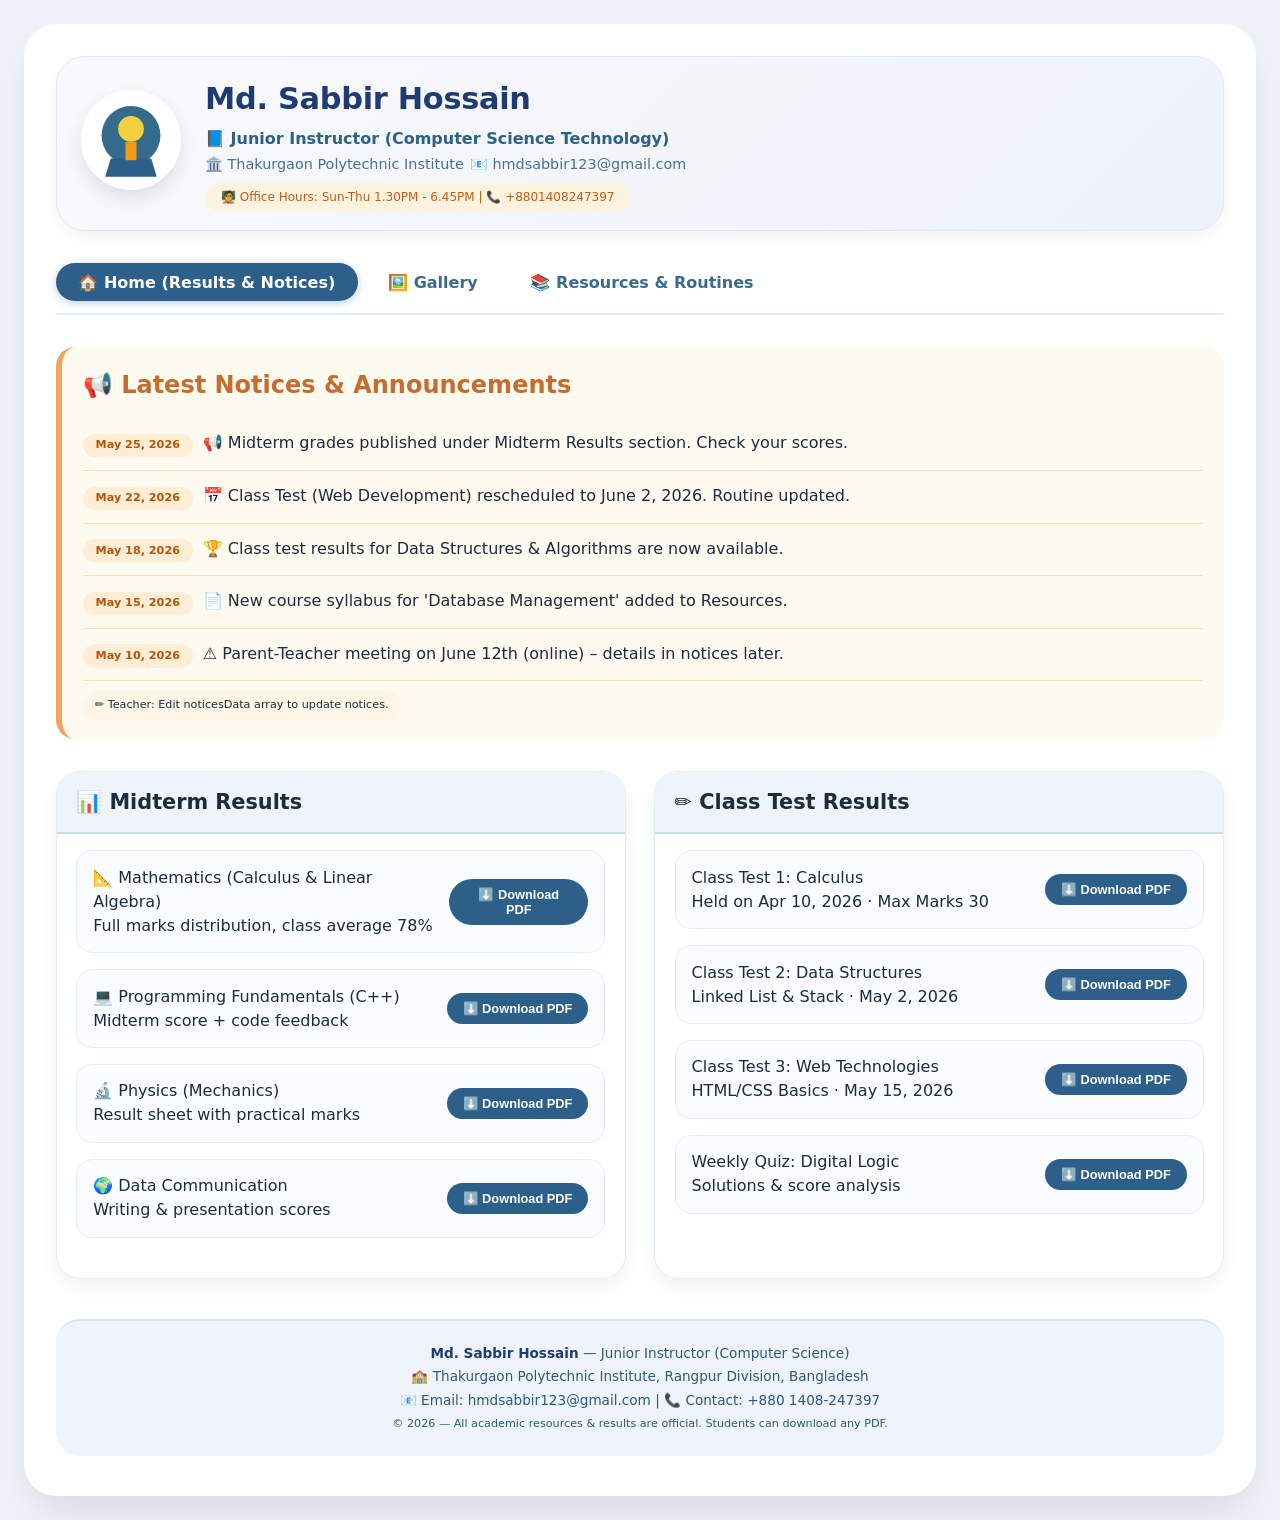
==== index.html @ 62031448 "Add files via upload" ====
<!DOCTYPE html>
<html lang="en">
<head>
  <link rel="stylesheet" href="style.css">
  <meta charset="UTF-8">
  <meta name="viewport" content="width=device-width, initial-scale=1.0, viewport-fit=cover">
  <title>Md. Sabbir Hossain | Teacher's Official Portal</title>

</head>
<body>

<div class="container">
  <!-- TEACHER PROFILE SECTION (Top) with image -->
  <div class="teacher-profile">
    <div class="teacher-avatar">
      <!-- Teacher picture: using a professional style placeholder but we embed a nice illustration avatar + teacher can replace later. 
           For demo we use a data:image SVG with teacher icon but also provide an actual nice placeholder. 
           You can replace src with real image path like "teacher.jpg" -->
      <img src="data:image/svg+xml,%3Csvg xmlns='http://www.w3.org/2000/svg' viewBox='0 0 100 100'%3E%3Ccircle cx='50' cy='45' r='32' fill='%23356b8a'/%3E%3Ccircle cx='50' cy='38' r='14' fill='%23f4d03f'/%3E%3Cpath d='M28 70 L72 70 L78 90 L22 90 Z' fill='%232c5f8a'/%3E%3Crect x='44' y='52' width='12' height='20' fill='%23f39c12'/%3E%3C/svg%3E"
           alt="Teacher Md. Sabbir Hossain">
    </div>
    <div class="teacher-details">
      <h2>Md. Sabbir Hossain</h2>
      <div class="teacher-title">📘 Junior Instructor (Computer Science Technology)</div>
      <div class="teacher-institute">
        <span>🏛️ Thakurgaon Polytechnic Institute</span> 
        <span>📧 hmdsabbir123@gmail.com</span>
      </div>
      <div class="badge-contact">
        🧑‍🏫 Office Hours: Sun-Thu 1.30PM - 6.45PM | 📞 +8801408247397
      </div>
    </div>
  </div>

  <!-- Navigation Tabs -->
  <div class="nav-menu">
    <button class="nav-btn active" data-section="home">🏠 Home (Results & Notices)</button>
    <button class="nav-btn" data-section="gallery">🖼️ Gallery</button>
    <button class="nav-btn" data-section="resources">📚 Resources & Routines</button>
  </div>

  <!-- ================= HOME SECTION ================= -->
  <div id="homeSection" class="section active-section">
    <!-- Notice Board -->
    <div class="notice-board">
      <h3>📢 Latest Notices & Announcements</h3>
      <ul id="noticeList"></ul>
      <div class="tip-message">✏️ Teacher: Edit noticesData array to update notices.</div>
    </div>

    <!-- Midterm + Class Test Grid -->
    <div class="results-grid">
      <div class="card">
        <div class="card-header">📊 Midterm Results</div>
        <div class="card-content" id="midtermContainer"></div>
      </div>
      <div class="card">
        <div class="card-header">✏️ Class Test Results</div>
        <div class="card-content" id="classTestContainer"></div>
      </div>
    </div>
  </div>

  <!-- ================= GALLERY SECTION ================= -->
  <div id="gallerySection" class="section">
    <h3 style="margin-bottom: 1rem; display: flex; gap: 8px;">📸 Campus & Classroom Moments</h3>
    <div class="gallery-grid" id="galleryGrid"></div>
    <div class="tip-message" style="margin-top: 1rem;">✨ Beautiful memories from Thakurgaon Polytechnic Institute — you can replace images with real URLs.</div>
  </div>

  <!-- ================= RESOURCES SECTION ================= -->
  <div id="resourcesSection" class="section">
    <div class="resources-section" style="background: #f5f9fe; border-radius: 1.5rem; padding: 1rem;">
      <h3 style="display: flex; align-items: center; gap: 10px;">📎 Courses, Routines & Study Materials (PDF)</h3>
      <div class="resources-flex" id="resourcesList"></div>
      <div class="tip-message" style="margin-top: 1rem;">📁 Replace dummy pdfFile paths with real files (e.g., "pdfs/routine.pdf").</div>
    </div>
  </div>

  <!-- FOOTER with teacher info again -->
  <div class="footer-info">
    <p><strong>Md. Sabbir Hossain</strong> — Junior Instructor (Computer Science)</p>
    <p>🏫 Thakurgaon Polytechnic Institute, Rangpur Division, Bangladesh</p>
    <p>📧 Email: hmdsabbir123@gmail.com | 📞 Contact: +880 1408-247397</p>
    <p style="font-size:0.7rem; margin-top: 6px;">© 2026 — All academic resources & results are official. Students can download any PDF.</p>
  </div>
</div>

<script>
  // ================================
  // TEACHER EDITABLE DATA SECTION
  // ================================
  // 1. NOTICES
  const noticesData = [
    { date: "May 25, 2026", text: "📢 Midterm grades published under Midterm Results section. Check your scores." },
    { date: "May 22, 2026", text: "📅 Class Test (Web Development) rescheduled to June 2, 2026. Routine updated." },
    { date: "May 18, 2026", text: "🏆 Class test results for Data Structures & Algorithms are now available." },
    { date: "May 15, 2026", text: "📄 New course syllabus for 'Database Management' added to Resources." },
    { date: "May 10, 2026", text: "⚠️ Parent-Teacher meeting on June 12th (online) – details in notices later." }
  ];

  // 2. MIDTERM RESULTS (PDFs)
  const midtermResults = [
    { title: "📐 Mathematics (Calculus & Linear Algebra)", details: "Full marks distribution, class average 78%", pdfFile: "data_communication.pdf" },
    { title: "💻 Programming Fundamentals (C++)", details: "Midterm score + code feedback", pdfFile: "sample_programming_midterm.pdf" },
    { title: "🔬 Physics (Mechanics)", details: "Result sheet with practical marks", pdfFile: "sample_physics_midterm.pdf" },
    { title: "🌍 Data Communication", details: "Writing & presentation scores", pdfFile: "pdfs/data_communication.pdf" }
  ];

  // 3. CLASS TEST RESULTS
  const classTestResults = [
    { title: "Class Test 1: Calculus", details: "Held on Apr 10, 2026 · Max Marks 30", pdfFile: "classtest_calculus.pdf" },
    { title: "Class Test 2: Data Structures", details: "Linked List & Stack · May 2, 2026", pdfFile: "classtest_ds.pdf" },
    { title: "Class Test 3: Web Technologies", details: "HTML/CSS Basics · May 15, 2026", pdfFile: "classtest_web.pdf" },
    { title: "Weekly Quiz: Digital Logic", details: "Solutions & score analysis", pdfFile: "classtest_digitallogic.pdf" }
  ];

  // 4. RESOURCES (routines, syllabus, etc)
  const resourcesData = [
    { title: "📅 Spring 2026 Class Routine", subtitle: "Weekly schedule (effective May 1)", pdfFile: "class_routine_spring2026.pdf" },
    { title: "📘 CS Syllabus (Full)", subtitle: "Computer Science curriculum & policies", pdfFile: "cs_syllabus.pdf" },
    { title: "📖 Mathematics Formula Sheet", subtitle: "Quick reference & problem set", pdfFile: "math_guide.pdf" },
    { title: "🗓️ Exam Schedule (Final)", subtitle: "Dates, rooms & guidelines", pdfFile: "exam_schedule.pdf" },
    { title: "💻 Programming Lab Manual", subtitle: "Exercises & project rubrics", pdfFile: "lab_manual.pdf" }
  ];

  // 5. GALLERY IMAGES (beautiful cards). For demo, we use high-quality placeholder images via unsplash or nice educational SVG?
  // Using free elegant educational / campus related images URLs that are reliable and beautiful (Embedded as SVG/data fallback + nice demo).
  // To be fully self-contained, I'll use data:image placeholders with attractive academic theme, plus teacher can replace with actual images.
  const galleryImages = [
    { src: "data:image/svg+xml,%3Csvg xmlns='http://www.w3.org/2000/svg' viewBox='0 0 400 220'%3E%3Crect width='400' height='220' fill='%23356b8a'/%3E%3Ctext x='30' y='120' fill='white' font-size='20' font-family='Arial'%3E🏫 Campus View%3C/text%3E%3C/svg%3E", caption: "Thakurgaon Polytechnic Main Building" },
    { src: "data:image/svg+xml,%3Csvg xmlns='http://www.w3.org/2000/svg' viewBox='0 0 400 220'%3E%3Crect width='400' height='220' fill='%232c5f8a'/%3E%3Ctext x='30' y='120' fill='white' font-size='20'%3E💻 Computer Lab Session%3C/text%3E%3C/svg%3E", caption: "Computer Science Lab — Practical Class" },
    { src: "data:image/svg+xml,%3Csvg xmlns='http://www.w3.org/2000/svg' viewBox='0 0 400 220'%3E%3Crect width='400' height='220' fill='%23e67e22'/%3E%3Ctext x='30' y='120' fill='white' font-size='20'%3E📖 Library & Study Zone%3C/text%3E%3C/svg%3E", caption: "Central Library, TPI" },
    { src: "data:image/svg+xml,%3Csvg xmlns='http://www.w3.org/2000/svg' viewBox='0 0 400 220'%3E%3Crect width='400' height='220' fill='%231e8440'/%3E%3Ctext x='30' y='120' fill='white' font-size='20'%3E🏆 Programming Contest 2025%3C/text%3E%3C/svg%3E", caption: "Annual Programming Contest" },
    { src: "data:image/svg+xml,%3Csvg xmlns='http://www.w3.org/2000/svg' viewBox='0 0 400 220'%3E%3Crect width='400' height='220' fill='%238e44ad'/%3E%3Ctext x='30' y='120' fill='white' font-size='20'%3E🧑‍🏫 Teacher's Seminar%3C/text%3E%3C/svg%3E", caption: "Staff Training & Workshop" },
    { src: "data:image/svg+xml,%3Csvg xmlns='http://www.w3.org/2000/svg' viewBox='0 0 400 220'%3E%3Crect width='400' height='220' fill='%23d35400'/%3E%3Ctext x='30' y='120' fill='white' font-size='20'%3E🤝 Freshers' Orientation%3C/text%3E%3C/svg%3E", caption: "New Students Induction 2026" }
  ];

  // Helper: download handler
  function attachDownload(button, filePath, itemName) {
    button.addEventListener('click', (e) => {
      e.preventDefault();
      if (!filePath || filePath === "#" || filePath === "") {
        alert(`📘 Demo: "${itemName}" PDF would be downloaded. Replace 'pdfFile' with actual path like "pdfs/${filePath}" to enable real download.`);
        return;
      }
      const link = document.createElement('a');
      link.href = filePath;
      link.download = filePath.split('/').pop();
      document.body.appendChild(link);
      link.click();
      document.body.removeChild(link);
    });
  }

  // Render notices
  function renderNotices() {
    const container = document.getElementById('noticeList');
    if (!container) return;
    container.innerHTML = '';
    noticesData.forEach(n => {
      const li = document.createElement('li');
      li.innerHTML = `<span class="notice-date">${n.date}</span><span class="notice-text">${n.text}</span>`;
      container.appendChild(li);
    });
  }

  function renderResultSection(containerId, items, type) {
    const container = document.getElementById(containerId);
    if (!container) return;
    container.innerHTML = '';
    items.forEach(item => {
      const div = document.createElement('div');
      div.className = 'result-item';
      const filePath = item.pdfFile && item.pdfFile !== "#" ? item.pdfFile : "#";
      div.innerHTML = `
        <div><div class="result-title">${item.title}</div><div class="result-meta">${item.details}</div></div>
        <button class="download-btn">⬇️ Download PDF</button>
      `;
      container.appendChild(div);
      const btn = div.querySelector('.download-btn');
      attachDownload(btn, filePath, item.title);
    });
  }

  function renderResources() {
    const container = document.getElementById('resourcesList');
    if (!container) return;
    container.innerHTML = '';
    resourcesData.forEach(res => {
      const card = document.createElement('div');
      card.className = 'resource-card';
      const filePath = res.pdfFile && res.pdfFile !== "#" ? res.pdfFile : "#";
      card.innerHTML = `
        <div class="resource-icon" style="font-size:1.8rem;">📄</div>
        <div class="resource-info"><p>${res.title}</p><small>${res.subtitle}</small></div>
        <button class="download-btn" style="background:#4a6f8a;">⬇️ PDF</button>
      `;
      container.appendChild(card);
      const btn = card.querySelector('.download-btn');
      attachDownload(btn, filePath, res.title);
    });
  }

  function renderGallery() {
    const galleryGrid = document.getElementById('galleryGrid');
    if (!galleryGrid) return;
    galleryGrid.innerHTML = '';
    galleryImages.forEach(img => {
      const card = document.createElement('div');
      card.className = 'gallery-card';
      card.innerHTML = `
        <img src="${img.src}" alt="${img.caption}" loading="lazy">
        <div class="gallery-caption">${img.caption}</div>
      `;
      galleryGrid.appendChild(card);
    });
  }

  // Navigation logic
  function setupNavigation() {
    const btns = document.querySelectorAll('.nav-btn');
    const sections = {
      home: document.getElementById('homeSection'),
      gallery: document.getElementById('gallerySection'),
      resources: document.getElementById('resourcesSection')
    };
    btns.forEach(btn => {
      btn.addEventListener('click', () => {
        const sectionId = btn.getAttribute('data-section');
        Object.keys(sections).forEach(sec => {
          sections[sec].classList.remove('active-section');
        });
        if (sectionId === 'home') sections.home.classList.add('active-section');
        if (sectionId === 'gallery') sections.gallery.classList.add('active-section');
        if (sectionId === 'resources') sections.resources.classList.add('active-section');
        btns.forEach(b => b.classList.remove('active'));
        btn.classList.add('active');
      });
    });
  }

  // initial render
  renderNotices();
  renderResultSection('midtermContainer', midtermResults, 'midterm');
  renderResultSection('classTestContainer', classTestResults, 'classtest');
  renderResources();
  renderGallery();
  setupNavigation();
</script>

</body>
</html>
---- style.css ----
* {
      margin: 0;
      padding: 0;
      box-sizing: border-box;
    }

    body {
      font-family: system-ui, 'Segoe UI', 'Roboto', 'Helvetica Neue', sans-serif;
      background: #eef2f8;
      color: #1a2c3e;
      line-height: 1.5;
      padding: 1rem;
    }

    .container {
      max-width: 1400px;
      margin: 0 auto;
      background: #ffffff;
      border-radius: 2rem;
      box-shadow: 0 20px 40px -12px rgba(0, 0, 0, 0.12);
      overflow: hidden;
      padding: 1.5rem;
      transition: all 0.2s ease;
    }

    @media (min-width: 768px) {
      body {
        padding: 1.5rem;
      }
      .container {
        padding: 2rem 2rem 2.5rem;
      }
    }

    @media (max-width: 480px) {
      .container {
        padding: 1rem;
        border-radius: 1.5rem;
      }
    }

    /* ========= TEACHER PROFILE CARD (TOP) ========= */
    .teacher-profile {
      background: linear-gradient(135deg, #f8f9fc 0%, #eef2fa 100%);
      border-radius: 1.8rem;
      padding: 1.2rem 1.5rem;
      margin-bottom: 2rem;
      display: flex;
      flex-wrap: wrap;
      align-items: center;
      gap: 1.5rem;
      box-shadow: 0 6px 14px rgba(0, 0, 0, 0.05);
      border: 1px solid #e0e9f2;
    }

    .teacher-avatar {
      flex-shrink: 0;
    }

    .teacher-avatar img {
      width: 100px;
      height: 100px;
      border-radius: 50%;
      object-fit: cover;
      border: 4px solid white;
      box-shadow: 0 8px 18px rgba(0, 0, 0, 0.1);
      background: #fff;
    }

    .teacher-details {
      flex: 1;
    }

    .teacher-details h2 {
      font-size: clamp(1.3rem, 5vw, 1.9rem);
      font-weight: 800;
      color: #1e3c72;
      letter-spacing: -0.3px;
    }

    .teacher-title {
      font-size: 1rem;
      font-weight: 600;
      color: #2c6285;
      margin: 0.3rem 0 0.2rem;
    }

    .teacher-institute {
      color: #4a6f8f;
      font-size: 0.9rem;
      display: flex;
      align-items: center;
      gap: 6px;
      flex-wrap: wrap;
    }

    .badge-contact {
      background: #fff3e0;
      padding: 0.3rem 1rem;
      border-radius: 60px;
      font-size: 0.75rem;
      font-weight: 500;
      color: #b95f1a;
      display: inline-flex;
      align-items: center;
      gap: 6px;
      margin-top: 8px;
    }

    /* navigation menu */
    .nav-menu {
      display: flex;
      flex-wrap: wrap;
      gap: 0.5rem;
      margin-bottom: 2rem;
      border-bottom: 2px solid #e2edf7;
      padding-bottom: 0.75rem;
    }

    .nav-btn {
      background: transparent;
      border: none;
      padding: 0.6rem 1.4rem;
      font-weight: 600;
      font-size: 1rem;
      border-radius: 40px;
      cursor: pointer;
      transition: 0.2s;
      color: #3a6b8f;
      font-family: inherit;
    }

    .nav-btn.active {
      background: #2c5f8a;
      color: white;
      box-shadow: 0 2px 8px rgba(44, 95, 138, 0.3);
    }

    .nav-btn:hover:not(.active) {
      background: #e9f0f5;
    }

    /* sections container */
    .section {
      display: none;
      animation: fade 0.25s ease;
    }

    .section.active-section {
      display: block;
    }

    @keyframes fade {
      from { opacity: 0; transform: translateY(5px);}
      to { opacity: 1; transform: translateY(0);}
    }

    /* notice board styling */
    .notice-board {
      background: #fffaf0;
      border-left: 6px solid #f4a261;
      border-radius: 1.2rem;
      padding: 1.2rem 1.3rem;
      margin-bottom: 2rem;
    }

    .notice-board h3 {
      display: flex;
      align-items: center;
      gap: 8px;
      font-size: clamp(1.2rem, 5vw, 1.5rem);
      color: #c46d2e;
      margin-bottom: 1rem;
    }

    .notice-board ul {
      list-style: none;
    }

    .notice-board li {
      padding: 0.8rem 0;
      border-bottom: 1px solid #ffe0b5;
      display: flex;
      flex-wrap: wrap;
      gap: 10px;
      align-items: baseline;
    }

    .notice-date {
      font-weight: 700;
      background: #ffedd5;
      padding: 0.2rem 0.8rem;
      border-radius: 40px;
      font-size: 0.7rem;
      color: #b45309;
      white-space: nowrap;
    }

    /* results grid */
    .results-grid {
      display: grid;
      grid-template-columns: 1fr;
      gap: 1.8rem;
      margin-bottom: 1.5rem;
    }

    @media (min-width: 780px) {
      .results-grid {
        grid-template-columns: 1fr 1fr;
      }
    }

    .card {
      background: #ffffff;
      border-radius: 1.5rem;
      box-shadow: 0 8px 20px rgba(0, 0, 0, 0.05);
      border: 1px solid #e2edf7;
      overflow: hidden;
    }

    .card-header {
      background: #eef3fc;
      padding: 0.9rem 1.2rem;
      font-weight: 700;
      font-size: clamp(1rem, 4vw, 1.3rem);
      display: flex;
      align-items: center;
      gap: 0.6rem;
      border-bottom: 2px solid #cbdde9;
    }

    .card-content {
      padding: 1rem 1.2rem 1.5rem;
    }

    .result-item {
      background: #fafcff;
      border-radius: 1rem;
      padding: 0.9rem 1rem;
      margin-bottom: 1rem;
      display: flex;
      flex-direction: column;
      gap: 12px;
      border: 1px solid #e2edf7;
    }

    @media (min-width: 540px) {
      .result-item {
        flex-direction: row;
        justify-content: space-between;
        align-items: center;
      }
    }

    .download-btn {
      background: #2c5f8a;
      border: none;
      padding: 0.5rem 1rem;
      border-radius: 50px;
      color: white;
      font-weight: 600;
      font-size: 0.8rem;
      cursor: pointer;
      transition: 0.2s;
      width: fit-content;
      min-width: 130px;
      text-align: center;
    }

    .download-btn:hover {
      background: #1d4768;
      transform: scale(0.97);
    }

    /* gallery grid (cards) */
    .gallery-grid {
      display: grid;
      grid-template-columns: repeat(auto-fill, minmax(260px, 1fr));
      gap: 1.5rem;
      margin-top: 1rem;
    }

    .gallery-card {
      background: white;
      border-radius: 1.2rem;
      overflow: hidden;
      box-shadow: 0 6px 14px rgba(0, 0, 0, 0.08);
      transition: 0.2s;
      border: 1px solid #e9f0f5;
    }

    .gallery-card:hover {
      transform: translateY(-5px);
      box-shadow: 0 16px 28px rgba(0, 0, 0, 0.12);
    }

    .gallery-card img {
      width: 100%;
      height: 180px;
      object-fit: cover;
      display: block;
      background: #d9e3ec;
    }

    .gallery-caption {
      padding: 0.8rem 1rem;
      font-weight: 600;
      color: #2c5f7a;
      text-align: center;
      background: #fefefe;
    }

    /* resources section */
    .resources-flex {
      display: grid;
      grid-template-columns: repeat(auto-fill, minmax(250px, 1fr));
      gap: 1rem;
      margin-top: 0.6rem;
    }

    .resource-card {
      background: #f9fdfe;
      border-radius: 1.2rem;
      padding: 0.8rem 1rem;
      display: flex;
      align-items: center;
      gap: 14px;
      flex-wrap: wrap;
      border: 1px solid #dce6f0;
    }

    .resource-info {
      flex: 2;
    }

    /* footer */
    .footer-info {
      margin-top: 2.5rem;
      background: #eef3fc;
      border-radius: 1.5rem;
      padding: 1.2rem 1.5rem;
      text-align: center;
      border-top: 2px solid #d6e3f0;
    }

    .footer-info p {
      margin: 0.2rem 0;
      font-size: 0.85rem;
      color: #2c5a7a;
    }

    .footer-info strong {
      color: #1e3c72;
    }

    .tip-message {
      background: #fef5e7;
      padding: 6px 12px;
      border-radius: 40px;
      font-size: 0.7rem;
      display: inline-block;
      margin-top: 10px;
    }

    @media (max-width: 480px) {
      .download-btn {
        width: 100%;
        justify-content: center;
      }
      .teacher-avatar img {
        width: 75px;
        height: 75px;
      }
    }
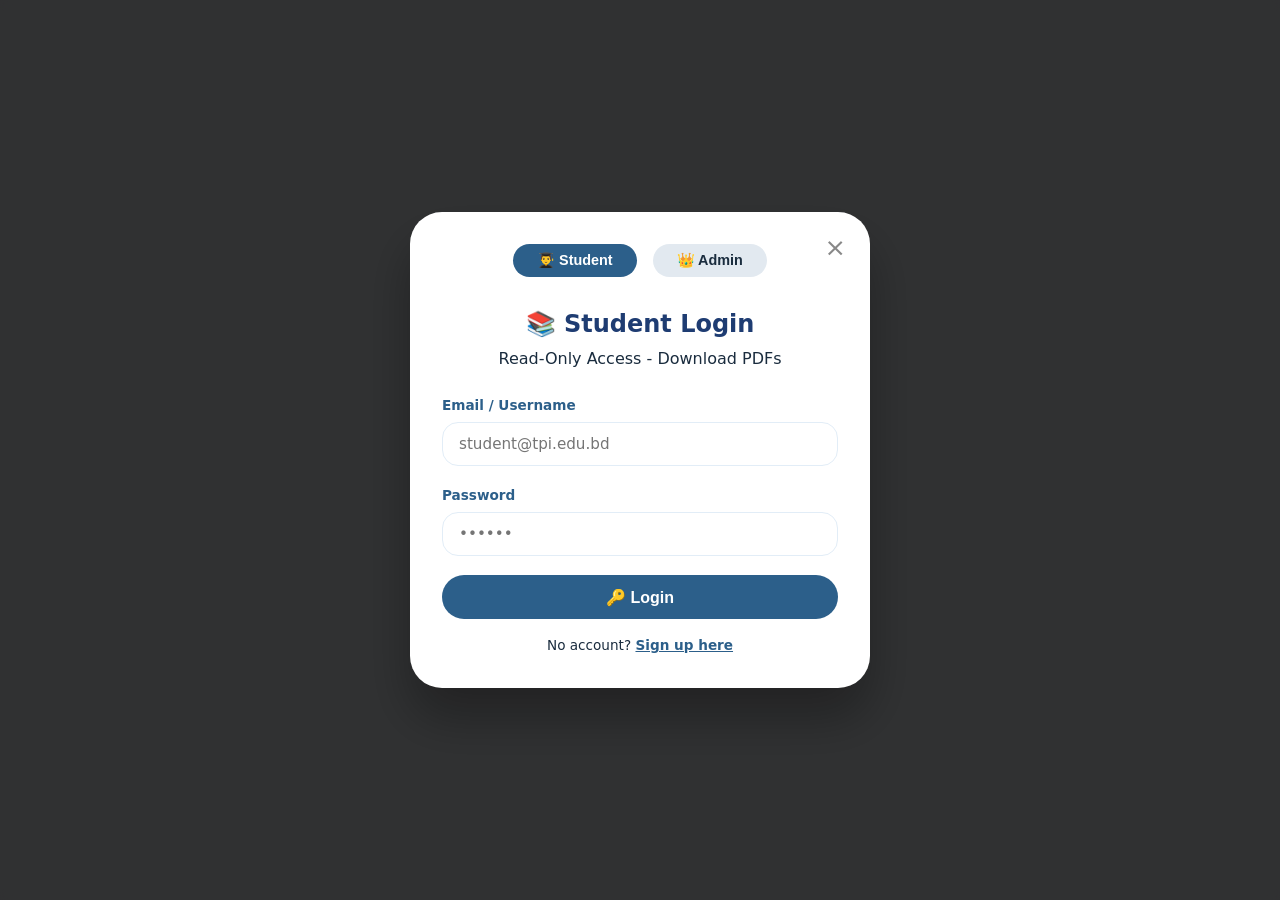
==== commit e2e3d25f: "Add files via upload" ====
--- a/index.html
+++ b/index.html
@@ -1,253 +1,1010 @@
 <!DOCTYPE html>
 <html lang="en">
 <head>
-  <link rel="stylesheet" href="style.css">
   <meta charset="UTF-8">
   <meta name="viewport" content="width=device-width, initial-scale=1.0, viewport-fit=cover">
-  <title>Md. Sabbir Hossain | Teacher's Official Portal</title>
-
+  <title>Teacher Portal | Admin Upload PDF - Student Download</title>
+  <style>
+    * {
+      margin: 0;
+      padding: 0;
+      box-sizing: border-box;
+    }
+
+    body {
+      font-family: system-ui, 'Segoe UI', 'Roboto', 'Helvetica Neue', sans-serif;
+      background: #eef2f8;
+      color: #1a2c3e;
+      line-height: 1.5;
+      padding: 1rem;
+      min-height: 100vh;
+    }
+
+    /* Modal / Overlay Styles */
+    .auth-overlay {
+      position: fixed;
+      top: 0;
+      left: 0;
+      width: 100%;
+      height: 100%;
+      background: rgba(0, 0, 0, 0.8);
+      backdrop-filter: blur(6px);
+      display: flex;
+      align-items: center;
+      justify-content: center;
+      z-index: 1000;
+    }
+
+    .auth-modal {
+      background: white;
+      border-radius: 2rem;
+      max-width: 460px;
+      width: 90%;
+      padding: 2rem;
+      box-shadow: 0 30px 50px rgba(0, 0, 0, 0.3);
+      animation: modalSlide 0.3s ease;
+      position: relative;
+    }
+
+    @keyframes modalSlide {
+      from { opacity: 0; transform: translateY(-30px);}
+      to { opacity: 1; transform: translateY(0);}
+    }
+
+    .auth-header { text-align: center; margin-bottom: 1.5rem; }
+    .auth-header h2 { color: #1e3c72; margin-bottom: 0.3rem; }
+    .input-group { margin-bottom: 1.2rem; }
+    .input-group label { font-weight: 600; font-size: 0.85rem; color: #2c5f8a; display: block; margin-bottom: 0.4rem; }
+    .input-group input, .input-group textarea, .input-group select {
+      width: 100%;
+      padding: 0.75rem 1rem;
+      border: 1.5px solid #e2edf7;
+      border-radius: 1rem;
+      font-family: inherit;
+      font-size: 0.95rem;
+    }
+    .input-group input:focus {
+      outline: none;
+      border-color: #2c5f8a;
+      box-shadow: 0 0 0 3px rgba(44, 95, 138, 0.1);
+    }
+    .auth-btn {
+      width: 100%;
+      background: #2c5f8a;
+      color: white;
+      border: none;
+      padding: 0.8rem;
+      border-radius: 2rem;
+      font-weight: 700;
+      cursor: pointer;
+      transition: 0.2s;
+      font-size: 1rem;
+    }
+    .auth-btn:hover { background: #1d4768; transform: scale(0.98); }
+    .switch-auth { text-align: center; margin-top: 1rem; font-size: 0.85rem; }
+    .switch-auth span { color: #2c5f8a; font-weight: 600; cursor: pointer; text-decoration: underline; }
+    .error-msg { background: #ffe6e5; color: #c0392b; padding: 0.5rem; border-radius: 1rem; font-size: 0.75rem; margin-top: 0.8rem; text-align: center; }
+    .success-msg { background: #e0f2e9; color: #1e6f3f; padding: 0.5rem; border-radius: 1rem; font-size: 0.75rem; margin-top: 0.8rem; text-align: center; }
+    .mask-message {
+      background: #f0f0f0;
+      color: #555;
+      padding: 0.5rem;
+      border-radius: 1rem;
+      font-size: 0.8rem;
+      margin-top: 0.8rem;
+      text-align: center;
+      font-family: monospace;
+      letter-spacing: 2px;
+    }
+    .close-modal { position: absolute; top: 1rem; right: 1.5rem; font-size: 1.6rem; cursor: pointer; color: #888; transition: 0.2s; }
+    .close-modal:hover { color: #c0392b; }
+
+    /* Auth Tabs */
+    .auth-tabs {
+      display: flex;
+      gap: 1rem;
+      justify-content: center;
+      margin-bottom: 1.8rem;
+    }
+    .auth-tab {
+      padding: 0.5rem 1.5rem;
+      border-radius: 40px;
+      border: none;
+      font-weight: 600;
+      cursor: pointer;
+      transition: 0.2s;
+      font-size: 0.9rem;
+    }
+    .auth-tab.student-active { background: #2c5f8a; color: white; }
+    .auth-tab.admin-active { background: #2c5f8a; color: white; }
+    .auth-tab.student-inactive { background: #e2e9f0; color: #1a2c3e; }
+    .auth-tab.admin-inactive { background: #e2e9f0; color: #1a2c3e; }
+
+    /* User bar */
+    .user-bar {
+      background: white;
+      border-radius: 60px;
+      padding: 0.5rem 1.2rem;
+      display: flex;
+      align-items: center;
+      justify-content: space-between;
+      flex-wrap: wrap;
+      gap: 1rem;
+      margin-bottom: 1rem;
+      box-shadow: 0 2px 10px rgba(0,0,0,0.05);
+      max-width: 1400px;
+      margin-left: auto;
+      margin-right: auto;
+    }
+    .user-greeting { font-weight: 600; color: #1e3c72; background: #eef3fc; padding: 0.3rem 1rem; border-radius: 40px; font-size: 0.9rem; }
+    .logout-btn { background: #f0e2ce; border: none; padding: 0.4rem 1rem; border-radius: 40px; cursor: pointer; font-weight: 600; color: #b95f1a; transition: 0.2s; }
+    .logout-btn:hover { background: #e2cfb3; }
+
+    /* Main Content */
+    .main-content { display: none; }
+    .main-content.active-content { display: block; }
+    .container {
+      max-width: 1400px;
+      margin: 0 auto;
+      background: white;
+      border-radius: 2rem;
+      padding: 1.5rem;
+      box-shadow: 0 20px 40px -12px rgba(0,0,0,0.12);
+    }
+    @media (min-width: 768px) { .container { padding: 2rem; } }
+
+    /* Slider */
+    .slider-hero { border-radius: 1.8rem; overflow: hidden; margin-bottom: 1.8rem; box-shadow: 0 12px 24px rgba(0,0,0,0.1); }
+    .slides-container { position: relative; width: 100%; height: 260px; overflow: hidden; background: #2c5f8a; }
+    @media (min-width: 768px) { .slides-container { height: 360px; } }
+    @media (max-width: 540px) { .slides-container { height: 200px; } }
+    .slide { position: absolute; width: 100%; height: 100%; opacity: 0; transition: opacity 0.9s ease; }
+    .slide.active-slide { opacity: 1; z-index: 1; }
+    .slide img { width: 100%; height: 100%; object-fit: cover; }
+    .slider-caption { position: absolute; bottom: 20px; left: 20px; background: rgba(0,0,0,0.55); backdrop-filter: blur(4px); color: white; padding: 0.3rem 1rem; border-radius: 40px; font-size: 0.8rem; z-index: 10; }
+    .slider-dots { position: absolute; bottom: 15px; right: 20px; display: flex; gap: 8px; z-index: 15; }
+    .dot { width: 10px; height: 10px; background: rgba(255,255,255,0.6); border-radius: 50%; cursor: pointer; transition: 0.2s; }
+    .dot.active-dot { background: #f4a261; transform: scale(1.2); }
+
+    /* Profile */
+    .teacher-profile { background: linear-gradient(135deg, #ffffff, #fef9f0); border-radius: 2rem; padding: 1.5rem; margin-bottom: 2rem; display: flex; flex-direction: column; align-items: center; text-align: center; border: 1px solid #ffe1b9; gap: 1rem; }
+    .teacher-avatar img { width: 100px; height: 100px; border-radius: 50%; object-fit: cover; border: 4px solid white; box-shadow: 0 8px 18px rgba(0,0,0,0.1); }
+    .teacher-details h2 { font-size: clamp(1.3rem, 5vw, 1.9rem); color: #1e3c72; }
+    .teacher-title { font-size: 1rem; font-weight: 600; color: #c46d2e; margin: 0.3rem 0; }
+    .teacher-institute { color: #4a6f8f; font-size: 0.9rem; display: flex; align-items: center; justify-content: center; gap: 12px; flex-wrap: wrap; }
+    .badge-contact { background: #fff3e0; padding: 0.3rem 1rem; border-radius: 60px; font-size: 0.75rem; display: inline-flex; align-items: center; gap: 6px; margin-top: 8px; }
+
+    .nav-menu {
+      display: flex;
+      flex-wrap: wrap;
+      gap: 0.6rem;
+      margin-bottom: 2rem;
+      justify-content: center;
+      border-bottom: 2px solid #f0e2ce;
+      padding-bottom: 0.75rem;
+    }
+    .nav-btn {
+      background: transparent;
+      border: none;
+      padding: 0.5rem 1.2rem;
+      font-weight: 600;
+      border-radius: 40px;
+      cursor: pointer;
+      color: #3a6b8f;
+      transition: 0.2s;
+    }
+    .nav-btn.active { background: #2c5f8a; color: white; }
+    .nav-btn:hover:not(.active) { background: #f0e5d8; }
+    .section { display: none; animation: fade 0.25s ease; }
+    .section.active-section { display: block; }
+    @keyframes fade { from { opacity: 0; transform: translateY(5px);} to { opacity: 1; transform: translateY(0);} }
+    .home-tempered { background: #fef7e8; border-radius: 1.8rem; padding: 1.2rem; }
+    .notice-board { background: #fffaf0; border-left: 6px solid #f4a261; border-radius: 1.2rem; padding: 1rem; margin-bottom: 2rem; }
+    .notice-board h3 { display: flex; align-items: center; gap: 8px; flex-wrap: wrap; margin-bottom: 1rem; color: #c46d2e; }
+    .notice-board ul { list-style: none; }
+    .notice-board li { padding: 0.7rem 0; border-bottom: 1px solid #ffe0b5; display: flex; flex-wrap: wrap; gap: 10px; align-items: baseline; }
+    .notice-date { font-weight: 700; background: #ffedd5; padding: 0.2rem 0.8rem; border-radius: 40px; font-size: 0.7rem; color: #b45309; white-space: nowrap; }
+    .results-grid { display: grid; gap: 1.5rem; }
+    @media (min-width: 780px) { .results-grid { grid-template-columns: 1fr 1fr; } }
+    .card { background: white; border-radius: 1.5rem; border: 1px solid #f0e2ce; overflow: hidden; }
+    .card-header { background: #fef3e4; padding: 0.8rem 1rem; font-weight: 700; display: flex; justify-content: space-between; align-items: center; flex-wrap: wrap; }
+    .edit-icon { cursor: pointer; background: #2c5f8a20; padding: 0.2rem 0.7rem; border-radius: 30px; font-size: 0.7rem; color: #2c5f8a; transition: 0.2s; display: inline-block; margin-left: 8px; }
+    .edit-icon:hover { background: #2c5f8a; color: white; }
+    .file-upload-btn { background: #f4a261; color: white; border: none; padding: 0.3rem 0.8rem; border-radius: 30px; font-size: 0.7rem; cursor: pointer; margin-left: 8px; }
+    .file-upload-btn:hover { background: #e76f1a; }
+    .result-item { background: #fefcf8; border-radius: 1rem; padding: 0.8rem; margin-bottom: 0.8rem; display: flex; flex-wrap: wrap; justify-content: space-between; align-items: center; gap: 10px; border: 1px solid #f5e5cf; }
+    .download-btn { background: #2c5f8a; border: none; padding: 0.5rem 1.2rem; border-radius: 50px; color: white; font-weight: 600; cursor: pointer; transition: 0.2s; font-size: 0.85rem; text-decoration: none; display: inline-block; }
+    .download-btn:hover { background: #1d4768; transform: scale(0.97); }
+    .gallery-grid { display: grid; grid-template-columns: repeat(auto-fill, minmax(250px, 1fr)); gap: 1.2rem; margin-top: 1rem; }
+    .gallery-card { background: white; border-radius: 1.2rem; overflow: hidden; border: 1px solid #f1e2cf; transition: 0.2s; position: relative; }
+    .gallery-card:hover { transform: translateY(-5px); box-shadow: 0 12px 20px rgba(0,0,0,0.1); }
+    .gallery-card img { width: 100%; height: 170px; object-fit: cover; }
+    .gallery-caption { padding: 0.6rem; text-align: center; font-weight: 600; display: flex; justify-content: center; align-items: center; gap: 8px; flex-wrap: wrap; }
+    .resources-flex { display: grid; grid-template-columns: repeat(auto-fill, minmax(300px, 1fr)); gap: 1rem; margin-top: 0.8rem; }
+    .resource-card { background: #fefaf5; border-radius: 1.2rem; padding: 0.8rem; display: flex; align-items: center; gap: 12px; flex-wrap: wrap; justify-content: space-between; border: 1px solid #f0dfcb; }
+    .resource-info { flex: 1; }
+    .footer-info { margin-top: 2rem; background: #f6efe4; border-radius: 1.5rem; padding: 1rem; text-align: center; font-size: 0.8rem; }
+    
+    /* Student Management Table (Admin Only) */
+    .student-management {
+      background: #fef7ef;
+      border-radius: 1.5rem;
+      padding: 1.2rem;
+    }
+    .student-table {
+      width: 100%;
+      border-collapse: collapse;
+      margin-top: 1rem;
+      background: white;
+      border-radius: 1rem;
+      overflow: hidden;
+    }
+    .student-table th, .student-table td {
+      padding: 0.8rem;
+      text-align: left;
+      border-bottom: 1px solid #f0e2ce;
+    }
+    .student-table th {
+      background: #fef3e4;
+      color: #1e3c72;
+      font-weight: 700;
+    }
+    .student-table tr:hover {
+      background: #fef7e8;
+    }
+    .action-buttons {
+      display: flex;
+      gap: 0.5rem;
+      flex-wrap: wrap;
+    }
+    .edit-student-btn, .delete-student-btn {
+      border: none;
+      padding: 0.3rem 0.8rem;
+      border-radius: 30px;
+      cursor: pointer;
+      font-size: 0.7rem;
+      font-weight: 600;
+      transition: 0.2s;
+    }
+    .edit-student-btn { background: #2c5f8a; color: white; }
+    .edit-student-btn:hover { background: #1d4768; }
+    .delete-student-btn { background: #e74c3c; color: white; }
+    .delete-student-btn:hover { background: #c0392b; }
+    
+    .add-student-form {
+      background: white;
+      padding: 1rem;
+      border-radius: 1rem;
+      margin-bottom: 1.5rem;
+      display: flex;
+      flex-wrap: wrap;
+      gap: 0.8rem;
+      align-items: flex-end;
+      border: 1px solid #f0e2ce;
+    }
+    .add-student-form .input-group {
+      margin-bottom: 0;
+      flex: 1;
+      min-width: 160px;
+    }
+    .small-btn {
+      background: #2c5f8a;
+      color: white;
+      border: none;
+      padding: 0.6rem 1.2rem;
+      border-radius: 2rem;
+      cursor: pointer;
+      font-weight: 600;
+      transition: 0.2s;
+    }
+    .small-btn:hover { background: #1d4768; transform: scale(0.98); }
+    
+    .admin-only { display: none; }
+    body.admin-mode .admin-only { display: inline-block; }
+    
+    .toast-msg {
+      position: fixed;
+      bottom: 20px;
+      right: 20px;
+      background: #1e3c72;
+      color: white;
+      padding: 12px 20px;
+      border-radius: 40px;
+      font-size: 0.9rem;
+      z-index: 1100;
+      animation: slideIn 0.3s ease;
+      box-shadow: 0 4px 15px rgba(0,0,0,0.2);
+    }
+    @keyframes slideIn {
+      from { transform: translateX(100%); opacity: 0; }
+      to { transform: translateX(0); opacity: 1; }
+    }
+    
+    .pdf-filename {
+      font-size: 0.7rem;
+      color: #6c757d;
+      margin-top: 4px;
+    }
+    
+    /* History Navigation Buttons */
+    .nav-history {
+      display: flex;
+      gap: 10px;
+      margin-bottom: 15px;
+      justify-content: flex-end;
+    }
+    .history-btn {
+      background: #e2e9f0;
+      border: none;
+      padding: 6px 12px;
+      border-radius: 30px;
+      cursor: pointer;
+      font-size: 0.8rem;
+      font-weight: 600;
+      color: #2c5f8a;
+      transition: 0.2s;
+    }
+    .history-btn:hover {
+      background: #2c5f8a;
+      color: white;
+    }
+  </style>
 </head>
 <body>
 
-<div class="container">
-  <!-- TEACHER PROFILE SECTION (Top) with image -->
-  <div class="teacher-profile">
-    <div class="teacher-avatar">
-      <!-- Teacher picture: using a professional style placeholder but we embed a nice illustration avatar + teacher can replace later. 
-           For demo we use a data:image SVG with teacher icon but also provide an actual nice placeholder. 
-           You can replace src with real image path like "teacher.jpg" -->
-      <img src="data:image/svg+xml,%3Csvg xmlns='http://www.w3.org/2000/svg' viewBox='0 0 100 100'%3E%3Ccircle cx='50' cy='45' r='32' fill='%23356b8a'/%3E%3Ccircle cx='50' cy='38' r='14' fill='%23f4d03f'/%3E%3Cpath d='M28 70 L72 70 L78 90 L22 90 Z' fill='%232c5f8a'/%3E%3Crect x='44' y='52' width='12' height='20' fill='%23f39c12'/%3E%3C/svg%3E"
-           alt="Teacher Md. Sabbir Hossain">
-    </div>
-    <div class="teacher-details">
-      <h2>Md. Sabbir Hossain</h2>
-      <div class="teacher-title">📘 Junior Instructor (Computer Science Technology)</div>
-      <div class="teacher-institute">
-        <span>🏛️ Thakurgaon Polytechnic Institute</span> 
-        <span>📧 hmdsabbir123@gmail.com</span>
-      </div>
-      <div class="badge-contact">
-        🧑‍🏫 Office Hours: Sun-Thu 1.30PM - 6.45PM | 📞 +8801408247397
+<div class="portal-wrapper">
+  <!-- AUTH MODAL -->
+  <div id="authModal" class="auth-overlay">
+    <div class="auth-modal">
+      <div class="close-modal" id="closeModalBtn">&times;</div>
+      <div class="auth-tabs">
+        <button id="studentTabBtn" class="auth-tab student-active">👨‍🎓 Student</button>
+        <button id="adminTabBtn" class="auth-tab admin-inactive">👑 Admin</button>
+      </div>
+      <!-- Student Auth -->
+      <div id="studentAuth">
+        <div id="studentLoginForm">
+          <div class="auth-header"><h2>📚 Student Login</h2><p>Read-Only Access - Download PDFs</p></div>
+          <div class="input-group"><label>Email / Username</label><input type="text" id="studentLoginId" placeholder="student@tpi.edu.bd"></div>
+          <div class="input-group"><label>Password</label><input type="password" id="studentLoginPass" placeholder="••••••"></div>
+          <button class="auth-btn" id="studentLoginBtn">🔑 Login</button>
+          <div class="switch-auth">No account? <span id="showStudentSignup">Sign up here</span></div>
+          <div id="studentLoginMsg"></div>
+        </div>
+        <div id="studentSignupForm" style="display:none;">
+          <div class="auth-header"><h2>📝 Student Signup</h2></div>
+          <div class="input-group"><label>Full Name</label><input type="text" id="studentSignupName" placeholder="e.g., Rahim Uddin"></div>
+          <div class="input-group"><label>Email</label><input type="email" id="studentSignupEmail" placeholder="student@tpi.edu.bd"></div>
+          <div class="input-group"><label>Password</label><input type="password" id="studentSignupPass" placeholder="Min 6 characters"></div>
+          <div class="input-group"><label>Confirm Password</label><input type="password" id="studentSignupConfirm" placeholder="Confirm"></div>
+          <button class="auth-btn" id="studentSignupBtn">✅ Register</button>
+          <div class="switch-auth">Already have account? <span id="showStudentLogin">Login here</span></div>
+          <div id="studentSignupMsg"></div>
+        </div>
+      </div>
+      <!-- Admin Login -->
+      <div id="adminAuth" style="display: none;">
+        <div class="auth-header"><h2>🔐 Admin Login</h2><p>Upload & Manage PDF Files</p></div>
+        <div class="input-group"><label>Admin ID</label><input type="text" id="adminUsername" placeholder="Enter Admin ID"></div>
+        <div class="input-group"><label>Password</label><input type="password" id="adminPassword" placeholder="Enter Password"></div>
+        <button class="auth-btn" id="adminLoginBtn">👑 Admin Login</button>
+        <div id="adminLoginMsg"></div>
       </div>
     </div>
   </div>
 
-  <!-- Navigation Tabs -->
-  <div class="nav-menu">
-    <button class="nav-btn active" data-section="home">🏠 Home (Results & Notices)</button>
-    <button class="nav-btn" data-section="gallery">🖼️ Gallery</button>
-    <button class="nav-btn" data-section="resources">📚 Resources & Routines</button>
+  <!-- User Bar -->
+  <div id="userBar" class="user-bar" style="display: none;">
+    <div class="user-greeting" id="greetingText">Welcome</div>
+    <div class="nav-history">
+      <button class="history-btn" id="backBtn" onclick="window.history.back()">◀ Back</button>
+      <button class="history-btn" id="forwardBtn" onclick="window.history.forward()">Forward ▶</button>
+    </div>
+    <button class="logout-btn" id="logoutBtn">🚪 Logout</button>
   </div>
 
-  <!-- ================= HOME SECTION ================= -->
-  <div id="homeSection" class="section active-section">
-    <!-- Notice Board -->
-    <div class="notice-board">
-      <h3>📢 Latest Notices & Announcements</h3>
-      <ul id="noticeList"></ul>
-      <div class="tip-message">✏️ Teacher: Edit noticesData array to update notices.</div>
-    </div>
-
-    <!-- Midterm + Class Test Grid -->
-    <div class="results-grid">
-      <div class="card">
-        <div class="card-header">📊 Midterm Results</div>
-        <div class="card-content" id="midtermContainer"></div>
-      </div>
-      <div class="card">
-        <div class="card-header">✏️ Class Test Results</div>
-        <div class="card-content" id="classTestContainer"></div>
-      </div>
+  <!-- MAIN APP CONTENT -->
+  <div id="mainAppContent" class="main-content">
+    <div class="container">
+      <div class="slider-hero"><div class="slides-container" id="heroSlider"></div></div>
+      <div class="teacher-profile">
+        <div class="teacher-avatar"><img src="data:image/svg+xml,%3Csvg xmlns='http://www.w3.org/2000/svg' viewBox='0 0 100 100'%3E%3Ccircle cx='50' cy='50' r='48' fill='%232c5f8a'/%3E%3Ctext x='50' y='67' text-anchor='middle' fill='white' font-size='32' font-weight='bold'%3ESH%3C/text%3E%3C/svg%3E" alt="Teacher"></div>
+        <div class="teacher-details">
+          <h2>Md. Sabbir Hossain</h2>
+          <div class="teacher-title">📘 Junior Instructor (Computer Science Technology)</div>
+          <div class="teacher-institute">🏛️ Thakurgaon Polytechnic Institute | 📧 hmdsabbir123@gmail.com</div>
+          <div class="badge-contact">🧑‍🏫 Office Hours: Sun-Thu 1.30PM - 6.45PM | 📞 +8801408247397</div>
+        </div>
+      </div>
+      <div class="nav-menu">
+        <button class="nav-btn active" data-section="home">🏠 Home</button>
+        <button class="nav-btn" data-section="gallery">🖼️ Gallery</button>
+        <button class="nav-btn" data-section="resources">📚 Resources</button>
+        <button class="nav-btn admin-only" data-section="students" id="studentInfoNav">👥 Student Info</button>
+      </div>
+      
+      <!-- HOME SECTION -->
+      <div id="homeSection" class="section active-section">
+        <div class="home-tempered">
+          <div class="notice-board">
+            <h3>📢 Latest Notices <span id="editNoticesBtn" class="edit-icon admin-only">✏️ Edit Notices</span></h3>
+            <ul id="noticeList"></ul>
+          </div>
+          <div class="results-grid">
+            <div class="card">
+              <div class="card-header">📊 Midterm Results <span id="editMidtermBtn" class="edit-icon admin-only">✏️ Edit</span><span id="uploadMidtermBtn" class="file-upload-btn admin-only">📁 Upload PDF</span></div>
+              <div class="card-content" id="midtermContainer"></div>
+            </div>
+            <div class="card">
+              <div class="card-header">✏️ Class Test Results <span id="editClassTestBtn" class="edit-icon admin-only">✏️ Edit</span><span id="uploadClassTestBtn" class="file-upload-btn admin-only">📁 Upload PDF</span></div>
+              <div class="card-content" id="classTestContainer"></div>
+            </div>
+          </div>
+        </div>
+      </div>
+      
+      <!-- GALLERY SECTION -->
+      <div id="gallerySection" class="section">
+        <h3>📸 Campus Moments <span id="editGalleryBtn" class="edit-icon admin-only">✏️ Edit Gallery</span></h3>
+        <div class="gallery-grid" id="galleryGrid"></div>
+      </div>
+      
+      <!-- RESOURCES SECTION -->
+      <div id="resourcesSection" class="section">
+        <div style="background:#fef7ef; border-radius:1.5rem; padding:1rem;">
+          <h3>📎 Study Materials <span id="editResourcesBtn" class="edit-icon admin-only">✏️ Edit</span><span id="uploadResourceBtn" class="file-upload-btn admin-only">📁 Upload PDF</span></h3>
+          <div class="resources-flex" id="resourcesList"></div>
+        </div>
+      </div>
+      
+      <!-- STUDENT INFO SECTION -->
+      <div id="studentsSection" class="section">
+        <div class="student-management">
+          <h3>👥 Student Account Management</h3>
+          <div class="add-student-form">
+            <div class="input-group"><label>Full Name</label><input type="text" id="newStudentName" placeholder="Student Name"></div>
+            <div class="input-group"><label>Email</label><input type="email" id="newStudentEmail" placeholder="student@example.com"></div>
+            <div class="input-group"><label>Password</label><input type="text" id="newStudentPassword" placeholder="Password (min 6 chars)"></div>
+            <button class="small-btn" id="addStudentBtn">➕ Add Student</button>
+          </div>
+          <div style="overflow-x: auto;">
+            <table class="student-table" id="studentTable">
+              <thead><tr><th>Name</th><th>Email</th><th>Password</th><th>Actions</th></tr></thead>
+              <tbody id="studentTableBody"></tbody>
+            </table>
+          </div>
+        </div>
+      </div>
+      
+      <div class="footer-info"><p><strong>Md. Sabbir Hossain</strong> — Junior Instructor, Thakurgaon Polytechnic Institute</p><p>© 2026 — All academic resources for students</p></div>
     </div>
   </div>
-
-  <!-- ================= GALLERY SECTION ================= -->
-  <div id="gallerySection" class="section">
-    <h3 style="margin-bottom: 1rem; display: flex; gap: 8px;">📸 Campus & Classroom Moments</h3>
-    <div class="gallery-grid" id="galleryGrid"></div>
-    <div class="tip-message" style="margin-top: 1rem;">✨ Beautiful memories from Thakurgaon Polytechnic Institute — you can replace images with real URLs.</div>
-  </div>
-
-  <!-- ================= RESOURCES SECTION ================= -->
-  <div id="resourcesSection" class="section">
-    <div class="resources-section" style="background: #f5f9fe; border-radius: 1.5rem; padding: 1rem;">
-      <h3 style="display: flex; align-items: center; gap: 10px;">📎 Courses, Routines & Study Materials (PDF)</h3>
-      <div class="resources-flex" id="resourcesList"></div>
-      <div class="tip-message" style="margin-top: 1rem;">📁 Replace dummy pdfFile paths with real files (e.g., "pdfs/routine.pdf").</div>
-    </div>
-  </div>
-
-  <!-- FOOTER with teacher info again -->
-  <div class="footer-info">
-    <p><strong>Md. Sabbir Hossain</strong> — Junior Instructor (Computer Science)</p>
-    <p>🏫 Thakurgaon Polytechnic Institute, Rangpur Division, Bangladesh</p>
-    <p>📧 Email: hmdsabbir123@gmail.com | 📞 Contact: +880 1408-247397</p>
-    <p style="font-size:0.7rem; margin-top: 6px;">© 2026 — All academic resources & results are official. Students can download any PDF.</p>
-  </div>
 </div>
 
 <script>
-  // ================================
-  // TEACHER EDITABLE DATA SECTION
-  // ================================
-  // 1. NOTICES
-  const noticesData = [
-    { date: "May 25, 2026", text: "📢 Midterm grades published under Midterm Results section. Check your scores." },
-    { date: "May 22, 2026", text: "📅 Class Test (Web Development) rescheduled to June 2, 2026. Routine updated." },
-    { date: "May 18, 2026", text: "🏆 Class test results for Data Structures & Algorithms are now available." },
-    { date: "May 15, 2026", text: "📄 New course syllabus for 'Database Management' added to Resources." },
-    { date: "May 10, 2026", text: "⚠️ Parent-Teacher meeting on June 12th (online) – details in notices later." }
-  ];
-
-  // 2. MIDTERM RESULTS (PDFs)
-  const midtermResults = [
-    { title: "📐 Mathematics (Calculus & Linear Algebra)", details: "Full marks distribution, class average 78%", pdfFile: "data_communication.pdf" },
-    { title: "💻 Programming Fundamentals (C++)", details: "Midterm score + code feedback", pdfFile: "sample_programming_midterm.pdf" },
-    { title: "🔬 Physics (Mechanics)", details: "Result sheet with practical marks", pdfFile: "sample_physics_midterm.pdf" },
-    { title: "🌍 Data Communication", details: "Writing & presentation scores", pdfFile: "pdfs/data_communication.pdf" }
-  ];
-
-  // 3. CLASS TEST RESULTS
-  const classTestResults = [
-    { title: "Class Test 1: Calculus", details: "Held on Apr 10, 2026 · Max Marks 30", pdfFile: "classtest_calculus.pdf" },
-    { title: "Class Test 2: Data Structures", details: "Linked List & Stack · May 2, 2026", pdfFile: "classtest_ds.pdf" },
-    { title: "Class Test 3: Web Technologies", details: "HTML/CSS Basics · May 15, 2026", pdfFile: "classtest_web.pdf" },
-    { title: "Weekly Quiz: Digital Logic", details: "Solutions & score analysis", pdfFile: "classtest_digitallogic.pdf" }
-  ];
-
-  // 4. RESOURCES (routines, syllabus, etc)
-  const resourcesData = [
-    { title: "📅 Spring 2026 Class Routine", subtitle: "Weekly schedule (effective May 1)", pdfFile: "class_routine_spring2026.pdf" },
-    { title: "📘 CS Syllabus (Full)", subtitle: "Computer Science curriculum & policies", pdfFile: "cs_syllabus.pdf" },
-    { title: "📖 Mathematics Formula Sheet", subtitle: "Quick reference & problem set", pdfFile: "math_guide.pdf" },
-    { title: "🗓️ Exam Schedule (Final)", subtitle: "Dates, rooms & guidelines", pdfFile: "exam_schedule.pdf" },
-    { title: "💻 Programming Lab Manual", subtitle: "Exercises & project rubrics", pdfFile: "lab_manual.pdf" }
-  ];
-
-  // 5. GALLERY IMAGES (beautiful cards). For demo, we use high-quality placeholder images via unsplash or nice educational SVG?
-  // Using free elegant educational / campus related images URLs that are reliable and beautiful (Embedded as SVG/data fallback + nice demo).
-  // To be fully self-contained, I'll use data:image placeholders with attractive academic theme, plus teacher can replace with actual images.
-  const galleryImages = [
-    { src: "data:image/svg+xml,%3Csvg xmlns='http://www.w3.org/2000/svg' viewBox='0 0 400 220'%3E%3Crect width='400' height='220' fill='%23356b8a'/%3E%3Ctext x='30' y='120' fill='white' font-size='20' font-family='Arial'%3E🏫 Campus View%3C/text%3E%3C/svg%3E", caption: "Thakurgaon Polytechnic Main Building" },
-    { src: "data:image/svg+xml,%3Csvg xmlns='http://www.w3.org/2000/svg' viewBox='0 0 400 220'%3E%3Crect width='400' height='220' fill='%232c5f8a'/%3E%3Ctext x='30' y='120' fill='white' font-size='20'%3E💻 Computer Lab Session%3C/text%3E%3C/svg%3E", caption: "Computer Science Lab — Practical Class" },
-    { src: "data:image/svg+xml,%3Csvg xmlns='http://www.w3.org/2000/svg' viewBox='0 0 400 220'%3E%3Crect width='400' height='220' fill='%23e67e22'/%3E%3Ctext x='30' y='120' fill='white' font-size='20'%3E📖 Library & Study Zone%3C/text%3E%3C/svg%3E", caption: "Central Library, TPI" },
-    { src: "data:image/svg+xml,%3Csvg xmlns='http://www.w3.org/2000/svg' viewBox='0 0 400 220'%3E%3Crect width='400' height='220' fill='%231e8440'/%3E%3Ctext x='30' y='120' fill='white' font-size='20'%3E🏆 Programming Contest 2025%3C/text%3E%3C/svg%3E", caption: "Annual Programming Contest" },
-    { src: "data:image/svg+xml,%3Csvg xmlns='http://www.w3.org/2000/svg' viewBox='0 0 400 220'%3E%3Crect width='400' height='220' fill='%238e44ad'/%3E%3Ctext x='30' y='120' fill='white' font-size='20'%3E🧑‍🏫 Teacher's Seminar%3C/text%3E%3C/svg%3E", caption: "Staff Training & Workshop" },
-    { src: "data:image/svg+xml,%3Csvg xmlns='http://www.w3.org/2000/svg' viewBox='0 0 400 220'%3E%3Crect width='400' height='220' fill='%23d35400'/%3E%3Ctext x='30' y='120' fill='white' font-size='20'%3E🤝 Freshers' Orientation%3C/text%3E%3C/svg%3E", caption: "New Students Induction 2026" }
-  ];
-
-  // Helper: download handler
-  function attachDownload(button, filePath, itemName) {
-    button.addEventListener('click', (e) => {
-      e.preventDefault();
-      if (!filePath || filePath === "#" || filePath === "") {
-        alert(`📘 Demo: "${itemName}" PDF would be downloaded. Replace 'pdfFile' with actual path like "pdfs/${filePath}" to enable real download.`);
-        return;
-      }
+  // ========== PERSISTENT SESSION MANAGEMENT ==========
+  let currentUser = null;
+  let isAdmin = false;
+  let currentSection = 'home';
+  
+  function saveSession() {
+    if (currentUser) {
+      const sessionData = {
+        user: currentUser,
+        isAdmin: isAdmin,
+        section: currentSection,
+        timestamp: Date.now()
+      };
+      localStorage.setItem('portalSession', JSON.stringify(sessionData));
+    } else {
+      localStorage.removeItem('portalSession');
+    }
+  }
+  
+  function loadSession() {
+    const saved = localStorage.getItem('portalSession');
+    if (saved) {
+      try {
+        const session = JSON.parse(saved);
+        if (Date.now() - session.timestamp < 24 * 60 * 60 * 1000) {
+          currentUser = session.user;
+          isAdmin = session.isAdmin;
+          currentSection = session.section || 'home';
+          return true;
+        } else {
+          localStorage.removeItem('portalSession');
+        }
+      } catch(e) {}
+    }
+    return false;
+  }
+  
+  // ========== DATA STORAGE ==========
+  let appData = {
+    notices: [
+      { date: "May 25, 2026", text: "📢 Midterm grades published. Download PDFs from results section." },
+      { date: "May 22, 2026", text: "📅 Class Test (Web Development) rescheduled to June 2, 2026." },
+      { date: "May 18, 2026", text: "🏆 New study materials uploaded in Resources section." }
+    ],
+    midterm: [],
+    classTests: [],
+    resources: [],
+    gallery: [
+      { src: "data:image/svg+xml,%3Csvg xmlns='http://www.w3.org/2000/svg' viewBox='0 0 400 220'%3E%3Crect width='400' height='220' fill='%23356b8a'/%3E%3Ctext x='30' y='120' fill='white' font-size='20'%3E🏫 Campus View%3C/text%3E%3C/svg%3E", caption: "Thakurgaon Polytechnic Main Building" },
+      { src: "data:image/svg+xml,%3Csvg xmlns='http://www.w3.org/2000/svg' viewBox='0 0 400 220'%3E%3Crect width='400' height='220' fill='%232c5f8a'/%3E%3Ctext x='30' y='120' fill='white' font-size='20'%3E💻 Computer Lab Session%3C/text%3E%3C/svg%3E", caption: "Computer Science Lab" }
+    ]
+  };
+
+  function loadData() {
+    const saved = localStorage.getItem("teacherPortalData");
+    if(saved) {
+      appData = JSON.parse(saved);
+    } else {
+      addSampleItem('midterm', 'Mathematics Midterm Results', 'Complete mathematics midterm examination results');
+      addSampleItem('midterm', 'Programming Fundamentals Midterm', 'C++ programming midterm scores');
+      addSampleItem('classTests', 'Calculus Class Test', 'Class test on limits and derivatives');
+      addSampleItem('classTests', 'Data Structures Quiz', 'Linked lists and stacks quiz');
+      addSampleItem('resources', 'Spring 2026 Class Routine', 'Weekly class schedule');
+      addSampleItem('resources', 'CS Syllabus', 'Complete computer science syllabus');
+      saveData();
+    }
+  }
+  
+  function addSampleItem(category, title, description) {
+    const sampleContent = `Sample PDF: ${title}\n\n${description}\n\nThakurgaon Polytechnic Institute`;
+    const blob = new Blob([sampleContent], { type: 'application/pdf' });
+    const reader = new FileReader();
+    reader.onloadend = () => {
+      const item = { id: Date.now() + Math.random(), title: title, description: description, pdfData: reader.result, fileName: `${title.replace(/[^a-z0-9]/gi, '_')}.pdf` };
+      appData[category].push(item);
+      saveData();
+    };
+    reader.readAsDataURL(blob);
+  }
+  
+  function saveData() { localStorage.setItem("teacherPortalData", JSON.stringify(appData)); }
+  
+  let students = JSON.parse(localStorage.getItem("studentsDB")) || [];
+  function saveStudents() { localStorage.setItem("studentsDB", JSON.stringify(students)); }
+  if(students.length === 0){
+    students.push({ id: Date.now(), name: "Rahim Uddin", email: "rahim@tpi.edu.bd", password: "123456" });
+    students.push({ id: Date.now()+1, name: "Sultana Akter", email: "sultana@tpi.edu.bd", password: "123456" });
+    saveStudents();
+  }
+
+  // DOM Elements
+  const authModal = document.getElementById('authModal');
+  const mainContent = document.getElementById('mainAppContent');
+  const userBar = document.getElementById('userBar');
+  const studentTab = document.getElementById('studentTabBtn');
+  const adminTab = document.getElementById('adminTabBtn');
+  const logoutBtn = document.getElementById('logoutBtn');
+  const greetingSpan = document.getElementById('greetingText');
+
+  function setActiveTab(role) {
+    if(role === 'student') {
+      studentTab.classList.add('student-active'); studentTab.classList.remove('admin-inactive');
+      adminTab.classList.add('admin-inactive'); adminTab.classList.remove('admin-active');
+      document.getElementById('studentAuth').style.display = 'block';
+      document.getElementById('adminAuth').style.display = 'none';
+    } else {
+      adminTab.classList.add('admin-active'); adminTab.classList.remove('admin-inactive');
+      studentTab.classList.add('admin-inactive'); studentTab.classList.remove('student-active');
+      document.getElementById('studentAuth').style.display = 'none';
+      document.getElementById('adminAuth').style.display = 'block';
+    }
+  }
+  studentTab.addEventListener('click', () => setActiveTab('student'));
+  adminTab.addEventListener('click', () => setActiveTab('admin'));
+
+  // Student Signup
+  document.getElementById('studentSignupBtn').addEventListener('click', () => {
+    let name = document.getElementById('studentSignupName').value.trim();
+    let email = document.getElementById('studentSignupEmail').value.trim();
+    let pwd = document.getElementById('studentSignupPass').value.trim();
+    let confirm = document.getElementById('studentSignupConfirm').value.trim();
+    let msgDiv = document.getElementById('studentSignupMsg');
+    if(!name || !email || !pwd) { msgDiv.innerHTML = '<div class="error-msg">All fields required</div>'; return; }
+    if(pwd.length < 6) { msgDiv.innerHTML = '<div class="error-msg">Password must be at least 6 characters</div>'; return; }
+    if(pwd !== confirm) { msgDiv.innerHTML = '<div class="error-msg">Passwords do not match</div>'; return; }
+    if(students.find(s => s.email === email)) { msgDiv.innerHTML = '<div class="error-msg">Email already registered</div>'; return; }
+    students.push({ id: Date.now(), name, email, password: pwd });
+    saveStudents();
+    msgDiv.innerHTML = '<div class="success-msg">🎉 Signup successful! Please login.</div>';
+    setTimeout(() => { 
+      document.getElementById('studentLoginForm').style.display = 'block';
+      document.getElementById('studentSignupForm').style.display = 'none';
+    }, 1200);
+  });
+
+  document.getElementById('showStudentSignup').addEventListener('click', () => { 
+    document.getElementById('studentLoginForm').style.display = 'none';
+    document.getElementById('studentSignupForm').style.display = 'block';
+  });
+  document.getElementById('showStudentLogin').addEventListener('click', () => {
+    document.getElementById('studentLoginForm').style.display = 'block';
+    document.getElementById('studentSignupForm').style.display = 'none';
+  });
+
+  // Student Login
+  document.getElementById('studentLoginBtn').addEventListener('click', () => {
+    const id = document.getElementById('studentLoginId').value.trim();
+    const pwd = document.getElementById('studentLoginPass').value.trim();
+    const found = students.find(s => (s.email === id || s.name === id) && s.password === pwd);
+    const msgDiv = document.getElementById('studentLoginMsg');
+    if(found) {
+      currentUser = { type: 'student', name: found.name };
+      isAdmin = false;
+      saveSession();
+      afterLoginSuccess();
+      msgDiv.innerHTML = '<div class="success-msg">✅ Login successful!</div>';
+    } else {
+      msgDiv.innerHTML = '<div class="error-msg">❌ Invalid credentials.</div>';
+    }
+  });
+
+  // Admin Login
+  document.getElementById('adminLoginBtn').addEventListener('click', () => {
+    const adminId = document.getElementById('adminUsername').value.trim();
+    const adminPass = document.getElementById('adminPassword').value.trim();
+    const msgDiv = document.getElementById('adminLoginMsg');
+    if(adminId === '235500' && adminPass === '235500') {
+      currentUser = { type: 'admin', name: 'Administrator' };
+      isAdmin = true;
+      saveSession();
+      afterLoginSuccess();
+      msgDiv.innerHTML = '<div class="success-msg">👑 Admin access granted!</div>';
+    } else {
+      msgDiv.innerHTML = '<div class="mask-message">Invalid credentials</div>';
+      setTimeout(() => msgDiv.innerHTML = '', 2000);
+    }
+  });
+
+  function downloadPDF(item) {
+    if(item.pdfData) {
       const link = document.createElement('a');
-      link.href = filePath;
-      link.download = filePath.split('/').pop();
+      link.href = item.pdfData;
+      link.download = item.fileName || `${item.title.replace(/[^a-z0-9]/gi, '_')}.pdf`;
       document.body.appendChild(link);
       link.click();
       document.body.removeChild(link);
+      showToast(`✅ Downloaded: ${item.title}`);
+    } else {
+      showToast(`⚠️ No PDF file for: ${item.title}`);
+    }
+  }
+  
+  function uploadPDF(category, itemId) {
+    const input = document.createElement('input');
+    input.type = 'file';
+    input.accept = 'application/pdf';
+    input.onchange = (e) => {
+      const file = e.target.files[0];
+      if(file && file.type === 'application/pdf') {
+        const reader = new FileReader();
+        reader.onload = (ev) => {
+          const item = appData[category].find(i => i.id === itemId);
+          if(item) {
+            item.pdfData = ev.target.result;
+            item.fileName = file.name;
+            saveData();
+            showToast(`✅ PDF uploaded: ${item.title}`);
+            renderAllFrontend();
+          }
+        };
+        reader.readAsDataURL(file);
+      } else {
+        alert('Please select a valid PDF file');
+      }
+    };
+    input.click();
+  }
+  
+  function addNewItem(category, title, description) {
+    const newId = Date.now();
+    const newItem = { id: newId, title: title, description: description, pdfData: null, fileName: `${title.replace(/[^a-z0-9]/gi, '_')}.pdf` };
+    appData[category].push(newItem);
+    saveData();
+    renderAllFrontend();
+    setTimeout(() => uploadPDF(category, newId), 100);
+  }
+  
+  function editItem(category, itemId) {
+    const item = appData[category].find(i => i.id === itemId);
+    if(item) {
+      const newTitle = prompt('Edit Title:', item.title);
+      if(newTitle && newTitle.trim()) item.title = newTitle.trim();
+      const newDesc = prompt('Edit Description:', item.description);
+      if(newDesc !== null) item.description = newDesc;
+      saveData();
+      renderAllFrontend();
+    }
+  }
+  
+  function deleteItem(category, itemId) {
+    if(confirm('Delete this item?')) {
+      appData[category] = appData[category].filter(i => i.id !== itemId);
+      saveData();
+      renderAllFrontend();
+      showToast('Item deleted');
+    }
+  }
+
+  function showToast(message) {
+    const toast = document.createElement('div');
+    toast.className = 'toast-msg';
+    toast.textContent = message;
+    document.body.appendChild(toast);
+    setTimeout(() => toast.remove(), 3000);
+  }
+
+  // Navigation with persistence
+  function navigateToSection(sectionId) {
+    if (sectionId === 'students' && !isAdmin) return;
+    
+    const sections = ['home', 'gallery', 'resources', 'students'];
+    sections.forEach(s => {
+      const el = document.getElementById(`${s}Section`);
+      if(el) el.classList.remove('active-section');
     });
-  }
-
-  // Render notices
-  function renderNotices() {
-    const container = document.getElementById('noticeList');
-    if (!container) return;
-    container.innerHTML = '';
-    noticesData.forEach(n => {
-      const li = document.createElement('li');
-      li.innerHTML = `<span class="notice-date">${n.date}</span><span class="notice-text">${n.text}</span>`;
-      container.appendChild(li);
+    const target = document.getElementById(`${sectionId}Section`);
+    if(target) target.classList.add('active-section');
+    
+    document.querySelectorAll('.nav-btn').forEach(btn => {
+      btn.classList.remove('active');
+      if(btn.dataset.section === sectionId) btn.classList.add('active');
     });
-  }
-
-  function renderResultSection(containerId, items, type) {
-    const container = document.getElementById(containerId);
-    if (!container) return;
-    container.innerHTML = '';
-    items.forEach(item => {
-      const div = document.createElement('div');
-      div.className = 'result-item';
-      const filePath = item.pdfFile && item.pdfFile !== "#" ? item.pdfFile : "#";
-      div.innerHTML = `
-        <div><div class="result-title">${item.title}</div><div class="result-meta">${item.details}</div></div>
-        <button class="download-btn">⬇️ Download PDF</button>
-      `;
-      container.appendChild(div);
-      const btn = div.querySelector('.download-btn');
-      attachDownload(btn, filePath, item.title);
+    
+    currentSection = sectionId;
+    saveSession();
+    window.location.hash = sectionId;
+  }
+  
+  // Handle hash change (browser back/forward)
+  window.addEventListener('hashchange', () => {
+    const hash = window.location.hash.slice(1);
+    if (hash && ['home', 'gallery', 'resources', 'students'].includes(hash)) {
+      if (hash === 'students' && !isAdmin) {
+        navigateToSection('home');
+      } else {
+        currentSection = hash;
+        const sections = ['home', 'gallery', 'resources', 'students'];
+        sections.forEach(s => {
+          const el = document.getElementById(`${s}Section`);
+          if(el) el.classList.remove('active-section');
+        });
+        const target = document.getElementById(`${hash}Section`);
+        if(target) target.classList.add('active-section');
+        document.querySelectorAll('.nav-btn').forEach(btn => {
+          btn.classList.remove('active');
+          if(btn.dataset.section === hash) btn.classList.add('active');
+        });
+      }
+    }
+  });
+
+  function setupNav() { 
+    const btns = document.querySelectorAll('.nav-btn'); 
+    btns.forEach(btn => { 
+      btn.addEventListener('click', () => { 
+        const id = btn.dataset.section; 
+        navigateToSection(id);
+      }); 
+    }); 
+  }
+  
+  function renderNotices() { 
+    const ul = document.getElementById('noticeList'); 
+    if(ul) ul.innerHTML = appData.notices.map(n => `<li><span class="notice-date">${n.date}</span> <span>${n.text}</span></li>`).join(''); 
+  }
+  
+  function renderMidterm() { 
+    const cont = document.getElementById('midtermContainer'); 
+    if(cont) cont.innerHTML = appData.midterm.map(item => `
+      <div class="result-item">
+        <div><strong>${escapeHtml(item.title)}</strong><br><small>${escapeHtml(item.description)}</small><br><span class="pdf-filename">📄 ${item.fileName || 'No PDF'}</span></div>
+        <div style="display: flex; gap: 8px;">
+          <button class="download-btn" onclick="window.downloadPDFById('midterm', ${item.id})">📥 Download PDF</button>
+          ${isAdmin ? `<button class="edit-icon" onclick="window.editItemById('midterm', ${item.id})">✏️</button>
+          <button class="edit-icon" style="background:#e74c3c;color:white;" onclick="window.deleteItemById('midterm', ${item.id})">🗑️</button>
+          <button class="file-upload-btn" onclick="window.uploadPDFById('midterm', ${item.id})">📁 Upload</button>` : ''}
+        </div>
+      </div>
+    `).join(''); 
+  }
+  
+  function renderClassTest() { 
+    const cont = document.getElementById('classTestContainer'); 
+    if(cont) cont.innerHTML = appData.classTests.map(item => `
+      <div class="result-item">
+        <div><strong>${escapeHtml(item.title)}</strong><br><small>${escapeHtml(item.description)}</small><br><span class="pdf-filename">📄 ${item.fileName || 'No PDF'}</span></div>
+        <div style="display: flex; gap: 8px;">
+          <button class="download-btn" onclick="window.downloadPDFById('classTests', ${item.id})">📥 Download PDF</button>
+          ${isAdmin ? `<button class="edit-icon" onclick="window.editItemById('classTests', ${item.id})">✏️</button>
+          <button class="edit-icon" style="background:#e74c3c;color:white;" onclick="window.deleteItemById('classTests', ${item.id})">🗑️</button>
+          <button class="file-upload-btn" onclick="window.uploadPDFById('classTests', ${item.id})">📁 Upload</button>` : ''}
+        </div>
+      </div>
+    `).join(''); 
+  }
+  
+  function renderResources() { 
+    const cont = document.getElementById('resourcesList'); 
+    if(cont) cont.innerHTML = appData.resources.map(item => `
+      <div class="resource-card">
+        <div style="font-size:1.8rem;">📄</div>
+        <div class="resource-info">
+          <strong>${escapeHtml(item.title)}</strong><br><small>${escapeHtml(item.description)}</small><br><span class="pdf-filename">📄 ${item.fileName || 'No PDF'}</span>
+        </div>
+        <div style="display: flex; gap: 8px;">
+          <button class="download-btn" onclick="window.downloadPDFById('resources', ${item.id})">📥 PDF</button>
+          ${isAdmin ? `<button class="edit-icon" onclick="window.editItemById('resources', ${item.id})">✏️</button>
+          <button class="edit-icon" style="background:#e74c3c;color:white;" onclick="window.deleteItemById('resources', ${item.id})">🗑️</button>
+          <button class="file-upload-btn" onclick="window.uploadPDFById('resources', ${item.id})">📁 Upload</button>` : ''}
+        </div>
+      </div>
+    `).join(''); 
+  }
+  
+  function renderGallery() { 
+    const grid = document.getElementById('galleryGrid'); 
+    if(grid) grid.innerHTML = appData.gallery.map((g) => `<div class="gallery-card"><img src="${g.src}" alt="${g.caption}"><div class="gallery-caption">${g.caption}</div></div>`).join(''); 
+  }
+  
+  function renderSlider() { 
+    const container = document.getElementById('heroSlider'); 
+    if(!container) return; 
+    const sliderImages = [
+      {url:"data:image/svg+xml,%3Csvg xmlns='http://www.w3.org/2000/svg' viewBox='0 0 1200 400'%3E%3Crect width='1200' height='400' fill='%23315f82'/%3E%3Ctext x='50' y='200' fill='white' font-size='32'%3E🏛️ Thakurgaon Polytechnic%3C/text%3E%3C/svg%3E", caption:"Campus"},
+      {url:"data:image/svg+xml,%3Csvg xmlns='http://www.w3.org/2000/svg' viewBox='0 0 1200 400'%3E%3Crect width='1200' height='400' fill='%234d774d'/%3E%3Ctext x='50' y='200' fill='white' font-size='32'%3E💻 Computer Science%3C/text%3E%3C/svg%3E", caption:"CS Department"}
+    ]; 
+    container.innerHTML = ''; let current = 0; 
+    const slidesDiv = document.createElement('div'); slidesDiv.style.position='relative'; slidesDiv.style.width='100%'; slidesDiv.style.height='100%'; 
+    sliderImages.forEach((img,i)=>{ const s=document.createElement('div'); s.className=`slide ${i===0?'active-slide':''}`; s.style.position='absolute'; s.innerHTML=`<img src="${img.url}" alt="${img.caption}">`; slidesDiv.appendChild(s); }); 
+    const dotsDiv=document.createElement('div'); dotsDiv.className='slider-dots'; 
+    sliderImages.forEach((_,i)=>{ const d=document.createElement('div'); d.classList.add('dot'); if(i===0)d.classList.add('active-dot'); d.addEventListener('click',()=>go(i)); dotsDiv.appendChild(d); }); 
+    const cap=document.createElement('div'); cap.className='slider-caption'; cap.innerText=sliderImages[0].caption; 
+    container.appendChild(slidesDiv); container.appendChild(dotsDiv); container.appendChild(cap); 
+    function go(idx){ document.querySelectorAll('#heroSlider .slide').forEach((slide,i)=>slide.classList.toggle('active-slide',i===idx)); document.querySelectorAll('#heroSlider .dot').forEach((dot,i)=>dot.classList.toggle('active-dot',i===idx)); cap.innerText=sliderImages[idx].caption; current=idx; } 
+    setInterval(()=>{ let nxt=(current+1)%sliderImages.length; go(nxt); },4500); 
+  }
+  
+  function renderStudentTable() {
+    const tbody = document.getElementById('studentTableBody');
+    if(!tbody) return;
+    tbody.innerHTML = '';
+    students.forEach((student, index) => {
+      const row = tbody.insertRow();
+      row.insertCell(0).innerHTML = student.name;
+      row.insertCell(1).innerHTML = student.email;
+      row.insertCell(2).innerHTML = '••••••';
+      const actionCell = row.insertCell(3);
+      const editBtn = document.createElement('button');
+      editBtn.textContent = '✏️ Edit';
+      editBtn.className = 'edit-student-btn';
+      editBtn.onclick = () => editStudent(index);
+      const deleteBtn = document.createElement('button');
+      deleteBtn.textContent = '🗑️ Delete';
+      deleteBtn.className = 'delete-student-btn';
+      deleteBtn.onclick = () => deleteStudent(index);
+      actionCell.appendChild(editBtn);
+      actionCell.appendChild(deleteBtn);
     });
   }
-
-  function renderResources() {
-    const container = document.getElementById('resourcesList');
-    if (!container) return;
-    container.innerHTML = '';
-    resourcesData.forEach(res => {
-      const card = document.createElement('div');
-      card.className = 'resource-card';
-      const filePath = res.pdfFile && res.pdfFile !== "#" ? res.pdfFile : "#";
-      card.innerHTML = `
-        <div class="resource-icon" style="font-size:1.8rem;">📄</div>
-        <div class="resource-info"><p>${res.title}</p><small>${res.subtitle}</small></div>
-        <button class="download-btn" style="background:#4a6f8a;">⬇️ PDF</button>
-      `;
-      container.appendChild(card);
-      const btn = card.querySelector('.download-btn');
-      attachDownload(btn, filePath, res.title);
+  
+  function editStudent(index) { if(!isAdmin) return;
+    const student = students[index];
+    const newName = prompt('Edit Name:', student.name);
+    if(newName && newName.trim()) student.name = newName.trim();
+    const newEmail = prompt('Edit Email:', student.email);
+    if(newEmail && newEmail.trim() && !students.some((s,i)=> i!==index && s.email===newEmail.trim())) student.email = newEmail.trim();
+    const newPass = prompt('New password (min 6 chars, blank to keep):', '');
+    if(newPass && newPass.length >= 6) student.password = newPass;
+    saveStudents(); renderStudentTable(); alert('Updated');
+  }
+  function deleteStudent(index) { if(isAdmin && confirm('Delete?')) { students.splice(index,1); saveStudents(); renderStudentTable(); } }
+  document.getElementById('addStudentBtn')?.addEventListener('click', () => { if(!isAdmin) return;
+    const name = document.getElementById('newStudentName').value.trim();
+    const email = document.getElementById('newStudentEmail').value.trim();
+    const pass = document.getElementById('newStudentPassword').value.trim();
+    if(!name || !email || !pass) return alert('Fill all fields');
+    if(pass.length<6) return alert('Password min 6 chars');
+    if(students.find(s=>s.email===email)) return alert('Email exists');
+    students.push({id:Date.now(),name,email,password:pass}); saveStudents(); renderStudentTable();
+    document.getElementById('newStudentName').value=''; document.getElementById('newStudentEmail').value=''; document.getElementById('newStudentPassword').value='';
+    alert('Student added');
+  });
+
+  function escapeHtml(str) { if(!str) return ''; return str.replace(/[&<>]/g, function(m) { if(m === '&') return '&amp;'; if(m === '<') return '&lt;'; if(m === '>') return '&gt;'; return m;}); }
+  
+  window.downloadPDFById = (category, id) => { const item = appData[category].find(i => i.id === id); if(item) downloadPDF(item); };
+  window.uploadPDFById = (category, id) => uploadPDF(category, id);
+  window.editItemById = (category, id) => editItem(category, id);
+  window.deleteItemById = (category, id) => deleteItem(category, id);
+  
+  function setupAdminAddButtons() {
+    if(!isAdmin) return;
+    const addMidterm = () => { const title = prompt('Enter result title:'); if(title) addNewItem('midterm', title, 'New midterm result'); };
+    const addClassTest = () => { const title = prompt('Enter test title:'); if(title) addNewItem('classTests', title, 'New class test'); };
+    const addResource = () => { const title = prompt('Enter resource title:'); if(title) addNewItem('resources', title, 'New study material'); };
+    
+    document.getElementById('editNoticesBtn')?.addEventListener('click', () => { 
+      let newData = prompt("Edit Notices", JSON.stringify(appData.notices, null, 2)); 
+      if(newData) try{ appData.notices = JSON.parse(newData); saveData(); renderNotices(); }catch(e){ alert("Invalid JSON"); } 
     });
-  }
-
-  function renderGallery() {
-    const galleryGrid = document.getElementById('galleryGrid');
-    if (!galleryGrid) return;
-    galleryGrid.innerHTML = '';
-    galleryImages.forEach(img => {
-      const card = document.createElement('div');
-      card.className = 'gallery-card';
-      card.innerHTML = `
-        <img src="${img.src}" alt="${img.caption}" loading="lazy">
-        <div class="gallery-caption">${img.caption}</div>
-      `;
-      galleryGrid.appendChild(card);
+    document.getElementById('editMidtermBtn')?.addEventListener('click', () => { 
+      let newData = prompt("Edit Midterm", JSON.stringify(appData.midterm.map(({title,description}) => ({title,description})), null, 2)); 
+      if(newData) try{ const parsed = JSON.parse(newData); appData.midterm.forEach((item,i)=>{ if(parsed[i]){ item.title=parsed[i].title; item.description=parsed[i].description; } }); saveData(); renderMidterm(); }catch(e){ alert("Invalid JSON"); } 
     });
-  }
-
-  // Navigation logic
-  function setupNavigation() {
-    const btns = document.querySelectorAll('.nav-btn');
-    const sections = {
-      home: document.getElementById('homeSection'),
-      gallery: document.getElementById('gallerySection'),
-      resources: document.getElementById('resourcesSection')
-    };
-    btns.forEach(btn => {
-      btn.addEventListener('click', () => {
-        const sectionId = btn.getAttribute('data-section');
-        Object.keys(sections).forEach(sec => {
-          sections[sec].classList.remove('active-section');
-        });
-        if (sectionId === 'home') sections.home.classList.add('active-section');
-        if (sectionId === 'gallery') sections.gallery.classList.add('active-section');
-        if (sectionId === 'resources') sections.resources.classList.add('active-section');
-        btns.forEach(b => b.classList.remove('active'));
-        btn.classList.add('active');
-      });
+    document.getElementById('editClassTestBtn')?.addEventListener('click', () => { 
+      let newData = prompt("Edit Class Tests", JSON.stringify(appData.classTests.map(({title,description}) => ({title,description})), null, 2)); 
+      if(newData) try{ const parsed = JSON.parse(newData); appData.classTests.forEach((item,i)=>{ if(parsed[i]){ item.title=parsed[i].title; item.description=parsed[i].description; } }); saveData(); renderClassTest(); }catch(e){ alert("Invalid JSON"); } 
     });
-  }
-
-  // initial render
-  renderNotices();
-  renderResultSection('midtermContainer', midtermResults, 'midterm');
-  renderResultSection('classTestContainer', classTestResults, 'classtest');
-  renderResources();
-  renderGallery();
-  setupNavigation();
+    document.getElementById('editResourcesBtn')?.addEventListener('click', () => { 
+      let newData = prompt("Edit Resources", JSON.stringify(appData.resources.map(({title,description}) => ({title,description})), null, 2)); 
+      if(newData) try{ const parsed = JSON.parse(newData); appData.resources.forEach((item,i)=>{ if(parsed[i]){ item.title=parsed[i].title; item.description=parsed[i].description; } }); saveData(); renderResources(); }catch(e){ alert("Invalid JSON"); } 
+    });
+    document.getElementById('editGalleryBtn')?.addEventListener('click', () => { 
+      let newData = prompt("Edit Gallery", JSON.stringify(appData.gallery, null, 2)); 
+      if(newData) try{ appData.gallery = JSON.parse(newData); saveData(); renderGallery(); }catch(e){ alert("Invalid JSON"); } 
+    });
+    
+    const midHeader = document.querySelector('#midtermContainer')?.closest('.card')?.querySelector('.card-header');
+    const classHeader = document.querySelector('#classTestContainer')?.closest('.card')?.querySelector('.card-header');
+    const resHeader = document.querySelector('#resourcesList')?.closest('div')?.querySelector('h3');
+    if(midHeader && !midHeader.querySelector('.add-btn')) { const addBtn = document.createElement('span'); addBtn.className = 'file-upload-btn admin-only'; addBtn.textContent = '➕ Add'; addBtn.onclick = addMidterm; addBtn.style.marginLeft='5px'; midHeader.appendChild(addBtn); }
+    if(classHeader && !classHeader.querySelector('.add-btn')) { const addBtn = document.createElement('span'); addBtn.className = 'file-upload-btn admin-only'; addBtn.textContent = '➕ Add'; addBtn.onclick = addClassTest; addBtn.style.marginLeft='5px'; classHeader.appendChild(addBtn); }
+    if(resHeader && !resHeader.querySelector('.add-btn-res')) { const addBtn = document.createElement('span'); addBtn.className = 'file-upload-btn admin-only'; addBtn.textContent = '➕ Add Resource'; addBtn.onclick = addResource; addBtn.style.marginLeft='10px'; resHeader.appendChild(addBtn); }
+  }
+  
+  function afterLoginSuccess() {
+    authModal.style.display = 'none';
+    mainContent.classList.add('active-content');
+    userBar.style.display = 'flex';
+    greetingSpan.innerText = isAdmin ? `👑 Admin (${currentUser.name}) - Upload PDF Mode` : `👋 Student: ${currentUser.name} (Download PDFs)`;
+    if(isAdmin) { document.body.classList.add('admin-mode'); renderStudentTable(); } 
+    else { document.body.classList.remove('admin-mode'); }
+    renderAllFrontend();
+    // Restore the saved section after login
+    setTimeout(() => {
+      if (currentSection && currentSection !== 'home') {
+        navigateToSection(currentSection);
+      } else {
+        navigateToSection('home');
+      }
+    }, 50);
+  }
+  
+  function renderAllFrontend() { 
+    loadData(); 
+    renderNotices(); renderMidterm(); renderClassTest(); renderResources(); renderGallery(); renderSlider(); setupNav(); 
+    if(isAdmin) setupAdminAddButtons();
+  }
+  
+  function logout() { 
+    currentUser = null; isAdmin = false; currentSection = 'home';
+    localStorage.removeItem('portalSession');
+    mainContent.classList.remove('active-content'); 
+    userBar.style.display = 'none'; 
+    authModal.style.display = 'flex'; 
+    document.body.classList.remove('admin-mode'); 
+    setActiveTab('student');
+    window.location.hash = '';
+  }
+  
+  logoutBtn.addEventListener('click', logout);
+  document.getElementById('closeModalBtn').addEventListener('click', () => { if(!currentUser) authModal.style.display = 'none'; });
+  
+  loadData();
+  // Check for existing session on page load
+  window.addEventListener('load', () => {
+    if (loadSession() && currentUser) {
+      afterLoginSuccess();
+    } else {
+      authModal.style.display = 'flex';
+      setActiveTab('student');
+    }
+  });
 </script>
-
 </body>
 </html>
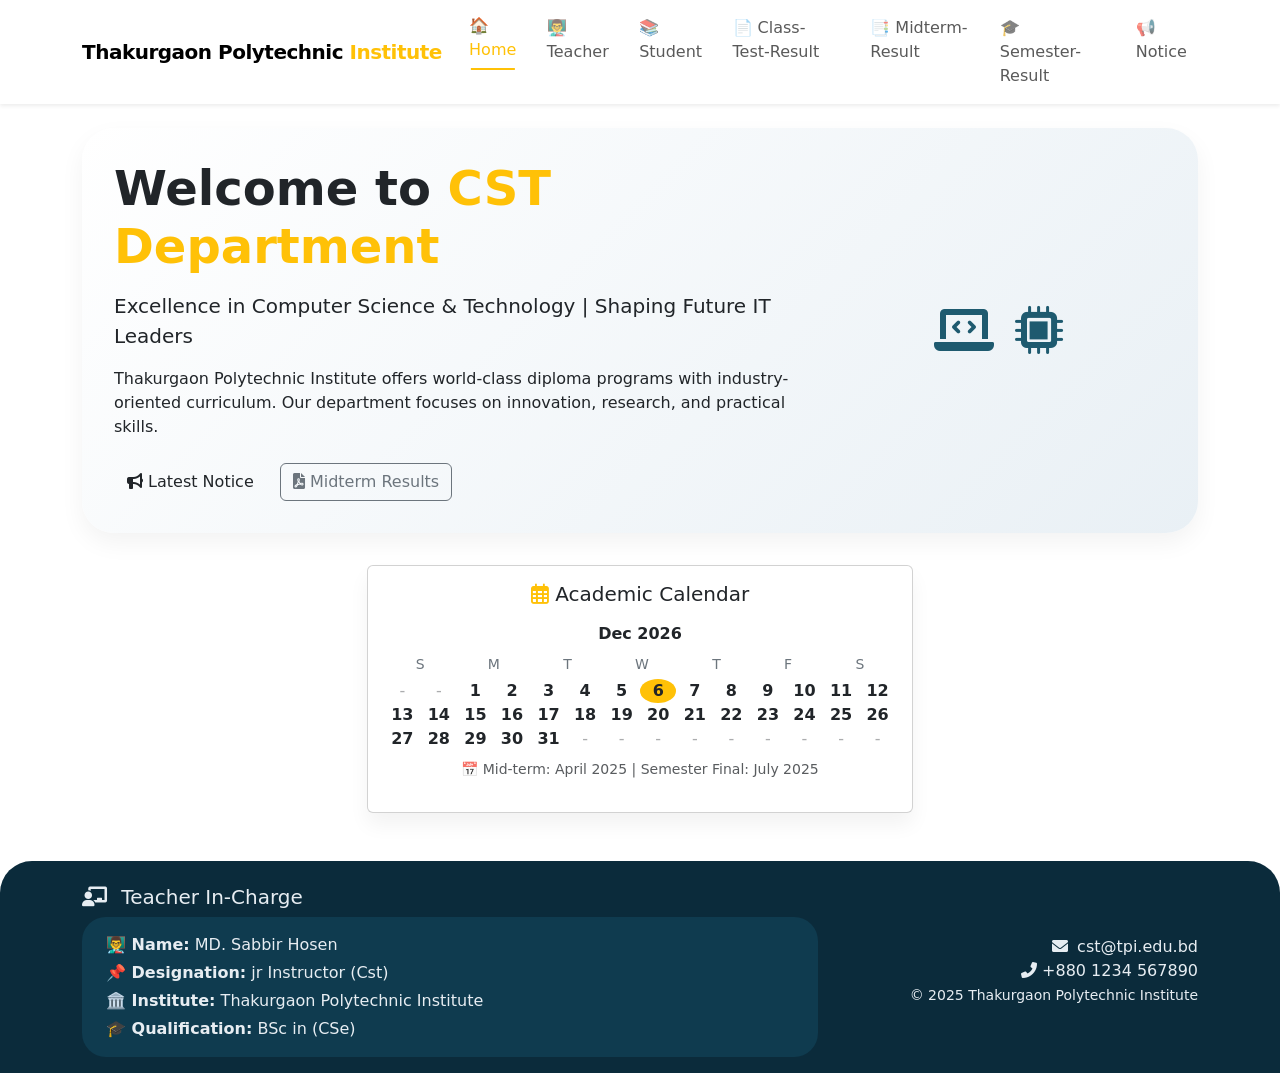
==== commit 05eff1a7: "Add files via upload" ====
--- a/index.html
+++ b/index.html
@@ -1,1010 +1,409 @@
 <!DOCTYPE html>
 <html lang="en">
 <head>
+  <link rel="stylesheet" href="style.css">
   <meta charset="UTF-8">
-  <meta name="viewport" content="width=device-width, initial-scale=1.0, viewport-fit=cover">
-  <title>Teacher Portal | Admin Upload PDF - Student Download</title>
-  <style>
-    * {
-      margin: 0;
-      padding: 0;
-      box-sizing: border-box;
-    }
-
-    body {
-      font-family: system-ui, 'Segoe UI', 'Roboto', 'Helvetica Neue', sans-serif;
-      background: #eef2f8;
-      color: #1a2c3e;
-      line-height: 1.5;
-      padding: 1rem;
-      min-height: 100vh;
-    }
-
-    /* Modal / Overlay Styles */
-    .auth-overlay {
-      position: fixed;
-      top: 0;
-      left: 0;
-      width: 100%;
-      height: 100%;
-      background: rgba(0, 0, 0, 0.8);
-      backdrop-filter: blur(6px);
-      display: flex;
-      align-items: center;
-      justify-content: center;
-      z-index: 1000;
-    }
-
-    .auth-modal {
-      background: white;
-      border-radius: 2rem;
-      max-width: 460px;
-      width: 90%;
-      padding: 2rem;
-      box-shadow: 0 30px 50px rgba(0, 0, 0, 0.3);
-      animation: modalSlide 0.3s ease;
-      position: relative;
-    }
-
-    @keyframes modalSlide {
-      from { opacity: 0; transform: translateY(-30px);}
-      to { opacity: 1; transform: translateY(0);}
-    }
-
-    .auth-header { text-align: center; margin-bottom: 1.5rem; }
-    .auth-header h2 { color: #1e3c72; margin-bottom: 0.3rem; }
-    .input-group { margin-bottom: 1.2rem; }
-    .input-group label { font-weight: 600; font-size: 0.85rem; color: #2c5f8a; display: block; margin-bottom: 0.4rem; }
-    .input-group input, .input-group textarea, .input-group select {
-      width: 100%;
-      padding: 0.75rem 1rem;
-      border: 1.5px solid #e2edf7;
-      border-radius: 1rem;
-      font-family: inherit;
-      font-size: 0.95rem;
-    }
-    .input-group input:focus {
-      outline: none;
-      border-color: #2c5f8a;
-      box-shadow: 0 0 0 3px rgba(44, 95, 138, 0.1);
-    }
-    .auth-btn {
-      width: 100%;
-      background: #2c5f8a;
-      color: white;
-      border: none;
-      padding: 0.8rem;
-      border-radius: 2rem;
-      font-weight: 700;
-      cursor: pointer;
-      transition: 0.2s;
-      font-size: 1rem;
-    }
-    .auth-btn:hover { background: #1d4768; transform: scale(0.98); }
-    .switch-auth { text-align: center; margin-top: 1rem; font-size: 0.85rem; }
-    .switch-auth span { color: #2c5f8a; font-weight: 600; cursor: pointer; text-decoration: underline; }
-    .error-msg { background: #ffe6e5; color: #c0392b; padding: 0.5rem; border-radius: 1rem; font-size: 0.75rem; margin-top: 0.8rem; text-align: center; }
-    .success-msg { background: #e0f2e9; color: #1e6f3f; padding: 0.5rem; border-radius: 1rem; font-size: 0.75rem; margin-top: 0.8rem; text-align: center; }
-    .mask-message {
-      background: #f0f0f0;
-      color: #555;
-      padding: 0.5rem;
-      border-radius: 1rem;
-      font-size: 0.8rem;
-      margin-top: 0.8rem;
-      text-align: center;
-      font-family: monospace;
-      letter-spacing: 2px;
-    }
-    .close-modal { position: absolute; top: 1rem; right: 1.5rem; font-size: 1.6rem; cursor: pointer; color: #888; transition: 0.2s; }
-    .close-modal:hover { color: #c0392b; }
-
-    /* Auth Tabs */
-    .auth-tabs {
-      display: flex;
-      gap: 1rem;
-      justify-content: center;
-      margin-bottom: 1.8rem;
-    }
-    .auth-tab {
-      padding: 0.5rem 1.5rem;
-      border-radius: 40px;
-      border: none;
-      font-weight: 600;
-      cursor: pointer;
-      transition: 0.2s;
-      font-size: 0.9rem;
-    }
-    .auth-tab.student-active { background: #2c5f8a; color: white; }
-    .auth-tab.admin-active { background: #2c5f8a; color: white; }
-    .auth-tab.student-inactive { background: #e2e9f0; color: #1a2c3e; }
-    .auth-tab.admin-inactive { background: #e2e9f0; color: #1a2c3e; }
-
-    /* User bar */
-    .user-bar {
-      background: white;
-      border-radius: 60px;
-      padding: 0.5rem 1.2rem;
-      display: flex;
-      align-items: center;
-      justify-content: space-between;
-      flex-wrap: wrap;
-      gap: 1rem;
-      margin-bottom: 1rem;
-      box-shadow: 0 2px 10px rgba(0,0,0,0.05);
-      max-width: 1400px;
-      margin-left: auto;
-      margin-right: auto;
-    }
-    .user-greeting { font-weight: 600; color: #1e3c72; background: #eef3fc; padding: 0.3rem 1rem; border-radius: 40px; font-size: 0.9rem; }
-    .logout-btn { background: #f0e2ce; border: none; padding: 0.4rem 1rem; border-radius: 40px; cursor: pointer; font-weight: 600; color: #b95f1a; transition: 0.2s; }
-    .logout-btn:hover { background: #e2cfb3; }
-
-    /* Main Content */
-    .main-content { display: none; }
-    .main-content.active-content { display: block; }
-    .container {
-      max-width: 1400px;
-      margin: 0 auto;
-      background: white;
-      border-radius: 2rem;
-      padding: 1.5rem;
-      box-shadow: 0 20px 40px -12px rgba(0,0,0,0.12);
-    }
-    @media (min-width: 768px) { .container { padding: 2rem; } }
-
-    /* Slider */
-    .slider-hero { border-radius: 1.8rem; overflow: hidden; margin-bottom: 1.8rem; box-shadow: 0 12px 24px rgba(0,0,0,0.1); }
-    .slides-container { position: relative; width: 100%; height: 260px; overflow: hidden; background: #2c5f8a; }
-    @media (min-width: 768px) { .slides-container { height: 360px; } }
-    @media (max-width: 540px) { .slides-container { height: 200px; } }
-    .slide { position: absolute; width: 100%; height: 100%; opacity: 0; transition: opacity 0.9s ease; }
-    .slide.active-slide { opacity: 1; z-index: 1; }
-    .slide img { width: 100%; height: 100%; object-fit: cover; }
-    .slider-caption { position: absolute; bottom: 20px; left: 20px; background: rgba(0,0,0,0.55); backdrop-filter: blur(4px); color: white; padding: 0.3rem 1rem; border-radius: 40px; font-size: 0.8rem; z-index: 10; }
-    .slider-dots { position: absolute; bottom: 15px; right: 20px; display: flex; gap: 8px; z-index: 15; }
-    .dot { width: 10px; height: 10px; background: rgba(255,255,255,0.6); border-radius: 50%; cursor: pointer; transition: 0.2s; }
-    .dot.active-dot { background: #f4a261; transform: scale(1.2); }
-
-    /* Profile */
-    .teacher-profile { background: linear-gradient(135deg, #ffffff, #fef9f0); border-radius: 2rem; padding: 1.5rem; margin-bottom: 2rem; display: flex; flex-direction: column; align-items: center; text-align: center; border: 1px solid #ffe1b9; gap: 1rem; }
-    .teacher-avatar img { width: 100px; height: 100px; border-radius: 50%; object-fit: cover; border: 4px solid white; box-shadow: 0 8px 18px rgba(0,0,0,0.1); }
-    .teacher-details h2 { font-size: clamp(1.3rem, 5vw, 1.9rem); color: #1e3c72; }
-    .teacher-title { font-size: 1rem; font-weight: 600; color: #c46d2e; margin: 0.3rem 0; }
-    .teacher-institute { color: #4a6f8f; font-size: 0.9rem; display: flex; align-items: center; justify-content: center; gap: 12px; flex-wrap: wrap; }
-    .badge-contact { background: #fff3e0; padding: 0.3rem 1rem; border-radius: 60px; font-size: 0.75rem; display: inline-flex; align-items: center; gap: 6px; margin-top: 8px; }
-
-    .nav-menu {
-      display: flex;
-      flex-wrap: wrap;
-      gap: 0.6rem;
-      margin-bottom: 2rem;
-      justify-content: center;
-      border-bottom: 2px solid #f0e2ce;
-      padding-bottom: 0.75rem;
-    }
-    .nav-btn {
-      background: transparent;
-      border: none;
-      padding: 0.5rem 1.2rem;
-      font-weight: 600;
-      border-radius: 40px;
-      cursor: pointer;
-      color: #3a6b8f;
-      transition: 0.2s;
-    }
-    .nav-btn.active { background: #2c5f8a; color: white; }
-    .nav-btn:hover:not(.active) { background: #f0e5d8; }
-    .section { display: none; animation: fade 0.25s ease; }
-    .section.active-section { display: block; }
-    @keyframes fade { from { opacity: 0; transform: translateY(5px);} to { opacity: 1; transform: translateY(0);} }
-    .home-tempered { background: #fef7e8; border-radius: 1.8rem; padding: 1.2rem; }
-    .notice-board { background: #fffaf0; border-left: 6px solid #f4a261; border-radius: 1.2rem; padding: 1rem; margin-bottom: 2rem; }
-    .notice-board h3 { display: flex; align-items: center; gap: 8px; flex-wrap: wrap; margin-bottom: 1rem; color: #c46d2e; }
-    .notice-board ul { list-style: none; }
-    .notice-board li { padding: 0.7rem 0; border-bottom: 1px solid #ffe0b5; display: flex; flex-wrap: wrap; gap: 10px; align-items: baseline; }
-    .notice-date { font-weight: 700; background: #ffedd5; padding: 0.2rem 0.8rem; border-radius: 40px; font-size: 0.7rem; color: #b45309; white-space: nowrap; }
-    .results-grid { display: grid; gap: 1.5rem; }
-    @media (min-width: 780px) { .results-grid { grid-template-columns: 1fr 1fr; } }
-    .card { background: white; border-radius: 1.5rem; border: 1px solid #f0e2ce; overflow: hidden; }
-    .card-header { background: #fef3e4; padding: 0.8rem 1rem; font-weight: 700; display: flex; justify-content: space-between; align-items: center; flex-wrap: wrap; }
-    .edit-icon { cursor: pointer; background: #2c5f8a20; padding: 0.2rem 0.7rem; border-radius: 30px; font-size: 0.7rem; color: #2c5f8a; transition: 0.2s; display: inline-block; margin-left: 8px; }
-    .edit-icon:hover { background: #2c5f8a; color: white; }
-    .file-upload-btn { background: #f4a261; color: white; border: none; padding: 0.3rem 0.8rem; border-radius: 30px; font-size: 0.7rem; cursor: pointer; margin-left: 8px; }
-    .file-upload-btn:hover { background: #e76f1a; }
-    .result-item { background: #fefcf8; border-radius: 1rem; padding: 0.8rem; margin-bottom: 0.8rem; display: flex; flex-wrap: wrap; justify-content: space-between; align-items: center; gap: 10px; border: 1px solid #f5e5cf; }
-    .download-btn { background: #2c5f8a; border: none; padding: 0.5rem 1.2rem; border-radius: 50px; color: white; font-weight: 600; cursor: pointer; transition: 0.2s; font-size: 0.85rem; text-decoration: none; display: inline-block; }
-    .download-btn:hover { background: #1d4768; transform: scale(0.97); }
-    .gallery-grid { display: grid; grid-template-columns: repeat(auto-fill, minmax(250px, 1fr)); gap: 1.2rem; margin-top: 1rem; }
-    .gallery-card { background: white; border-radius: 1.2rem; overflow: hidden; border: 1px solid #f1e2cf; transition: 0.2s; position: relative; }
-    .gallery-card:hover { transform: translateY(-5px); box-shadow: 0 12px 20px rgba(0,0,0,0.1); }
-    .gallery-card img { width: 100%; height: 170px; object-fit: cover; }
-    .gallery-caption { padding: 0.6rem; text-align: center; font-weight: 600; display: flex; justify-content: center; align-items: center; gap: 8px; flex-wrap: wrap; }
-    .resources-flex { display: grid; grid-template-columns: repeat(auto-fill, minmax(300px, 1fr)); gap: 1rem; margin-top: 0.8rem; }
-    .resource-card { background: #fefaf5; border-radius: 1.2rem; padding: 0.8rem; display: flex; align-items: center; gap: 12px; flex-wrap: wrap; justify-content: space-between; border: 1px solid #f0dfcb; }
-    .resource-info { flex: 1; }
-    .footer-info { margin-top: 2rem; background: #f6efe4; border-radius: 1.5rem; padding: 1rem; text-align: center; font-size: 0.8rem; }
-    
-    /* Student Management Table (Admin Only) */
-    .student-management {
-      background: #fef7ef;
-      border-radius: 1.5rem;
-      padding: 1.2rem;
-    }
-    .student-table {
-      width: 100%;
-      border-collapse: collapse;
-      margin-top: 1rem;
-      background: white;
-      border-radius: 1rem;
-      overflow: hidden;
-    }
-    .student-table th, .student-table td {
-      padding: 0.8rem;
-      text-align: left;
-      border-bottom: 1px solid #f0e2ce;
-    }
-    .student-table th {
-      background: #fef3e4;
-      color: #1e3c72;
-      font-weight: 700;
-    }
-    .student-table tr:hover {
-      background: #fef7e8;
-    }
-    .action-buttons {
-      display: flex;
-      gap: 0.5rem;
-      flex-wrap: wrap;
-    }
-    .edit-student-btn, .delete-student-btn {
-      border: none;
-      padding: 0.3rem 0.8rem;
-      border-radius: 30px;
-      cursor: pointer;
-      font-size: 0.7rem;
-      font-weight: 600;
-      transition: 0.2s;
-    }
-    .edit-student-btn { background: #2c5f8a; color: white; }
-    .edit-student-btn:hover { background: #1d4768; }
-    .delete-student-btn { background: #e74c3c; color: white; }
-    .delete-student-btn:hover { background: #c0392b; }
-    
-    .add-student-form {
-      background: white;
-      padding: 1rem;
-      border-radius: 1rem;
-      margin-bottom: 1.5rem;
-      display: flex;
-      flex-wrap: wrap;
-      gap: 0.8rem;
-      align-items: flex-end;
-      border: 1px solid #f0e2ce;
-    }
-    .add-student-form .input-group {
-      margin-bottom: 0;
-      flex: 1;
-      min-width: 160px;
-    }
-    .small-btn {
-      background: #2c5f8a;
-      color: white;
-      border: none;
-      padding: 0.6rem 1.2rem;
-      border-radius: 2rem;
-      cursor: pointer;
-      font-weight: 600;
-      transition: 0.2s;
-    }
-    .small-btn:hover { background: #1d4768; transform: scale(0.98); }
-    
-    .admin-only { display: none; }
-    body.admin-mode .admin-only { display: inline-block; }
-    
-    .toast-msg {
-      position: fixed;
-      bottom: 20px;
-      right: 20px;
-      background: #1e3c72;
-      color: white;
-      padding: 12px 20px;
-      border-radius: 40px;
-      font-size: 0.9rem;
-      z-index: 1100;
-      animation: slideIn 0.3s ease;
-      box-shadow: 0 4px 15px rgba(0,0,0,0.2);
-    }
-    @keyframes slideIn {
-      from { transform: translateX(100%); opacity: 0; }
-      to { transform: translateX(0); opacity: 1; }
-    }
-    
-    .pdf-filename {
-      font-size: 0.7rem;
-      color: #6c757d;
-      margin-top: 4px;
-    }
-    
-    /* History Navigation Buttons */
-    .nav-history {
-      display: flex;
-      gap: 10px;
-      margin-bottom: 15px;
-      justify-content: flex-end;
-    }
-    .history-btn {
-      background: #e2e9f0;
-      border: none;
-      padding: 6px 12px;
-      border-radius: 30px;
-      cursor: pointer;
-      font-size: 0.8rem;
-      font-weight: 600;
-      color: #2c5f8a;
-      transition: 0.2s;
-    }
-    .history-btn:hover {
-      background: #2c5f8a;
-      color: white;
-    }
-  </style>
+  <meta name="viewport" content="width=device-width, initial-scale=1.0, user-scalable=yes">
+  <title>Thakurgaon Polytechnic Institute | CST Department</title>
+  <!-- Bootstrap 5 CSS + Icons + Google Fonts (all CDN, no extra files) -->
+  <link href="https://cdn.jsdelivr.net/npm/bootstrap@5.3.0-alpha1/dist/css/bootstrap.min.css" rel="stylesheet">
+  <link rel="stylesheet" href="https://cdnjs.cloudflare.com/ajax/libs/font-awesome/6.0.0-beta3/css/all.min.css">
+  <!-- Google Fonts -->
+  <link href="https://fonts.googleapis.com/css2?family=Inter:opsz,wght@14..32,300;400;500;600;700&display=swap" rel="stylesheet">
+  
 </head>
 <body>
 
-<div class="portal-wrapper">
-  <!-- AUTH MODAL -->
-  <div id="authModal" class="auth-overlay">
-    <div class="auth-modal">
-      <div class="close-modal" id="closeModalBtn">&times;</div>
-      <div class="auth-tabs">
-        <button id="studentTabBtn" class="auth-tab student-active">👨‍🎓 Student</button>
-        <button id="adminTabBtn" class="auth-tab admin-inactive">👑 Admin</button>
-      </div>
-      <!-- Student Auth -->
-      <div id="studentAuth">
-        <div id="studentLoginForm">
-          <div class="auth-header"><h2>📚 Student Login</h2><p>Read-Only Access - Download PDFs</p></div>
-          <div class="input-group"><label>Email / Username</label><input type="text" id="studentLoginId" placeholder="student@tpi.edu.bd"></div>
-          <div class="input-group"><label>Password</label><input type="password" id="studentLoginPass" placeholder="••••••"></div>
-          <button class="auth-btn" id="studentLoginBtn">🔑 Login</button>
-          <div class="switch-auth">No account? <span id="showStudentSignup">Sign up here</span></div>
-          <div id="studentLoginMsg"></div>
+<!-- ======================= NAVBAR / MENU ======================= -->
+<nav class="navbar navbar-expand-lg sticky-top bg-white shadow-sm">
+  <div class="container">
+    <a class="navbar-brand fw-bold" href="#">Thakurgaon Polytechnic<span class="text-warning"> Institute</span></a>
+    <button class="navbar-toggler" type="button" data-bs-toggle="collapse" data-bs-target="#mainNavbar" aria-controls="mainNavbar" aria-expanded="false" aria-label="Toggle navigation">
+      <span class="navbar-toggler-icon"></span>
+    </button>
+    <div class="collapse navbar-collapse" id="mainNavbar">
+      <ul class="navbar-nav ms-auto mb-2 mb-lg-0 gap-2">
+        <li class="nav-item"><a class="nav-link active" href="#" data-page="home">🏠 Home</a></li>
+        <li class="nav-item"><a class="nav-link" href="#" data-page="teacher">👨‍🏫 Teacher</a></li>
+        <li class="nav-item"><a class="nav-link" href="#" data-page="student">📚 Student</a></li>
+        <li class="nav-item"><a class="nav-link" href="#" data-page="classtest">📄 Class-Test-Result</a></li>
+        <li class="nav-item"><a class="nav-link" href="#" data-page="midterm">📑 Midterm-Result</a></li>
+        <li class="nav-item"><a class="nav-link" href="#" data-page="semester">🎓 Semester-Result</a></li>
+        <li class="nav-item"><a class="nav-link" href="#" data-page="notice">📢 Notice</a></li>
+      </ul>
+    </div>
+  </div>
+</nav>
+
+<!-- ======================= MAIN CONTENT ======================= -->
+<div class="container page-content mt-4 mb-5">
+  <!-- HOME PAGE (default visible) -->
+  <div id="homePage" class="page-section">
+    <div class="hero-section">
+      <div class="row align-items-center">
+        <div class="col-md-8">
+          <h1 class="display-5 fw-bold">Welcome to <span class="text-warning">CST Department</span></h1>
+          <p class="lead mt-3">Excellence in Computer Science & Technology | Shaping Future IT Leaders</p>
+          <p class="mt-2">Thakurgaon Polytechnic Institute offers world-class diploma programs with industry-oriented curriculum. Our department focuses on innovation, research, and practical skills.</p>
+          <a href="#" data-page="notice" class="btn btn-custom mt-2 me-2 nav-link-trigger"><i class="fas fa-bullhorn"></i> Latest Notice</a>
+          <a href="#" data-page="midterm" class="btn btn-outline-secondary mt-2 nav-link-trigger"><i class="fas fa-file-pdf"></i> Midterm Results</a>
         </div>
-        <div id="studentSignupForm" style="display:none;">
-          <div class="auth-header"><h2>📝 Student Signup</h2></div>
-          <div class="input-group"><label>Full Name</label><input type="text" id="studentSignupName" placeholder="e.g., Rahim Uddin"></div>
-          <div class="input-group"><label>Email</label><input type="email" id="studentSignupEmail" placeholder="student@tpi.edu.bd"></div>
-          <div class="input-group"><label>Password</label><input type="password" id="studentSignupPass" placeholder="Min 6 characters"></div>
-          <div class="input-group"><label>Confirm Password</label><input type="password" id="studentSignupConfirm" placeholder="Confirm"></div>
-          <button class="auth-btn" id="studentSignupBtn">✅ Register</button>
-          <div class="switch-auth">Already have account? <span id="showStudentLogin">Login here</span></div>
-          <div id="studentSignupMsg"></div>
+        <div class="col-md-4 text-center">
+          <i class="fas fa-laptop-code hero-icon"></i>
+          <i class="fas fa-microchip ms-3 hero-icon"></i>
         </div>
       </div>
-      <!-- Admin Login -->
-      <div id="adminAuth" style="display: none;">
-        <div class="auth-header"><h2>🔐 Admin Login</h2><p>Upload & Manage PDF Files</p></div>
-        <div class="input-group"><label>Admin ID</label><input type="text" id="adminUsername" placeholder="Enter Admin ID"></div>
-        <div class="input-group"><label>Password</label><input type="password" id="adminPassword" placeholder="Enter Password"></div>
-        <button class="auth-btn" id="adminLoginBtn">👑 Admin Login</button>
-        <div id="adminLoginMsg"></div>
-      </div>
-    </div>
-  </div>
-
-  <!-- User Bar -->
-  <div id="userBar" class="user-bar" style="display: none;">
-    <div class="user-greeting" id="greetingText">Welcome</div>
-    <div class="nav-history">
-      <button class="history-btn" id="backBtn" onclick="window.history.back()">◀ Back</button>
-      <button class="history-btn" id="forwardBtn" onclick="window.history.forward()">Forward ▶</button>
-    </div>
-    <button class="logout-btn" id="logoutBtn">🚪 Logout</button>
-  </div>
-
-  <!-- MAIN APP CONTENT -->
-  <div id="mainAppContent" class="main-content">
-    <div class="container">
-      <div class="slider-hero"><div class="slides-container" id="heroSlider"></div></div>
-      <div class="teacher-profile">
-        <div class="teacher-avatar"><img src="data:image/svg+xml,%3Csvg xmlns='http://www.w3.org/2000/svg' viewBox='0 0 100 100'%3E%3Ccircle cx='50' cy='50' r='48' fill='%232c5f8a'/%3E%3Ctext x='50' y='67' text-anchor='middle' fill='white' font-size='32' font-weight='bold'%3ESH%3C/text%3E%3C/svg%3E" alt="Teacher"></div>
-        <div class="teacher-details">
-          <h2>Md. Sabbir Hossain</h2>
-          <div class="teacher-title">📘 Junior Instructor (Computer Science Technology)</div>
-          <div class="teacher-institute">🏛️ Thakurgaon Polytechnic Institute | 📧 hmdsabbir123@gmail.com</div>
-          <div class="badge-contact">🧑‍🏫 Office Hours: Sun-Thu 1.30PM - 6.45PM | 📞 +8801408247397</div>
+    </div>
+    <!-- mini calendar / interactive widget just for design -->
+    <div class="row mt-4">
+      <div class="col-md-6 mx-auto">
+        <div class="card card-hover p-3 text-center bg-white">
+          <h5><i class="far fa-calendar-alt text-warning"></i> Academic Calendar</h5>
+          <div id="inlineCalendar" class="mt-2"></div>
+          <p class="text-muted small mt-2">📅 Mid-term: April 2025 | Semester Final: July 2025</p>
         </div>
       </div>
-      <div class="nav-menu">
-        <button class="nav-btn active" data-section="home">🏠 Home</button>
-        <button class="nav-btn" data-section="gallery">🖼️ Gallery</button>
-        <button class="nav-btn" data-section="resources">📚 Resources</button>
-        <button class="nav-btn admin-only" data-section="students" id="studentInfoNav">👥 Student Info</button>
-      </div>
-      
-      <!-- HOME SECTION -->
-      <div id="homeSection" class="section active-section">
-        <div class="home-tempered">
-          <div class="notice-board">
-            <h3>📢 Latest Notices <span id="editNoticesBtn" class="edit-icon admin-only">✏️ Edit Notices</span></h3>
-            <ul id="noticeList"></ul>
-          </div>
-          <div class="results-grid">
-            <div class="card">
-              <div class="card-header">📊 Midterm Results <span id="editMidtermBtn" class="edit-icon admin-only">✏️ Edit</span><span id="uploadMidtermBtn" class="file-upload-btn admin-only">📁 Upload PDF</span></div>
-              <div class="card-content" id="midtermContainer"></div>
-            </div>
-            <div class="card">
-              <div class="card-header">✏️ Class Test Results <span id="editClassTestBtn" class="edit-icon admin-only">✏️ Edit</span><span id="uploadClassTestBtn" class="file-upload-btn admin-only">📁 Upload PDF</span></div>
-              <div class="card-content" id="classTestContainer"></div>
-            </div>
-          </div>
+    </div>
+  </div>
+
+  <!-- TEACHER PAGE -->
+  <div id="teacherPage" class="page-section d-none">
+    <div class="card card-hover p-4 mx-auto" style="max-width: 700px;">
+      <div class="text-center mb-3">
+        <i class="fas fa-chalkboard-user" style="font-size: 4rem; color:#1e5a6f;"></i>
+      </div>
+      <h2 class="text-center fw-bold">👨‍🏫 Teacher Profile</h2>
+      <hr class="my-3">
+      <p><i class="fas fa-user-graduate fa-fw text-warning"></i> <strong>Name:</strong> MD. Sabbir Hosen</p>
+      <p><i class="fas fa-briefcase fa-fw text-warning"></i> <strong>Designation:</strong> jr Instructor (Cst)</p>
+      <p><i class="fas fa-university fa-fw text-warning"></i> <strong>Institute:</strong> Thakurgaon Polytechnic Institute</p>
+      <p><i class="fas fa-graduation-cap fa-fw text-warning"></i> <strong>Qualification:</strong> BSc in (CSe)</p>
+      <p><i class="fas fa-code fa-fw text-warning"></i> <strong>Expertise:</strong> Web Technologies, Data Structures, Programming Fundamentals</p>
+      <div class="alert alert-light mt-3 border-start border-4 border-warning">
+        <i class="fas fa-envelope"></i> Email: sabbir.cst@tpi.edu.bd
+      </div>
+    </div>
+  </div>
+
+  <!-- STUDENT PAGE -->
+  <div id="studentPage" class="page-section d-none">
+    <div class="card card-hover p-4 mx-auto" style="max-width: 700px;">
+      <div class="text-center"><i class="fas fa-users" style="font-size: 3.5rem; color:#1e5a6f;"></i></div>
+      <h2 class="text-center fw-bold mt-2">Student Corner</h2>
+      <hr>
+      <p><i class="fas fa-chart-line text-warning"></i> <strong>Total Enrolled:</strong> 450+ Students (Diploma in CST)</p>
+      <p><i class="fas fa-calendar-alt text-warning"></i> <strong>Academic Sessions:</strong> Evening & Day shift available</p>
+      <p><i class="fas fa-trophy text-warning"></i> <strong>Achievements:</strong> 92% placement record, national project award 2024</p>
+      <p><i class="fas fa-code-branch text-warning"></i> <strong>Clubs:</strong> Programming Club, Robotics Club, IT Business Forum</p>
+      <div class="bg-light p-3 rounded-4 mt-3">
+        <i class="fas fa-graduation-cap"></i> <strong>Upcoming:</strong> Industrial Tour, Hackathon, and Career Fair.
+      </div>
+    </div>
+  </div>
+
+  <!-- CLASS TEST RESULT PAGE (manual anchor links) -->
+  <div id="classtestPage" class="page-section d-none">
+    <h2 class="fw-bold mb-4"><i class="fas fa-file-pdf text-danger me-2"></i> Class Test Results</h2>
+    <p class="text-muted mb-3">Click on any link below to view/download respective class test result PDF (manually linked).</p>
+    <div class="row g-4">
+      <!-- 👇 MANUAL ANCHOR LINKS FOR CLASS TEST RESULTS - REPLACE '#' WITH YOUR DRIVE/PDF LINK -->
+      <div class="col-md-6 col-lg-4">
+        <a href="https://drive.google.com/file/d/1b35f0gEBYpWRTlErsXPdv5yoKnn7Iwbx/view?usp=sharing" class="result-link-card" target="_blank" id="ctLink1">
+          <div class="card card-hover p-3 text-center h-100">
+            <i class="fas fa-file-pdf fa-3x text-danger"></i>
+            <h5 class="mt-2">Data Communication CT-1</h5>
+            <p class="small">CST 5t 2nd Shift | Click to open PDF</p>
+            <span class="badge bg-warning text-dark">📄 Google Drive</span>
+          </div>
+        </a>
+      </div>
+      <div class="col-md-6 col-lg-4">
+        <a href="#" class="result-link-card" target="_blank" id="ctLink1">
+          <div class="card card-hover p-3 text-center h-100">
+            <i class="fas fa-file-pdf fa-3x text-danger"></i>
+            <h5 class="mt-2">Data Communication CT-1</h5>
+            <p class="small">CST 5t 2nd Shift | Click to open PDF</p>
+            <span class="badge bg-warning text-dark">📄 Google Drive</span>
+          </div>
+        </a>
+      </div>
+      <div class="col-md-6 col-lg-4">
+        <a href="#" class="result-link-card" target="_blank" id="ctLink2">
+          <div class="card card-hover p-3 text-center h-100">
+            <i class="fas fa-file-pdf fa-3x text-danger"></i>
+            <h5 class="mt-2">Web Development CT</h5>
+            <p class="small">Class Test 2 | Click to open PDF</p>
+            <span class="badge bg-warning text-dark">📄 Google Drive</span>
+          </div>
+        </a>
+      </div>
+      <div class="col-md-6 col-lg-4">
+        <a href="#" class="result-link-card" target="_blank" id="ctLink3">
+          <div class="card card-hover p-3 text-center h-100">
+            <i class="fas fa-file-pdf fa-3x text-danger"></i>
+            <h5 class="mt-2">Database CT</h5>
+            <p class="small">Class Test 3 | Click to open PDF</p>
+            <span class="badge bg-warning text-dark">📄 Google Drive</span>
+          </div>
+        </a>
+      </div>
+    </div>
+    <div class="alert alert-info mt-4">
+      <i class="fas fa-info-circle"></i> <strong>Note:</strong> To add your own PDF links, replace the <code>href="#"</code> inside each anchor tag with your Google Drive shareable link or any PDF URL.
+    </div>
+  </div>
+
+  <!-- MIDTERM RESULT PAGE (manual anchor links) -->
+  <div id="midtermPage" class="page-section d-none">
+    <h2 class="fw-bold mb-4"><i class="fas fa-file-alt text-danger me-2"></i> Midterm Examination Results</h2>
+    <p class="text-muted mb-3">Direct links to midterm result PDFs (manually updated by admin).</p>
+    <div class="row g-4">
+      <div class="col-md-6 col-lg-4">
+        <a href="#" class="result-link-card" target="_blank" id="midLink1">
+          <div class="card card-hover p-3 text-center h-100">
+            <i class="fas fa-file-pdf fa-3x text-danger"></i>
+            <h5 class="mt-2">Data Structure Midterm</h5>
+            <p class="small">Midterm Result | Spring 2025</p>
+            <span class="badge bg-primary">📎 PDF Available</span>
+          </div>
+        </a>
+      </div>
+      <div class="col-md-6 col-lg-4">
+        <a href="#" class="result-link-card" target="_blank" id="midLink2">
+          <div class="card card-hover p-3 text-center h-100">
+            <i class="fas fa-file-pdf fa-3x text-danger"></i>
+            <h5 class="mt-2">Web Technology Mid</h5>
+            <p class="small">Midterm Result | Spring 2025</p>
+            <span class="badge bg-primary">📎 PDF Available</span>
+          </div>
+        </a>
+      </div>
+      <div class="col-md-6 col-lg-4">
+        <a href="#" class="result-link-card" target="_blank" id="midLink3">
+          <div class="card card-hover p-3 text-center h-100">
+            <i class="fas fa-file-pdf fa-3x text-danger"></i>
+            <h5 class="mt-2">Object Oriented Programming Mid</h5>
+            <p class="small">Midterm Result | Spring 2025</p>
+            <span class="badge bg-primary">📎 PDF Available</span>
+          </div>
+        </a>
+      </div>
+    </div>
+    <div class="alert alert-secondary mt-4">
+      <i class="fas fa-hand-point-right"></i> <strong>To update:</strong> locate the anchor tags (e.g., id="midLink1") in the HTML and change the <code>href</code> attribute to your actual Google Drive/PDF link.
+    </div>
+  </div>
+
+  <!-- SEMESTER RESULT PAGE (manual anchor links) -->
+  <div id="semesterPage" class="page-section d-none">
+    <h2 class="fw-bold mb-4"><i class="fas fa-award text-danger me-2"></i> Semester Final Results</h2>
+    <p class="text-muted">Official semester-wise results – click to open.</p>
+    <div class="row g-4">
+      <div class="col-md-6 col-lg-4">
+        <a href="#" class="result-link-card" target="_blank" id="semLink1">
+          <div class="card card-hover p-3 text-center h-100">
+            <i class="fas fa-file-pdf fa-3x text-danger"></i>
+            <h5 class="mt-2">Semester 1 (CST)</h5>
+            <p class="small">Final Result | June 2025</p>
+            <span class="badge bg-success">📜 Semester Final</span>
+          </div>
+        </a>
+      </div>
+      <div class="col-md-6 col-lg-4">
+        <a href="#" class="result-link-card" target="_blank" id="semLink2">
+          <div class="card card-hover p-3 text-center h-100">
+            <i class="fas fa-file-pdf fa-3x text-danger"></i>
+            <h5 class="mt-2">Semester 2 (DBMS)</h5>
+            <p class="small">Final Result | June 2025</p>
+            <span class="badge bg-success">📜 Semester Final</span>
+          </div>
+        </a>
+      </div>
+      <div class="col-md-6 col-lg-4">
+        <a href="#" class="result-link-card" target="_blank" id="semLink3">
+          <div class="card card-hover p-3 text-center h-100">
+            <i class="fas fa-file-pdf fa-3x text-danger"></i>
+            <h5 class="mt-2">Semester 3 (Networking)</h5>
+            <p class="small">Final Result | June 2025</p>
+            <span class="badge bg-success">📜 Semester Final</span>
+          </div>
+        </a>
+      </div>
+    </div>
+    <div class="alert alert-warning mt-4">
+      <i class="fas fa-link"></i> <strong>Replace # with your actual PDF link:</strong> Edit the <code>href</code> inside each semester result card. Use your Google Drive shareable links or direct PDF URLs.
+    </div>
+  </div>
+
+  <!-- NOTICE PAGE (manual notices using p / h tags) -->
+  <div id="noticePage" class="page-section d-none">
+    <div class="d-flex justify-content-between align-items-center mb-4 flex-wrap">
+      <h2 class="fw-bold"><i class="fas fa-bullhorn text-warning"></i> Notice Board</h2>
+    </div>
+    <!-- ========== NOTICES SECTION: you can manually edit with <p> and <h> tags ========= -->
+    <div class="notice-list">
+      <div class="notice-item">
+        <h5 class="fw-bold"><i class="fas fa-check-circle text-success"></i> Midterm Exam Schedule Released</h5>
+        <p>Midterm examinations will be held from 7th June to 12th June 2026. All students must bring their ID cards. <br><small class="text-muted"><i class="far fa-clock"></i> Published: 10 April 2025</small></p>
+      </div>
+      <div class="notice-item">
+        <h5 class="fw-bold"><i class="fas fa-user-graduate"></i> Semester Final Registration Extended</h5>
+        <p>Last date for semester final registration with late fee: 30th May 2025. Contact academic section for details.</p>
+        <p class="mb-0 text-secondary">📌 <strong>Important:</strong> No registration after deadline.</p>
+        <small class="text-muted">Issued: 05 April 2025</small>
+      </div>
+      <div class="notice-item">
+        <h5 class="fw-bold"><i class="fas fa-laptop-code"></i> Web Development Workshop</h5>
+        <p>A 2-day hands-on workshop on MERN Stack will be conducted on 20-21 April 2025. Interested students register with class representative.</p>
+        <p><i class="fas fa-map-marker-alt"></i> Venue: CST Lab 3</p>
+        <small class="text-muted">Posted: 01 April 2025</small>
+      </div>
+      <div class="notice-item bg-light">
+        <h5 class="fw-bold"><i class="fas fa-file-pdf text-danger"></i> Class Test Result Notice</h5>
+        <p>All class test result PDFs have been updated under "Class-Test-Result" menu. Students are requested to check.</p>
+        <p><strong>⏰ Reminder:</strong> Midterm result will be published soon.</p>
+        <small>📢 Dated: 28 March 2025</small>
+      </div>
+      <!-- Add as many notice items as you want using <h5> and <p> tags -->
+    </div>
+    <div class="mt-4 p-3 rounded-3 bg-white border">
+      <i class="fas fa-edit text-warning"></i> <strong>Admin note:</strong> You can manually edit the notice section above — add new <code>&lt;div class="notice-item"&gt;</code> with your own headings and paragraphs.
+    </div>
+  </div>
+</div>
+
+<!-- ======================= FOOTER (Teacher info as required) ======================= -->
+<footer class="footer-info mt-5 pt-4 pb-3">
+  <div class="container">
+    <div class="row align-items-center">
+      <div class="col-md-8">
+        <h5><i class="fas fa-chalkboard-user me-2"></i> Teacher In-Charge</h5>
+        <div class="footer-teacher mt-2">
+          <p class="mb-1"><strong>👨‍🏫 Name:</strong> MD. Sabbir Hosen</p>
+          <p class="mb-1"><strong>📌 Designation:</strong> jr Instructor (Cst)</p>
+          <p class="mb-1"><strong>🏛️ Institute:</strong> Thakurgaon Polytechnic Institute</p>
+          <p class="mb-0"><strong>🎓 Qualification:</strong> BSc in (CSe)</p>
         </div>
       </div>
-      
-      <!-- GALLERY SECTION -->
-      <div id="gallerySection" class="section">
-        <h3>📸 Campus Moments <span id="editGalleryBtn" class="edit-icon admin-only">✏️ Edit Gallery</span></h3>
-        <div class="gallery-grid" id="galleryGrid"></div>
-      </div>
-      
-      <!-- RESOURCES SECTION -->
-      <div id="resourcesSection" class="section">
-        <div style="background:#fef7ef; border-radius:1.5rem; padding:1rem;">
-          <h3>📎 Study Materials <span id="editResourcesBtn" class="edit-icon admin-only">✏️ Edit</span><span id="uploadResourceBtn" class="file-upload-btn admin-only">📁 Upload PDF</span></h3>
-          <div class="resources-flex" id="resourcesList"></div>
-        </div>
-      </div>
-      
-      <!-- STUDENT INFO SECTION -->
-      <div id="studentsSection" class="section">
-        <div class="student-management">
-          <h3>👥 Student Account Management</h3>
-          <div class="add-student-form">
-            <div class="input-group"><label>Full Name</label><input type="text" id="newStudentName" placeholder="Student Name"></div>
-            <div class="input-group"><label>Email</label><input type="email" id="newStudentEmail" placeholder="student@example.com"></div>
-            <div class="input-group"><label>Password</label><input type="text" id="newStudentPassword" placeholder="Password (min 6 chars)"></div>
-            <button class="small-btn" id="addStudentBtn">➕ Add Student</button>
-          </div>
-          <div style="overflow-x: auto;">
-            <table class="student-table" id="studentTable">
-              <thead><tr><th>Name</th><th>Email</th><th>Password</th><th>Actions</th></tr></thead>
-              <tbody id="studentTableBody"></tbody>
-            </table>
-          </div>
-        </div>
-      </div>
-      
-      <div class="footer-info"><p><strong>Md. Sabbir Hossain</strong> — Junior Instructor, Thakurgaon Polytechnic Institute</p><p>© 2026 — All academic resources for students</p></div>
-    </div>
-  </div>
-</div>
-
+      <div class="col-md-4 text-md-end mt-3 mt-md-0">
+        <i class="fas fa-envelope me-1"></i> cst@tpi.edu.bd<br>
+        <i class="fas fa-phone-alt"></i> +880 1234 567890<br>
+        <small>© 2025 Thakurgaon Polytechnic Institute</small>
+      </div>
+    </div>
+  </div>
+</footer>
+
+<!-- Bootstrap JS Bundle (required for toggler) + Popper -->
+<script src="https://cdn.jsdelivr.net/npm/bootstrap@5.3.0-alpha1/dist/js/bootstrap.bundle.min.js"></script>
 <script>
-  // ========== PERSISTENT SESSION MANAGEMENT ==========
-  let currentUser = null;
-  let isAdmin = false;
-  let currentSection = 'home';
-  
-  function saveSession() {
-    if (currentUser) {
-      const sessionData = {
-        user: currentUser,
-        isAdmin: isAdmin,
-        section: currentSection,
-        timestamp: Date.now()
-      };
-      localStorage.setItem('portalSession', JSON.stringify(sessionData));
-    } else {
-      localStorage.removeItem('portalSession');
-    }
+  // ======================= SIMPLE SPA PAGE ROUTING (only HTML/CSS/JS) =======================
+  const sections = {
+    home: 'homePage',
+    teacher: 'teacherPage',
+    student: 'studentPage',
+    classtest: 'classtestPage',
+    midterm: 'midtermPage',
+    semester: 'semesterPage',
+    notice: 'noticePage'
+  };
+
+  // function to show active page and update active nav
+  function showPage(pageId) {
+    // hide all sections
+    Object.values(sections).forEach(id => {
+      const el = document.getElementById(id);
+      if (el) el.classList.add('d-none');
+    });
+    const activeDiv = document.getElementById(pageId);
+    if (activeDiv) activeDiv.classList.remove('d-none');
+
+    // update active class on navbar links
+    document.querySelectorAll('.nav-link').forEach(link => {
+      link.classList.remove('active');
+      const linkPage = link.getAttribute('data-page');
+      if (linkPage && sections[linkPage] === pageId) {
+        link.classList.add('active');
+      }
+    });
+    // Scroll to top
+    window.scrollTo({ top: 0, behavior: 'smooth' });
   }
-  
-  function loadSession() {
-    const saved = localStorage.getItem('portalSession');
-    if (saved) {
-      try {
-        const session = JSON.parse(saved);
-        if (Date.now() - session.timestamp < 24 * 60 * 60 * 1000) {
-          currentUser = session.user;
-          isAdmin = session.isAdmin;
-          currentSection = session.section || 'home';
-          return true;
-        } else {
-          localStorage.removeItem('portalSession');
-        }
-      } catch(e) {}
-    }
-    return false;
-  }
-  
-  // ========== DATA STORAGE ==========
-  let appData = {
-    notices: [
-      { date: "May 25, 2026", text: "📢 Midterm grades published. Download PDFs from results section." },
-      { date: "May 22, 2026", text: "📅 Class Test (Web Development) rescheduled to June 2, 2026." },
-      { date: "May 18, 2026", text: "🏆 New study materials uploaded in Resources section." }
-    ],
-    midterm: [],
-    classTests: [],
-    resources: [],
-    gallery: [
-      { src: "data:image/svg+xml,%3Csvg xmlns='http://www.w3.org/2000/svg' viewBox='0 0 400 220'%3E%3Crect width='400' height='220' fill='%23356b8a'/%3E%3Ctext x='30' y='120' fill='white' font-size='20'%3E🏫 Campus View%3C/text%3E%3C/svg%3E", caption: "Thakurgaon Polytechnic Main Building" },
-      { src: "data:image/svg+xml,%3Csvg xmlns='http://www.w3.org/2000/svg' viewBox='0 0 400 220'%3E%3Crect width='400' height='220' fill='%232c5f8a'/%3E%3Ctext x='30' y='120' fill='white' font-size='20'%3E💻 Computer Lab Session%3C/text%3E%3C/svg%3E", caption: "Computer Science Lab" }
-    ]
-  };
-
-  function loadData() {
-    const saved = localStorage.getItem("teacherPortalData");
-    if(saved) {
-      appData = JSON.parse(saved);
-    } else {
-      addSampleItem('midterm', 'Mathematics Midterm Results', 'Complete mathematics midterm examination results');
-      addSampleItem('midterm', 'Programming Fundamentals Midterm', 'C++ programming midterm scores');
-      addSampleItem('classTests', 'Calculus Class Test', 'Class test on limits and derivatives');
-      addSampleItem('classTests', 'Data Structures Quiz', 'Linked lists and stacks quiz');
-      addSampleItem('resources', 'Spring 2026 Class Routine', 'Weekly class schedule');
-      addSampleItem('resources', 'CS Syllabus', 'Complete computer science syllabus');
-      saveData();
-    }
-  }
-  
-  function addSampleItem(category, title, description) {
-    const sampleContent = `Sample PDF: ${title}\n\n${description}\n\nThakurgaon Polytechnic Institute`;
-    const blob = new Blob([sampleContent], { type: 'application/pdf' });
-    const reader = new FileReader();
-    reader.onloadend = () => {
-      const item = { id: Date.now() + Math.random(), title: title, description: description, pdfData: reader.result, fileName: `${title.replace(/[^a-z0-9]/gi, '_')}.pdf` };
-      appData[category].push(item);
-      saveData();
-    };
-    reader.readAsDataURL(blob);
-  }
-  
-  function saveData() { localStorage.setItem("teacherPortalData", JSON.stringify(appData)); }
-  
-  let students = JSON.parse(localStorage.getItem("studentsDB")) || [];
-  function saveStudents() { localStorage.setItem("studentsDB", JSON.stringify(students)); }
-  if(students.length === 0){
-    students.push({ id: Date.now(), name: "Rahim Uddin", email: "rahim@tpi.edu.bd", password: "123456" });
-    students.push({ id: Date.now()+1, name: "Sultana Akter", email: "sultana@tpi.edu.bd", password: "123456" });
-    saveStudents();
-  }
-
-  // DOM Elements
-  const authModal = document.getElementById('authModal');
-  const mainContent = document.getElementById('mainAppContent');
-  const userBar = document.getElementById('userBar');
-  const studentTab = document.getElementById('studentTabBtn');
-  const adminTab = document.getElementById('adminTabBtn');
-  const logoutBtn = document.getElementById('logoutBtn');
-  const greetingSpan = document.getElementById('greetingText');
-
-  function setActiveTab(role) {
-    if(role === 'student') {
-      studentTab.classList.add('student-active'); studentTab.classList.remove('admin-inactive');
-      adminTab.classList.add('admin-inactive'); adminTab.classList.remove('admin-active');
-      document.getElementById('studentAuth').style.display = 'block';
-      document.getElementById('adminAuth').style.display = 'none';
-    } else {
-      adminTab.classList.add('admin-active'); adminTab.classList.remove('admin-inactive');
-      studentTab.classList.add('admin-inactive'); studentTab.classList.remove('student-active');
-      document.getElementById('studentAuth').style.display = 'none';
-      document.getElementById('adminAuth').style.display = 'block';
-    }
-  }
-  studentTab.addEventListener('click', () => setActiveTab('student'));
-  adminTab.addEventListener('click', () => setActiveTab('admin'));
-
-  // Student Signup
-  document.getElementById('studentSignupBtn').addEventListener('click', () => {
-    let name = document.getElementById('studentSignupName').value.trim();
-    let email = document.getElementById('studentSignupEmail').value.trim();
-    let pwd = document.getElementById('studentSignupPass').value.trim();
-    let confirm = document.getElementById('studentSignupConfirm').value.trim();
-    let msgDiv = document.getElementById('studentSignupMsg');
-    if(!name || !email || !pwd) { msgDiv.innerHTML = '<div class="error-msg">All fields required</div>'; return; }
-    if(pwd.length < 6) { msgDiv.innerHTML = '<div class="error-msg">Password must be at least 6 characters</div>'; return; }
-    if(pwd !== confirm) { msgDiv.innerHTML = '<div class="error-msg">Passwords do not match</div>'; return; }
-    if(students.find(s => s.email === email)) { msgDiv.innerHTML = '<div class="error-msg">Email already registered</div>'; return; }
-    students.push({ id: Date.now(), name, email, password: pwd });
-    saveStudents();
-    msgDiv.innerHTML = '<div class="success-msg">🎉 Signup successful! Please login.</div>';
-    setTimeout(() => { 
-      document.getElementById('studentLoginForm').style.display = 'block';
-      document.getElementById('studentSignupForm').style.display = 'none';
-    }, 1200);
+
+  // attach click event to all nav-links (including those inside hero)
+  document.querySelectorAll('.nav-link').forEach(link => {
+    link.addEventListener('click', (e) => {
+      e.preventDefault();
+      const pageKey = link.getAttribute('data-page');
+      if (pageKey && sections[pageKey]) {
+        showPage(sections[pageKey]);
+      }
+    });
   });
-
-  document.getElementById('showStudentSignup').addEventListener('click', () => { 
-    document.getElementById('studentLoginForm').style.display = 'none';
-    document.getElementById('studentSignupForm').style.display = 'block';
+  // also handle any "nav-link-trigger" class for buttons inside home
+  document.querySelectorAll('.nav-link-trigger').forEach(btn => {
+    btn.addEventListener('click', (e) => {
+      e.preventDefault();
+      const pageKey = btn.getAttribute('data-page');
+      if (pageKey && sections[pageKey]) {
+        showPage(sections[pageKey]);
+      }
+    });
   });
-  document.getElementById('showStudentLogin').addEventListener('click', () => {
-    document.getElementById('studentLoginForm').style.display = 'block';
-    document.getElementById('studentSignupForm').style.display = 'none';
-  });
-
-  // Student Login
-  document.getElementById('studentLoginBtn').addEventListener('click', () => {
-    const id = document.getElementById('studentLoginId').value.trim();
-    const pwd = document.getElementById('studentLoginPass').value.trim();
-    const found = students.find(s => (s.email === id || s.name === id) && s.password === pwd);
-    const msgDiv = document.getElementById('studentLoginMsg');
-    if(found) {
-      currentUser = { type: 'student', name: found.name };
-      isAdmin = false;
-      saveSession();
-      afterLoginSuccess();
-      msgDiv.innerHTML = '<div class="success-msg">✅ Login successful!</div>';
-    } else {
-      msgDiv.innerHTML = '<div class="error-msg">❌ Invalid credentials.</div>';
-    }
-  });
-
-  // Admin Login
-  document.getElementById('adminLoginBtn').addEventListener('click', () => {
-    const adminId = document.getElementById('adminUsername').value.trim();
-    const adminPass = document.getElementById('adminPassword').value.trim();
-    const msgDiv = document.getElementById('adminLoginMsg');
-    if(adminId === '235500' && adminPass === '235500') {
-      currentUser = { type: 'admin', name: 'Administrator' };
-      isAdmin = true;
-      saveSession();
-      afterLoginSuccess();
-      msgDiv.innerHTML = '<div class="success-msg">👑 Admin access granted!</div>';
-    } else {
-      msgDiv.innerHTML = '<div class="mask-message">Invalid credentials</div>';
-      setTimeout(() => msgDiv.innerHTML = '', 2000);
-    }
-  });
-
-  function downloadPDF(item) {
-    if(item.pdfData) {
-      const link = document.createElement('a');
-      link.href = item.pdfData;
-      link.download = item.fileName || `${item.title.replace(/[^a-z0-9]/gi, '_')}.pdf`;
-      document.body.appendChild(link);
-      link.click();
-      document.body.removeChild(link);
-      showToast(`✅ Downloaded: ${item.title}`);
-    } else {
-      showToast(`⚠️ No PDF file for: ${item.title}`);
-    }
-  }
-  
-  function uploadPDF(category, itemId) {
-    const input = document.createElement('input');
-    input.type = 'file';
-    input.accept = 'application/pdf';
-    input.onchange = (e) => {
-      const file = e.target.files[0];
-      if(file && file.type === 'application/pdf') {
-        const reader = new FileReader();
-        reader.onload = (ev) => {
-          const item = appData[category].find(i => i.id === itemId);
-          if(item) {
-            item.pdfData = ev.target.result;
-            item.fileName = file.name;
-            saveData();
-            showToast(`✅ PDF uploaded: ${item.title}`);
-            renderAllFrontend();
-          }
-        };
-        reader.readAsDataURL(file);
+
+  // show home by default
+  showPage('homePage');
+
+  // ========== SIMPLE CALENDAR DISPLAY ON HOME PAGE ==========
+  function generateMiniCalendar() {
+    const container = document.getElementById('inlineCalendar');
+    if (!container) return;
+    const today = new Date();
+    const year = today.getFullYear();
+    const month = today.getMonth();
+    const monthNames = ['Jan', 'Feb', 'Mar', 'Apr', 'May', 'Jun', 'Jul', 'Aug', 'Sep', 'Oct', 'Nov', 'Dec'];
+    const firstDay = new Date(year, month, 1).getDay();
+    const daysInMonth = new Date(year, month + 1, 0).getDate();
+
+    let calendarHtml = `<div class="fw-semibold mb-2">${monthNames[month]} ${year}</div>`;
+    calendarHtml += `<div class="d-flex justify-content-around small text-secondary mb-1"><span>S</span><span>M</span><span>T</span><span>W</span><span>T</span><span>F</span><span>S</span></div><div class="d-flex flex-wrap justify-content-around">`;
+
+    let dayCounter = 1;
+    for (let i = 0; i < 42; i++) {
+      if (i < firstDay || dayCounter > daysInMonth) {
+        calendarHtml += `<span class="text-muted opacity-50" style="width:36px; text-align:center;">-</span>`;
       } else {
-        alert('Please select a valid PDF file');
-      }
-    };
-    input.click();
-  }
-  
-  function addNewItem(category, title, description) {
-    const newId = Date.now();
-    const newItem = { id: newId, title: title, description: description, pdfData: null, fileName: `${title.replace(/[^a-z0-9]/gi, '_')}.pdf` };
-    appData[category].push(newItem);
-    saveData();
-    renderAllFrontend();
-    setTimeout(() => uploadPDF(category, newId), 100);
-  }
-  
-  function editItem(category, itemId) {
-    const item = appData[category].find(i => i.id === itemId);
-    if(item) {
-      const newTitle = prompt('Edit Title:', item.title);
-      if(newTitle && newTitle.trim()) item.title = newTitle.trim();
-      const newDesc = prompt('Edit Description:', item.description);
-      if(newDesc !== null) item.description = newDesc;
-      saveData();
-      renderAllFrontend();
-    }
-  }
-  
-  function deleteItem(category, itemId) {
-    if(confirm('Delete this item?')) {
-      appData[category] = appData[category].filter(i => i.id !== itemId);
-      saveData();
-      renderAllFrontend();
-      showToast('Item deleted');
-    }
-  }
-
-  function showToast(message) {
-    const toast = document.createElement('div');
-    toast.className = 'toast-msg';
-    toast.textContent = message;
-    document.body.appendChild(toast);
-    setTimeout(() => toast.remove(), 3000);
-  }
-
-  // Navigation with persistence
-  function navigateToSection(sectionId) {
-    if (sectionId === 'students' && !isAdmin) return;
-    
-    const sections = ['home', 'gallery', 'resources', 'students'];
-    sections.forEach(s => {
-      const el = document.getElementById(`${s}Section`);
-      if(el) el.classList.remove('active-section');
-    });
-    const target = document.getElementById(`${sectionId}Section`);
-    if(target) target.classList.add('active-section');
-    
-    document.querySelectorAll('.nav-btn').forEach(btn => {
-      btn.classList.remove('active');
-      if(btn.dataset.section === sectionId) btn.classList.add('active');
-    });
-    
-    currentSection = sectionId;
-    saveSession();
-    window.location.hash = sectionId;
-  }
-  
-  // Handle hash change (browser back/forward)
-  window.addEventListener('hashchange', () => {
-    const hash = window.location.hash.slice(1);
-    if (hash && ['home', 'gallery', 'resources', 'students'].includes(hash)) {
-      if (hash === 'students' && !isAdmin) {
-        navigateToSection('home');
-      } else {
-        currentSection = hash;
-        const sections = ['home', 'gallery', 'resources', 'students'];
-        sections.forEach(s => {
-          const el = document.getElementById(`${s}Section`);
-          if(el) el.classList.remove('active-section');
-        });
-        const target = document.getElementById(`${hash}Section`);
-        if(target) target.classList.add('active-section');
-        document.querySelectorAll('.nav-btn').forEach(btn => {
-          btn.classList.remove('active');
-          if(btn.dataset.section === hash) btn.classList.add('active');
-        });
+        const isCurrent = (dayCounter === today.getDate());
+        calendarHtml += `<span class="fw-semibold ${isCurrent ? 'bg-warning rounded-circle text-dark' : ''}" style="width:36px; text-align:center; display:inline-block;">${dayCounter}</span>`;
+        dayCounter++;
       }
     }
-  });
-
-  function setupNav() { 
-    const btns = document.querySelectorAll('.nav-btn'); 
-    btns.forEach(btn => { 
-      btn.addEventListener('click', () => { 
-        const id = btn.dataset.section; 
-        navigateToSection(id);
-      }); 
-    }); 
+    calendarHtml += `</div>`;
+    container.innerHTML = calendarHtml;
   }
-  
-  function renderNotices() { 
-    const ul = document.getElementById('noticeList'); 
-    if(ul) ul.innerHTML = appData.notices.map(n => `<li><span class="notice-date">${n.date}</span> <span>${n.text}</span></li>`).join(''); 
-  }
-  
-  function renderMidterm() { 
-    const cont = document.getElementById('midtermContainer'); 
-    if(cont) cont.innerHTML = appData.midterm.map(item => `
-      <div class="result-item">
-        <div><strong>${escapeHtml(item.title)}</strong><br><small>${escapeHtml(item.description)}</small><br><span class="pdf-filename">📄 ${item.fileName || 'No PDF'}</span></div>
-        <div style="display: flex; gap: 8px;">
-          <button class="download-btn" onclick="window.downloadPDFById('midterm', ${item.id})">📥 Download PDF</button>
-          ${isAdmin ? `<button class="edit-icon" onclick="window.editItemById('midterm', ${item.id})">✏️</button>
-          <button class="edit-icon" style="background:#e74c3c;color:white;" onclick="window.deleteItemById('midterm', ${item.id})">🗑️</button>
-          <button class="file-upload-btn" onclick="window.uploadPDFById('midterm', ${item.id})">📁 Upload</button>` : ''}
-        </div>
-      </div>
-    `).join(''); 
-  }
-  
-  function renderClassTest() { 
-    const cont = document.getElementById('classTestContainer'); 
-    if(cont) cont.innerHTML = appData.classTests.map(item => `
-      <div class="result-item">
-        <div><strong>${escapeHtml(item.title)}</strong><br><small>${escapeHtml(item.description)}</small><br><span class="pdf-filename">📄 ${item.fileName || 'No PDF'}</span></div>
-        <div style="display: flex; gap: 8px;">
-          <button class="download-btn" onclick="window.downloadPDFById('classTests', ${item.id})">📥 Download PDF</button>
-          ${isAdmin ? `<button class="edit-icon" onclick="window.editItemById('classTests', ${item.id})">✏️</button>
-          <button class="edit-icon" style="background:#e74c3c;color:white;" onclick="window.deleteItemById('classTests', ${item.id})">🗑️</button>
-          <button class="file-upload-btn" onclick="window.uploadPDFById('classTests', ${item.id})">📁 Upload</button>` : ''}
-        </div>
-      </div>
-    `).join(''); 
-  }
-  
-  function renderResources() { 
-    const cont = document.getElementById('resourcesList'); 
-    if(cont) cont.innerHTML = appData.resources.map(item => `
-      <div class="resource-card">
-        <div style="font-size:1.8rem;">📄</div>
-        <div class="resource-info">
-          <strong>${escapeHtml(item.title)}</strong><br><small>${escapeHtml(item.description)}</small><br><span class="pdf-filename">📄 ${item.fileName || 'No PDF'}</span>
-        </div>
-        <div style="display: flex; gap: 8px;">
-          <button class="download-btn" onclick="window.downloadPDFById('resources', ${item.id})">📥 PDF</button>
-          ${isAdmin ? `<button class="edit-icon" onclick="window.editItemById('resources', ${item.id})">✏️</button>
-          <button class="edit-icon" style="background:#e74c3c;color:white;" onclick="window.deleteItemById('resources', ${item.id})">🗑️</button>
-          <button class="file-upload-btn" onclick="window.uploadPDFById('resources', ${item.id})">📁 Upload</button>` : ''}
-        </div>
-      </div>
-    `).join(''); 
-  }
-  
-  function renderGallery() { 
-    const grid = document.getElementById('galleryGrid'); 
-    if(grid) grid.innerHTML = appData.gallery.map((g) => `<div class="gallery-card"><img src="${g.src}" alt="${g.caption}"><div class="gallery-caption">${g.caption}</div></div>`).join(''); 
-  }
-  
-  function renderSlider() { 
-    const container = document.getElementById('heroSlider'); 
-    if(!container) return; 
-    const sliderImages = [
-      {url:"data:image/svg+xml,%3Csvg xmlns='http://www.w3.org/2000/svg' viewBox='0 0 1200 400'%3E%3Crect width='1200' height='400' fill='%23315f82'/%3E%3Ctext x='50' y='200' fill='white' font-size='32'%3E🏛️ Thakurgaon Polytechnic%3C/text%3E%3C/svg%3E", caption:"Campus"},
-      {url:"data:image/svg+xml,%3Csvg xmlns='http://www.w3.org/2000/svg' viewBox='0 0 1200 400'%3E%3Crect width='1200' height='400' fill='%234d774d'/%3E%3Ctext x='50' y='200' fill='white' font-size='32'%3E💻 Computer Science%3C/text%3E%3C/svg%3E", caption:"CS Department"}
-    ]; 
-    container.innerHTML = ''; let current = 0; 
-    const slidesDiv = document.createElement('div'); slidesDiv.style.position='relative'; slidesDiv.style.width='100%'; slidesDiv.style.height='100%'; 
-    sliderImages.forEach((img,i)=>{ const s=document.createElement('div'); s.className=`slide ${i===0?'active-slide':''}`; s.style.position='absolute'; s.innerHTML=`<img src="${img.url}" alt="${img.caption}">`; slidesDiv.appendChild(s); }); 
-    const dotsDiv=document.createElement('div'); dotsDiv.className='slider-dots'; 
-    sliderImages.forEach((_,i)=>{ const d=document.createElement('div'); d.classList.add('dot'); if(i===0)d.classList.add('active-dot'); d.addEventListener('click',()=>go(i)); dotsDiv.appendChild(d); }); 
-    const cap=document.createElement('div'); cap.className='slider-caption'; cap.innerText=sliderImages[0].caption; 
-    container.appendChild(slidesDiv); container.appendChild(dotsDiv); container.appendChild(cap); 
-    function go(idx){ document.querySelectorAll('#heroSlider .slide').forEach((slide,i)=>slide.classList.toggle('active-slide',i===idx)); document.querySelectorAll('#heroSlider .dot').forEach((dot,i)=>dot.classList.toggle('active-dot',i===idx)); cap.innerText=sliderImages[idx].caption; current=idx; } 
-    setInterval(()=>{ let nxt=(current+1)%sliderImages.length; go(nxt); },4500); 
-  }
-  
-  function renderStudentTable() {
-    const tbody = document.getElementById('studentTableBody');
-    if(!tbody) return;
-    tbody.innerHTML = '';
-    students.forEach((student, index) => {
-      const row = tbody.insertRow();
-      row.insertCell(0).innerHTML = student.name;
-      row.insertCell(1).innerHTML = student.email;
-      row.insertCell(2).innerHTML = '••••••';
-      const actionCell = row.insertCell(3);
-      const editBtn = document.createElement('button');
-      editBtn.textContent = '✏️ Edit';
-      editBtn.className = 'edit-student-btn';
-      editBtn.onclick = () => editStudent(index);
-      const deleteBtn = document.createElement('button');
-      deleteBtn.textContent = '🗑️ Delete';
-      deleteBtn.className = 'delete-student-btn';
-      deleteBtn.onclick = () => deleteStudent(index);
-      actionCell.appendChild(editBtn);
-      actionCell.appendChild(deleteBtn);
-    });
-  }
-  
-  function editStudent(index) { if(!isAdmin) return;
-    const student = students[index];
-    const newName = prompt('Edit Name:', student.name);
-    if(newName && newName.trim()) student.name = newName.trim();
-    const newEmail = prompt('Edit Email:', student.email);
-    if(newEmail && newEmail.trim() && !students.some((s,i)=> i!==index && s.email===newEmail.trim())) student.email = newEmail.trim();
-    const newPass = prompt('New password (min 6 chars, blank to keep):', '');
-    if(newPass && newPass.length >= 6) student.password = newPass;
-    saveStudents(); renderStudentTable(); alert('Updated');
-  }
-  function deleteStudent(index) { if(isAdmin && confirm('Delete?')) { students.splice(index,1); saveStudents(); renderStudentTable(); } }
-  document.getElementById('addStudentBtn')?.addEventListener('click', () => { if(!isAdmin) return;
-    const name = document.getElementById('newStudentName').value.trim();
-    const email = document.getElementById('newStudentEmail').value.trim();
-    const pass = document.getElementById('newStudentPassword').value.trim();
-    if(!name || !email || !pass) return alert('Fill all fields');
-    if(pass.length<6) return alert('Password min 6 chars');
-    if(students.find(s=>s.email===email)) return alert('Email exists');
-    students.push({id:Date.now(),name,email,password:pass}); saveStudents(); renderStudentTable();
-    document.getElementById('newStudentName').value=''; document.getElementById('newStudentEmail').value=''; document.getElementById('newStudentPassword').value='';
-    alert('Student added');
-  });
-
-  function escapeHtml(str) { if(!str) return ''; return str.replace(/[&<>]/g, function(m) { if(m === '&') return '&amp;'; if(m === '<') return '&lt;'; if(m === '>') return '&gt;'; return m;}); }
-  
-  window.downloadPDFById = (category, id) => { const item = appData[category].find(i => i.id === id); if(item) downloadPDF(item); };
-  window.uploadPDFById = (category, id) => uploadPDF(category, id);
-  window.editItemById = (category, id) => editItem(category, id);
-  window.deleteItemById = (category, id) => deleteItem(category, id);
-  
-  function setupAdminAddButtons() {
-    if(!isAdmin) return;
-    const addMidterm = () => { const title = prompt('Enter result title:'); if(title) addNewItem('midterm', title, 'New midterm result'); };
-    const addClassTest = () => { const title = prompt('Enter test title:'); if(title) addNewItem('classTests', title, 'New class test'); };
-    const addResource = () => { const title = prompt('Enter resource title:'); if(title) addNewItem('resources', title, 'New study material'); };
-    
-    document.getElementById('editNoticesBtn')?.addEventListener('click', () => { 
-      let newData = prompt("Edit Notices", JSON.stringify(appData.notices, null, 2)); 
-      if(newData) try{ appData.notices = JSON.parse(newData); saveData(); renderNotices(); }catch(e){ alert("Invalid JSON"); } 
-    });
-    document.getElementById('editMidtermBtn')?.addEventListener('click', () => { 
-      let newData = prompt("Edit Midterm", JSON.stringify(appData.midterm.map(({title,description}) => ({title,description})), null, 2)); 
-      if(newData) try{ const parsed = JSON.parse(newData); appData.midterm.forEach((item,i)=>{ if(parsed[i]){ item.title=parsed[i].title; item.description=parsed[i].description; } }); saveData(); renderMidterm(); }catch(e){ alert("Invalid JSON"); } 
-    });
-    document.getElementById('editClassTestBtn')?.addEventListener('click', () => { 
-      let newData = prompt("Edit Class Tests", JSON.stringify(appData.classTests.map(({title,description}) => ({title,description})), null, 2)); 
-      if(newData) try{ const parsed = JSON.parse(newData); appData.classTests.forEach((item,i)=>{ if(parsed[i]){ item.title=parsed[i].title; item.description=parsed[i].description; } }); saveData(); renderClassTest(); }catch(e){ alert("Invalid JSON"); } 
-    });
-    document.getElementById('editResourcesBtn')?.addEventListener('click', () => { 
-      let newData = prompt("Edit Resources", JSON.stringify(appData.resources.map(({title,description}) => ({title,description})), null, 2)); 
-      if(newData) try{ const parsed = JSON.parse(newData); appData.resources.forEach((item,i)=>{ if(parsed[i]){ item.title=parsed[i].title; item.description=parsed[i].description; } }); saveData(); renderResources(); }catch(e){ alert("Invalid JSON"); } 
-    });
-    document.getElementById('editGalleryBtn')?.addEventListener('click', () => { 
-      let newData = prompt("Edit Gallery", JSON.stringify(appData.gallery, null, 2)); 
-      if(newData) try{ appData.gallery = JSON.parse(newData); saveData(); renderGallery(); }catch(e){ alert("Invalid JSON"); } 
-    });
-    
-    const midHeader = document.querySelector('#midtermContainer')?.closest('.card')?.querySelector('.card-header');
-    const classHeader = document.querySelector('#classTestContainer')?.closest('.card')?.querySelector('.card-header');
-    const resHeader = document.querySelector('#resourcesList')?.closest('div')?.querySelector('h3');
-    if(midHeader && !midHeader.querySelector('.add-btn')) { const addBtn = document.createElement('span'); addBtn.className = 'file-upload-btn admin-only'; addBtn.textContent = '➕ Add'; addBtn.onclick = addMidterm; addBtn.style.marginLeft='5px'; midHeader.appendChild(addBtn); }
-    if(classHeader && !classHeader.querySelector('.add-btn')) { const addBtn = document.createElement('span'); addBtn.className = 'file-upload-btn admin-only'; addBtn.textContent = '➕ Add'; addBtn.onclick = addClassTest; addBtn.style.marginLeft='5px'; classHeader.appendChild(addBtn); }
-    if(resHeader && !resHeader.querySelector('.add-btn-res')) { const addBtn = document.createElement('span'); addBtn.className = 'file-upload-btn admin-only'; addBtn.textContent = '➕ Add Resource'; addBtn.onclick = addResource; addBtn.style.marginLeft='10px'; resHeader.appendChild(addBtn); }
-  }
-  
-  function afterLoginSuccess() {
-    authModal.style.display = 'none';
-    mainContent.classList.add('active-content');
-    userBar.style.display = 'flex';
-    greetingSpan.innerText = isAdmin ? `👑 Admin (${currentUser.name}) - Upload PDF Mode` : `👋 Student: ${currentUser.name} (Download PDFs)`;
-    if(isAdmin) { document.body.classList.add('admin-mode'); renderStudentTable(); } 
-    else { document.body.classList.remove('admin-mode'); }
-    renderAllFrontend();
-    // Restore the saved section after login
-    setTimeout(() => {
-      if (currentSection && currentSection !== 'home') {
-        navigateToSection(currentSection);
-      } else {
-        navigateToSection('home');
-      }
-    }, 50);
-  }
-  
-  function renderAllFrontend() { 
-    loadData(); 
-    renderNotices(); renderMidterm(); renderClassTest(); renderResources(); renderGallery(); renderSlider(); setupNav(); 
-    if(isAdmin) setupAdminAddButtons();
-  }
-  
-  function logout() { 
-    currentUser = null; isAdmin = false; currentSection = 'home';
-    localStorage.removeItem('portalSession');
-    mainContent.classList.remove('active-content'); 
-    userBar.style.display = 'none'; 
-    authModal.style.display = 'flex'; 
-    document.body.classList.remove('admin-mode'); 
-    setActiveTab('student');
-    window.location.hash = '';
-  }
-  
-  logoutBtn.addEventListener('click', logout);
-  document.getElementById('closeModalBtn').addEventListener('click', () => { if(!currentUser) authModal.style.display = 'none'; });
-  
-  loadData();
-  // Check for existing session on page load
-  window.addEventListener('load', () => {
-    if (loadSession() && currentUser) {
-      afterLoginSuccess();
-    } else {
-      authModal.style.display = 'flex';
-      setActiveTab('student');
-    }
-  });
+  generateMiniCalendar();
+
+  // =================================================================
+  // MANUAL LINK UPDATE: Just replace the href="#" below with your real PDF/Drive links.
+  // Examples: 
+  // document.getElementById('ctLink1').href = "https://drive.google.com/file/d/YOUR_ID/view";
+  // document.getElementById('midLink1').href = "https://drive.google.com/file/d/YOUR_MID_LINK";
+  // You can change all links directly in the HTML anchor tags or here.
+  // =================================================================
+  // (No extra files used; you can edit the href attributes directly in the HTML above)
+  // For convenience, here's a quick guide to set default demo link if you want:
+  // Uncomment and replace with your actual links:
+  /*
+  document.getElementById('ctLink1').href = "https://drive.google.com/your-class-test-1.pdf";
+  document.getElementById('ctLink2').href = "https://drive.google.com/your-class-test-2.pdf";
+  document.getElementById('ctLink3').href = "https://drive.google.com/your-class-test-3.pdf";
+  document.getElementById('midLink1').href = "https://drive.google.com/your-mid-1.pdf";
+  document.getElementById('midLink2').href = "https://drive.google.com/your-mid-2.pdf";
+  document.getElementById('midLink3').href = "https://drive.google.com/your-mid-3.pdf";
+  document.getElementById('semLink1').href = "https://drive.google.com/your-sem-1.pdf";
+  document.getElementById('semLink2').href = "https://drive.google.com/your-sem-2.pdf";
+  document.getElementById('semLink3').href = "https://drive.google.com/your-sem-3.pdf";
+  */
 </script>
 </body>
 </html>
--- a/style.css
+++ b/style.css
@@ -0,0 +1,123 @@
+
+    * {
+      margin: 0;
+      padding: 0;
+      box-sizing: border-box;
+    }
+    body {
+      font-family: 'Inter', sans-serif;
+      background: #f0f4f8;
+      color: #1e2b3c;
+      scroll-behavior: smooth;
+    }
+    /* Custom navbar styling */
+    .navbar-brand {
+      font-weight: 700;
+      font-size: 1.6rem;
+      letter-spacing: -0.5px;
+    }
+    .navbar-brand span {
+      color: #ffc107;
+    }
+    .nav-link {
+      font-weight: 600;
+      margin: 0 0.2rem;
+      transition: all 0.2s;
+      position: relative;
+    }
+    .nav-link:hover, .nav-link.active {
+      color: #ffc107 !important;
+      transform: translateY(-2px);
+    }
+    .nav-link::after {
+      content: '';
+      position: absolute;
+      bottom: 0;
+      left: 50%;
+      width: 0%;
+      height: 2px;
+      background: #ffc107;
+      transition: 0.25s;
+      transform: translateX(-50%);
+    }
+    .nav-link:hover::after, .nav-link.active::after {
+      width: 70%;
+    }
+    /* Hero section */
+    .hero-section {
+      background: linear-gradient(135deg, #ffffff 0%, #e9f0f5 100%);
+      border-radius: 2rem;
+      padding: 2rem;
+      margin-bottom: 2rem;
+      box-shadow: 0 10px 25px rgba(0,0,0,0.05);
+    }
+    .hero-icon {
+      font-size: 3rem;
+      color: #1e5a6f;
+    }
+    .card-hover {
+      transition: all 0.25s ease;
+      border: none;
+      border-radius: 1.5rem;
+      box-shadow: 0 12px 20px rgba(0,0,0,0.05);
+    }
+    .card-hover:hover {
+      transform: translateY(-6px);
+      box-shadow: 0 20px 30px rgba(0,0,0,0.1);
+      background: #fffdf7;
+    }
+    .footer-info {
+      background: #0b2b3b;
+      color: #e7edf2;
+      border-radius: 2rem 2rem 0 0;
+    }
+    .result-link-card {
+      text-decoration: none;
+      transition: 0.2s;
+      display: block;
+    }
+    .result-link-card:hover .card {
+      background: #fffbeb;
+      border-color: #ffc107;
+      transform: scale(1.02);
+    }
+    .notice-item {
+      background: #fffef7;
+      border-left: 5px solid #ffaa33;
+      padding: 1rem 1.2rem;
+      margin-bottom: 1rem;
+      border-radius: 1rem;
+      transition: 0.2s;
+      box-shadow: 0 2px 6px rgba(0,0,0,0.03);
+    }
+    .notice-item:hover {
+      background: #fff6e0;
+      transform: translateX(6px);
+    }
+    .page-content {
+      min-height: 65vh;
+    }
+    .footer-teacher {
+      background: #0f3b4f;
+      border-radius: 1.5rem;
+      padding: 1rem 1.5rem;
+    }
+    .btn-custom {
+      background-color: #1e5a6f;
+      color: white;
+      border-radius: 50px;
+      padding: 0.5rem 1.2rem;
+      font-weight: 500;
+    }
+    .btn-custom:hover {
+      background-color: #ffaa33;
+      color: #1e2b3c;
+    }
+    @media (max-width: 768px) {
+      .hero-section {
+        text-align: center;
+      }
+      .navbar-brand {
+        font-size: 1.3rem;
+      }
+    }
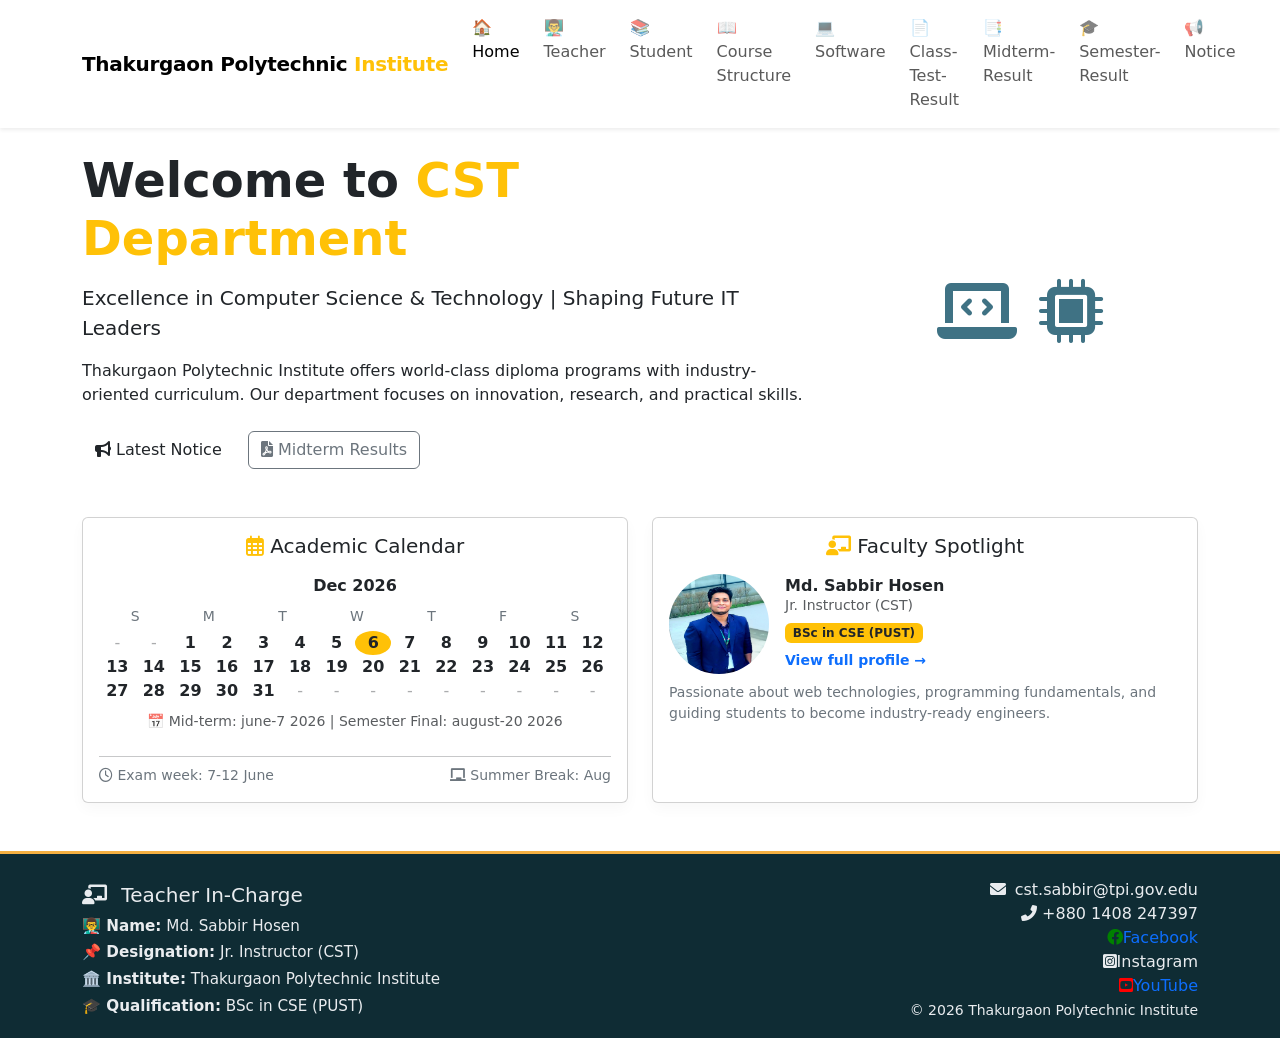
==== commit 4e681e08: "Add files via upload" ====
--- a/index.html
+++ b/index.html
@@ -1,5 +1,6 @@
 <!DOCTYPE html>
 <html lang="en">
+
 <head>
   <link rel="stylesheet" href="style.css">
   <meta charset="UTF-8">
@@ -9,401 +10,487 @@
   <link href="https://cdn.jsdelivr.net/npm/bootstrap@5.3.0-alpha1/dist/css/bootstrap.min.css" rel="stylesheet">
   <link rel="stylesheet" href="https://cdnjs.cloudflare.com/ajax/libs/font-awesome/6.0.0-beta3/css/all.min.css">
   <!-- Google Fonts -->
-  <link href="https://fonts.googleapis.com/css2?family=Inter:opsz,wght@14..32,300;400;500;600;700&display=swap" rel="stylesheet">
-  
+  <link href="https://fonts.googleapis.com/css2?family=Inter:opsz,wght@14..32,300;400;500;600;700&display=swap"
+    rel="stylesheet">
+
 </head>
+
 <body>
 
-<!-- ======================= NAVBAR / MENU ======================= -->
-<nav class="navbar navbar-expand-lg sticky-top bg-white shadow-sm">
-  <div class="container">
-    <a class="navbar-brand fw-bold" href="#">Thakurgaon Polytechnic<span class="text-warning"> Institute</span></a>
-    <button class="navbar-toggler" type="button" data-bs-toggle="collapse" data-bs-target="#mainNavbar" aria-controls="mainNavbar" aria-expanded="false" aria-label="Toggle navigation">
-      <span class="navbar-toggler-icon"></span>
-    </button>
-    <div class="collapse navbar-collapse" id="mainNavbar">
-      <ul class="navbar-nav ms-auto mb-2 mb-lg-0 gap-2">
-        <li class="nav-item"><a class="nav-link active" href="#" data-page="home">🏠 Home</a></li>
-        <li class="nav-item"><a class="nav-link" href="#" data-page="teacher">👨‍🏫 Teacher</a></li>
-        <li class="nav-item"><a class="nav-link" href="#" data-page="student">📚 Student</a></li>
-        <li class="nav-item"><a class="nav-link" href="#" data-page="classtest">📄 Class-Test-Result</a></li>
-        <li class="nav-item"><a class="nav-link" href="#" data-page="midterm">📑 Midterm-Result</a></li>
-        <li class="nav-item"><a class="nav-link" href="#" data-page="semester">🎓 Semester-Result</a></li>
-        <li class="nav-item"><a class="nav-link" href="#" data-page="notice">📢 Notice</a></li>
-      </ul>
-    </div>
+  <!-- ======================= NAVBAR / MENU ======================= -->
+  <nav class="navbar navbar-expand-lg sticky-top bg-white shadow-sm">
+    <div class="container">
+      <a class="navbar-brand fw-bold" href="#">Thakurgaon Polytechnic<span class="text-warning"> Institute</span></a>
+      <button class="navbar-toggler" type="button" data-bs-toggle="collapse" data-bs-target="#mainNavbar"
+        aria-controls="mainNavbar" aria-expanded="false" aria-label="Toggle navigation">
+        <span class="navbar-toggler-icon"></span>
+      </button>
+      <div class="collapse navbar-collapse" id="mainNavbar">
+        <ul class="navbar-nav ms-auto mb-2 mb-lg-0 gap-2">
+          <li class="nav-item"><a class="nav-link active" href="#" data-page="home">🏠 Home</a></li>
+          <li class="nav-item"><a class="nav-link" href="#" data-page="teacher">👨‍🏫 Teacher</a></li>
+          <li class="nav-item"><a class="nav-link" href="#" data-page="student">📚 Student</a></li>
+          <!-- TWO NEW MENU ITEMS: Course Structure + Software -->
+          <li class="nav-item"><a class="nav-link" href="#" data-page="coursestructure">📖 Course Structure</a></li>
+          <li class="nav-item"><a class="nav-link" href="#" data-page="software">💻 Software</a></li>
+          <li class="nav-item"><a class="nav-link" href="#" data-page="classtest">📄 Class-Test-Result</a></li>
+          <li class="nav-item"><a class="nav-link" href="#" data-page="midterm">📑 Midterm-Result</a></li>
+          <li class="nav-item"><a class="nav-link" href="#" data-page="semester">🎓 Semester-Result</a></li>
+          <li class="nav-item"><a class="nav-link" href="#" data-page="notice">📢 Notice</a></li>
+        </ul>
+      </div>
+    </div>
+  </nav>
+
+  <!-- ======================= MAIN CONTENT ======================= -->
+  <div class="container page-content mt-4 mb-5">
+    <!-- HOME PAGE (with improved calendar widget) -->
+    <div id="homePage" class="page-section">
+      <div class="hero-section">
+        <div class="row align-items-center">
+          <div class="col-md-8">
+            <h1 class="display-5 fw-bold">Welcome to <span class="text-warning">CST Department</span></h1>
+            <p class="lead mt-3">Excellence in Computer Science & Technology | Shaping Future IT Leaders</p>
+            <p class="mt-2">Thakurgaon Polytechnic Institute offers world-class diploma programs with industry-oriented
+              curriculum. Our department focuses on innovation, research, and practical skills.</p>
+            <a href="#" data-page="notice" class="btn btn-custom mt-2 me-2 nav-link-trigger"><i
+                class="fas fa-bullhorn"></i> Latest Notice</a>
+            <a href="#" data-page="midterm" class="btn btn-outline-secondary mt-2 nav-link-trigger"><i
+                class="fas fa-file-pdf"></i> Midterm Results</a>
+          </div>
+          <div class="col-md-4 text-center">
+            <i class="fas fa-laptop-code hero-icon"></i>
+            <i class="fas fa-microchip ms-3 hero-icon"></i>
+          </div>
+        </div>
+      </div>
+      <!-- Enhanced calendar widget beside a small teacher preview -->
+      <div class="row mt-4 g-4">
+        <div class="col-md-6">
+          <div class="card card-hover p-3 text-center bg-white h-100">
+            <h5><i class="far fa-calendar-alt text-warning"></i> Academic Calendar</h5>
+            <div id="inlineCalendar" class="mt-2"></div>
+            <p class="text-muted small mt-2">📅 Mid-term: june-7 2026 | Semester Final: august-20 2026</p>
+            <hr class="my-2">
+            <div class="d-flex justify-content-between small text-secondary">
+              <span><i class="far fa-clock"></i> Exam week: 7-12 June</span>
+              <span><i class="fas fa-chalkboard"></i> Summer Break: Aug</span>
+            </div>
+          </div>
+        </div>
+        <div class="col-md-6">
+          <div class="card card-hover p-3 bg-white h-100">
+            <h5 class="text-center"><i class="fas fa-chalkboard-user text-warning"></i> Faculty Spotlight</h5>
+            <div class="d-flex align-items-center gap-3 mt-2">
+              <!-- Simple teacher preview image placeholder (monogram + icon) -->
+              <div class="bg-light rounded-circle d-flex align-items-center justify-content-center">
+                <img src="image/sabbir.jpg" alt="" style="width: 100px; height: 100px; border-radius: 50px;">
+              </div>
+              <div>
+                <h6 class="mb-0 fw-bold">Md. Sabbir Hosen</h6>
+                <p class="small text-muted mb-1">Jr. Instructor (CST)</p>
+                <span class="badge bg-warning text-dark">BSc in CSE (PUST)</span>
+                <div class="mt-1"><a href="#" data-page="teacher"
+                    class="nav-link-trigger text-decoration-none small fw-bold">View full profile →</a></div>
+              </div>
+            </div>
+            <p class="small mt-2 text-secondary">Passionate about web technologies, programming fundamentals, and
+              guiding students to become industry-ready engineers.</p>
+          </div>
+        </div>
+      </div>
+    </div>
+
+    <!-- TEACHER PAGE - with attractive photo card and 200+ words description -->
+    <div id="teacherPage" class="page-section d-none">
+      <div class="row justify-content-center">
+        <div class="col-lg-8">
+          <div class="card card-hover border-0 overflow-hidden shadow-sm">
+            <div class="row g-0">
+              <div
+                class="col-md-5 text-center p-4 bg-light d-flex flex-column align-items-center justify-content-center">
+
+                <!-- Photo card: nice instructor image placeholder with initials + icon -->
+                <div class="position-relative">
+                  <div
+                    class="rounded-circle bg-white d-flex align-items-center justify-content-center mx-auto shadow-sm">
+                    <img src="image/sabbir.jpg" alt="" style="height: 150px; width:150px; border-radius: 80px;">
+                  </div>
+                  <span class="badge bg-warning text-dark mt-2 d-inline-block px-3 py-1 rounded-pill">🎓 Mentor</span>
+                </div>
+                <h3 class="mt-3 fw-bold">Md. Sabbir Hosen</h3>
+                <p class="text-muted mb-1"><i class="fas fa-briefcase"></i> Jr. Instructor (CST)</p>
+                <p class="text-muted mb-2"><i class="fas fa-university"></i> Thakurgaon Polytechnic Institute</p>
+                <div class="mt-2">
+                  <span class="badge badge-teacher bg-light border"><i class="fab fa-java"></i> Java</span>
+                  <span class="badge badge-teacher bg-light border"><i class="fab fa-js"></i> Web</span>
+                  <span class="badge badge-teacher bg-light border"><i class="fas fa-database"></i> DBMS</span>
+                </div>
+              </div>
+              <div class="col-md-7 p-4">
+                <div class="d-flex justify-content-between">
+                  <h4 class="fw-bold"><i class="fas fa-address-card text-warning"></i> Teacher Profile</h4>
+                  <i class="fas fa-chalkboard-user fa-2x text-warning opacity-50"></i>
+                </div>
+                <hr>
+                <p><i class="fas fa-user-graduate fa-fw text-warning"></i> <strong>Full Name:</strong> Md. Sabbir Hosen
+                </p>
+                <p><i class="fas fa-id-card fa-fw text-warning"></i> <strong>Designation:</strong> Jr. Instructor
+                  (Computer Science & Technology)</p>
+                <p><i class="fas fa-graduation-cap fa-fw text-warning"></i> <strong>Qualification:</strong> B.Sc. in
+                  Computer Science & Engineering (CSE) from Pabna University of Science and Technology (PUST).</p>
+                <p><i class="fas fa-code fa-fw text-warning"></i> <strong>Expertise:</strong> Web Technologies (MERN),
+                  Data Structures, Algorithms, OOP, and Database Management.</p>
+                <div class="alert alert-light border-start border-4 border-warning mt-3">
+                  <i class="fas fa-quote-left text-warning me-2"></i> <strong>📖 About (200+ words):</strong>
+                  <p class="mt-2 mb-0">Md. Sabbir Hosen is a passionate computer science educator with a strong
+                    foundation in modern software engineering. Graduating with a BSc in CSE from PUST, he specializes in
+                    bridging the gap between theoretical concepts and real-world applications. With over 4 years of
+                    teaching experience at the diploma level, Sabbir believes in project-based learning and encourages
+                    students to build innovative solutions. His technical stack includes Java, Python, JavaScript, and
+                    cloud basics. He has guided multiple student teams to win national tech competitions, including the
+                    "BTEB Innovation Award 2024". Sabbir actively contributes to the departmental curriculum design,
+                    integrating AI awareness and cybersecurity fundamentals into the CST syllabus. His research
+                    interests include web accessibility and educational technology. Outside the classroom, he runs the
+                    "CodeHub" programming club, mentors final-year projects, and organizes hackathons. Sabbir's teaching
+                    philosophy revolves around curiosity, ethics, and lifelong learning. He regularly updates his skills
+                    through MOOCs and industry certifications. Students admire his approachable mentoring style and
+                    clarity in explaining complex algorithms. He also promotes collaborative coding and open-source
+                    contributions among diploma learners. His goal is to produce skilled graduates who can thrive in the
+                    IT industry or pursue higher studies abroad. With a blend of academic rigor and practical insights,
+                    Md. Sabbir Hosen continues to shape the future technologists of Thakurgaon Polytechnic Institute.
+                  </p>
+                </div>
+                <div class="mt-3">
+                  <i class="fas fa-envelope"></i> <strong>Email:</strong> hmdsabbir123@gmail.com &nbsp;|&nbsp;
+                  <i class="fab fa-linkedin"></i> <strong>LinkedIn:</strong> /in/sabbir-cst
+                </div>
+              </div>
+            </div>
+          </div>
+        </div>
+      </div>
+    </div>
+
+    <!-- STUDENT PAGE (unchanged) -->
+    <div id="studentPage" class="page-section d-none">
+      <div class="card card-hover p-4 mx-auto" style="max-width: 700px;">
+        <div class="text-center"><i class="fas fa-users" style="font-size: 3.5rem; color:#1e5a6f;"></i></div>
+        <h2 class="text-center fw-bold mt-2">Student Corner</h2>
+        <hr>
+        <p><i class="fas fa-chart-line text-warning"></i> <strong>Total Enrolled:</strong> 450+ Students (Diploma in
+          CST)</p>
+        <p><i class="fas fa-calendar-alt text-warning"></i> <strong>Academic Sessions:</strong> Evening & Day shift
+          available</p>
+        <p><i class="fas fa-trophy text-warning"></i> <strong>Achievements:</strong> 92% placement record, national
+          project award 2024</p>
+        <p><i class="fas fa-code-branch text-warning"></i> <strong>Clubs:</strong> Programming Club, Robotics Club, IT
+          Business Forum</p>
+        <div class="bg-light p-3 rounded-4 mt-3">
+          <i class="fas fa-graduation-cap"></i> <strong>Upcoming:</strong> Industrial Tour, Hackathon, and Career Fair.
+        </div>
+      </div>
+    </div>
+
+    <!-- ========= COURSE STRUCTURE PAGE ========= -->
+    <div id="coursestructurePage" class="page-section d-none">
+      <div class="card card-hover p-4">
+        <div class="text-center mb-3">
+          <i class="fas fa-book-open" style="font-size: 3rem; color:#1e5a6f;"></i>
+          <h2 class="fw-bold mt-2">📖 Course Structure (Diploma in CST)</h2>
+          <p class="text-muted">4-year diploma program (8 semesters) – Bangladesh Technical Education Board</p>
+        </div>
+        <hr>
+        <div class="row">
+          <div class="col-md-6">
+            <h5 class="fw-bold"><i class="fas fa-layer-group text-warning"></i> Semester 1(Fundamentals)</h5>
+            <ul class="curriculum-list">
+              <li><i class="fas fa-check-circle"></i><a
+                  href="https://drive.google.com/file/d/1b35f0gEBYpWRTlErsXPdv5yoKnn7Iwbx/view?usp=drive_link"
+                  style="text-decoration: none;"> Programming Fundamentals (C)</a></li>
+              <li><i class="fas fa-check-circle"></i> Basic Electronics & Electrical</li>
+              <li><i class="fas fa-check-circle"></i> Mathematics for Computing</li>
+              <li><i class="fas fa-check-circle"></i> English Communication & Soft Skills</li>
+              <li><i class="fas fa-check-circle"></i> Computer Applications & IT Tools</li>
+            </ul>
+            <h5 class="fw-bold mt-4"><i class="fas fa-layer-group text-warning"></i> Semester 2 (Core)</h5>
+            <ul class="curriculum-list">
+              <li><i class="fas fa-check-circle"></i> Object Oriented Programming (C++/Java)</li>
+              <li><i class="fas fa-check-circle"></i> Database Management Systems</li>
+              <li><i class="fas fa-check-circle"></i> Data Structures & Algorithms</li>
+              <li><i class="fas fa-check-circle"></i> Web Development (HTML/CSS/JS, PHP)</li>
+              <li><i class="fas fa-check-circle"></i> Digital Logic Design</li>
+            </ul>
+            <h5 class="fw-bold mt-4"><i class="fas fa-layer-group text-warning"></i> Semester 3 (Specialization &
+              Project)</h5>
+            <ul class="curriculum-list">
+              <li><i class="fas fa-check-circle"></i> Cybersecurity Fundamentals</li>
+              <li><i class="fas fa-check-circle"></i> Cloud Computing & DevOps Basics</li>
+              <li><i class="fas fa-check-circle"></i> Final Year Project (Industry Oriented)</li>
+              <li><i class="fas fa-check-circle"></i> Industrial Training / Internship</li>
+              <li><i class="fas fa-check-circle"></i> Emerging Technologies (AI/ML Intro)</li>
+            </ul>
+          </div>
+          <div class="col-md-6">
+            <h5 class="fw-bold"><i class="fas fa-layer-group text-warning"></i> Semester 4 (Advanced)</h5>
+            <ul class="curriculum-list">
+              <li><i class="fas fa-check-circle"></i> Computer Networks & Data Communication</li>
+              <li><i class="fas fa-check-circle"></i> Software Engineering & Project Management</li>
+              <li><i class="fas fa-check-circle"></i> Operating Systems Concepts</li>
+              <li><i class="fas fa-check-circle"></i> Mobile App Development (Android)</li>
+              <li><i class="fas fa-check-circle"></i> System Analysis & Design</li>
+            </ul>
+            <h5 class="fw-bold mt-4"><i class="fas fa-layer-group text-warning"></i> Semester 5 (Specialization &
+              Project)</h5>
+            <ul class="curriculum-list">
+              <li><i class="fas fa-check-circle"></i> Cybersecurity Fundamentals</li>
+              <li><i class="fas fa-check-circle"></i> Cloud Computing & DevOps Basics</li>
+              <li><i class="fas fa-check-circle"></i> Final Year Project (Industry Oriented)</li>
+              <li><i class="fas fa-check-circle"></i> Industrial Training / Internship</li>
+              <li><i class="fas fa-check-circle"></i> Emerging Technologies (AI/ML Intro)</li>
+            </ul>
+            <h5 class="fw-bold mt-4"><i class="fas fa-layer-group text-warning"></i> Semester 6 (Specialization &
+              Project)</h5>
+            <ul class="curriculum-list">
+              <li><i class="fas fa-check-circle"></i> Cybersecurity Fundamentals</li>
+              <li><i class="fas fa-check-circle"></i> Cloud Computing & DevOps Basics</li>
+              <li><i class="fas fa-check-circle"></i> Final Year Project (Industry Oriented)</li>
+              <li><i class="fas fa-check-circle"></i> Industrial Training / Internship</li>
+              <li><i class="fas fa-check-circle"></i> Emerging Technologies (AI/ML Intro)</li>
+            </ul>
+            <h5 class="fw-bold mt-4"><i class="fas fa-layer-group text-warning"></i> Semester 7 (Specialization &
+              Project)</h5>
+            <ul class="curriculum-list">
+              <li><i class="fas fa-check-circle"></i> Cybersecurity Fundamentals</li>
+              <li><i class="fas fa-check-circle"></i> Cloud Computing & DevOps Basics</li>
+              <li><i class="fas fa-check-circle"></i> Final Year Project (Industry Oriented)</li>
+              <li><i class="fas fa-check-circle"></i> Industrial Training / Internship</li>
+              <li><i class="fas fa-check-circle"></i> Emerging Technologies (AI/ML Intro)</li>
+            </ul>
+          </div>
+        </div>
+        <div class="alert alert-info mt-3">
+          <i class="fas fa-info-circle"></i> <strong>Note:</strong> Curriculum follows BTEB regulations, elective
+          subjects may vary by semester.
+        </div>
+      </div>
+    </div>
+
+    <!-- ========= SOFTWARE PAGE ========= -->
+    <div id="softwarePage" class="page-section d-none">
+      <div class="card card-hover p-4">
+        <div class="text-center">
+          <i class="fas fa-laptop-code" style="font-size: 3rem; color:#1e5a6f;"></i>
+          <h2 class="fw-bold mt-2">💻 Software & Tools</h2>
+          <p class="text-muted">Essential software used in labs & curriculum</p>
+        </div>
+        <hr>
+        <div class="row g-4 mt-1">
+          <div class="col-md-4">
+            <div class="software-tag bg-white shadow-sm"><i class="fab fa-java"></i>
+              <h5 class="fw-semibold">Java / NetBeans</h5>
+              <p class="small text-secondary">OOP & Advanced Programming</p>
+            </div>
+          </div>
+          <div class="col-md-4">
+            <div class="software-tag bg-white shadow-sm"><i class="fas fa-database"></i>
+              <h5 class="fw-semibold">MySQL / Oracle</h5>
+              <p class="small text-secondary">Database Management Lab</p>
+            </div>
+          </div>
+          <div class="col-md-4">
+            <div class="software-tag bg-white shadow-sm"><i class="fab fa-python"></i>
+              <h5 class="fw-semibold">Python 3.x</h5>
+              <p class="small text-secondary">Data Science & Scripting</p>
+            </div>
+          </div>
+          <div class="col-md-4">
+            <div class="software-tag bg-white shadow-sm"><i class="fas fa-code"></i>
+              <h5 class="fw-semibold">VS Code / Sublime</h5>
+              <p class="small text-secondary">Web Dev & Frontend Tools</p>
+            </div>
+          </div>
+          <div class="col-md-4">
+            <div class="software-tag bg-white shadow-sm"><i class="fas fa-network-wired"></i>
+              <h5 class="fw-semibold">Cisco Packet Tracer</h5>
+              <p class="small text-secondary">Networking & Simulation</p>
+            </div>
+          </div>
+          <div class="col-md-4">
+            <div class="software-tag bg-white shadow-sm"><i class="fab fa-android"></i>
+              <h5 class="fw-semibold">Android Studio</h5>
+              <p class="small text-secondary">Mobile App Development</p>
+            </div>
+          </div>
+          <div class="col-md-4">
+            <div class="software-tag bg-white shadow-sm"><i class="fas fa-cloud-upload-alt"></i>
+              <h5 class="fw-semibold">Git & GitHub</h5>
+              <p class="small text-secondary">Version Control</p>
+            </div>
+          </div>
+          <div class="col-md-4">
+            <div class="software-tag bg-white shadow-sm"><i class="fas fa-chart-line"></i>
+              <h5 class="fw-semibold">MS Project / LibreOffice</h5>
+              <p class="small text-secondary">Documentation</p>
+            </div>
+          </div>
+          <div class="col-md-4">
+            <div class="software-tag bg-white shadow-sm"><i class="fas fa-shield-alt"></i>
+              <h5 class="fw-semibold">Wireshark / Kali</h5>
+              <p class="small text-secondary">Cybersecurity Lab</p>
+            </div>
+          </div>
+        </div>
+        <div class="mt-4 p-3 rounded-3 bg-light"><i class="fas fa-download text-warning"></i> <strong>Lab
+            Access:</strong> All software available in CST department labs.</div>
+      </div>
+    </div>
+
+    <!-- CLASS TEST, MIDTERM, SEMESTER, NOTICE PAGES (kept as original but functional) -->
+    <!-- CLASS TEST RESULT PAGE - FIXED VERSION -->
+<div id="classtestPage" class="page-section d-none">
+  <h2 class="fw-bold mb-4"><i class="fas fa-file-pdf text-danger me-2"></i> Class Test Results</h2>
+  <p class="text-muted mb-3">Click on any card to view/download PDF result.</p>
+  <div class="row g-4">
+    
+    <!-- PDF 1 - Using %20 for space in filename -->
+    <div class="col-md-6 col-lg-4">
+      <a href="pdf/data.pdf" class="result-link-card" target="_blank">
+        <div class="card card-hover p-3 text-center h-100">
+          <i class="fas fa-file-pdf fa-3x text-danger"></i>
+          <h5 class="mt-2">Data Communication CT-1</h5>
+          <p class="small text-muted">CST 5th Semester</p>
+          <span class="badge bg-warning text-dark">📄 View PDF</span>
+        </div>
+      </a>
+    </div>
+    
+    <!-- PDF 2 - With proper filename (no spaces) -->
+    <div class="col-md-6 col-lg-4">
+      <a href="image/CLASS_TEST_1.pdf" class="result-link-card" target="_blank">
+        <div class="card card-hover p-3 text-center h-100">
+          <i class="fas fa-file-pdf fa-3x text-danger"></i>
+          <h5 class="mt-2">Web Development CT-2</h5>
+          <p class="small text-muted">Class Test 2</p>
+          <span class="badge bg-warning text-dark">📄 View PDF</span>
+        </div>
+      </a>
+    </div>
+    
+    <!-- PDF 3 - Using encodeURIComponent for special characters -->
+    <div class="col-md-6 col-lg-4">
+      <a href="image/database%20ct%20result.pdf" class="result-link-card" target="_blank">
+        <div class="card card-hover p-3 text-center h-100">
+          <i class="fas fa-file-pdf fa-3x text-danger"></i>
+          <h5 class="mt-2">Database CT-3</h5>
+          <p class="small text-muted">Class Test 3</p>
+          <span class="badge bg-warning text-dark">📄 View PDF</span>
+        </div>
+      </a>
+    </div>
+    
   </div>
-</nav>
-
-<!-- ======================= MAIN CONTENT ======================= -->
-<div class="container page-content mt-4 mb-5">
-  <!-- HOME PAGE (default visible) -->
-  <div id="homePage" class="page-section">
-    <div class="hero-section">
+</div>
+    <div id="midtermPage" class="page-section d-none">
+      <h2 class="fw-bold mb-4"><i class="fas fa-file-alt text-danger me-2"></i> Midterm Results</h2>
+      <div class="row g-4">
+        <div class="col-md-6 col-lg-4"><a href="#" class="result-link-card" target="_blank">
+            <div class="card card-hover p-3 text-center"><i class="fas fa-file-pdf fa-3x text-danger"></i>
+              <h5 class="mt-2">Data Structure Mid</h5><span class="badge bg-primary">PDF</span>
+            </div>
+          </a></div>
+        <div class="col-md-6 col-lg-4"><a href="#" class="result-link-card" target="_blank">
+            <div class="card card-hover p-3 text-center"><i class="fas fa-file-pdf fa-3x text-danger"></i>
+              <h5 class="mt-2">Web Tech Mid</h5><span class="badge bg-primary">PDF</span>
+            </div>
+          </a></div>
+        <div class="col-md-6 col-lg-4"><a href="#" class="result-link-card" target="_blank">
+            <div class="card card-hover p-3 text-center"><i class="fas fa-file-pdf fa-3x text-danger"></i>
+              <h5 class="mt-2">OOP Mid</h5><span class="badge bg-primary">PDF</span>
+            </div>
+          </a></div>
+      </div>
+      <div class="alert alert-secondary mt-4">Update href with real links.</div>
+    </div>
+    <div id="semesterPage" class="page-section d-none">
+      <h2 class="fw-bold mb-4"><i class="fas fa-award text-danger me-2"></i> Semester Results</h2>
+      <div class="row g-4">
+        <div class="col-md-6 col-lg-4"><a href="#" class="result-link-card" target="_blank">
+            <div class="card card-hover p-3 text-center"><i class="fas fa-file-pdf fa-3x text-danger"></i>
+              <h5 class="mt-2">Semester 1 (CST)</h5><span class="badge bg-success">Final</span>
+            </div>
+          </a></div>
+        <div class="col-md-6 col-lg-4"><a href="#" class="result-link-card" target="_blank">
+            <div class="card card-hover p-3 text-center"><i class="fas fa-file-pdf fa-3x text-danger"></i>
+              <h5 class="mt-2">Semester 2 (DBMS)</h5><span class="badge bg-success">Final</span>
+            </div>
+          </a></div>
+        <div class="col-md-6 col-lg-4"><a href="#" class="result-link-card" target="_blank">
+            <div class="card card-hover p-3 text-center"><i class="fas fa-file-pdf fa-3x text-danger"></i>
+              <h5 class="mt-2">Semester 3 (Networking)</h5><span class="badge bg-success">Final</span>
+            </div>
+          </a></div>
+      </div>
+      <div class="alert alert-warning mt-4">Replace # with actual semester PDF links.</div>
+    </div>
+    <div id="noticePage" class="page-section d-none">
+      <div class="d-flex justify-content-between align-items-center mb-4">
+        <h2 class="fw-bold"><i class="fas fa-bullhorn text-warning"></i> Notice Board</h2>
+      </div>
+      <div class="notice-list">
+        <div class="notice-item">
+          <h5 class="fw-bold"><i class="fas fa-check-circle text-success"></i> Midterm Exam Schedule Released</h5>
+          <p>Midterm examinations from 7th June to 12th June 2026. <br><small class="text-muted">Published: 10 April
+              2025</small></p>
+        </div>
+        <div class="notice-item">
+          <h5 class="fw-bold"><i class="fas fa-user-graduate"></i> Semester Final Registration Extended</h5>
+          <p>Last date: 30th May 2025 with late fee.</p><small>Issued: 05 April 2025</small>
+        </div>
+        <div class="notice-item">
+          <h5 class="fw-bold"><i class="fas fa-laptop-code"></i> Web Dev Workshop (MERN Stack)</h5>
+          <p>20-21 April 2025, CST Lab 3</p><small>Posted: 01 April 2025</small>
+        </div>
+      </div>
+      <div class="mt-4 p-3 bg-white border rounded-3"><i class="fas fa-edit text-warning"></i> Admin can add notices
+        manually.</div>
+    </div>
+  </div>
+
+  <!-- FOOTER -->
+  <footer class="footer-info mt-5 pt-4 pb-3">
+    <div class="container">
       <div class="row align-items-center">
         <div class="col-md-8">
-          <h1 class="display-5 fw-bold">Welcome to <span class="text-warning">CST Department</span></h1>
-          <p class="lead mt-3">Excellence in Computer Science & Technology | Shaping Future IT Leaders</p>
-          <p class="mt-2">Thakurgaon Polytechnic Institute offers world-class diploma programs with industry-oriented curriculum. Our department focuses on innovation, research, and practical skills.</p>
-          <a href="#" data-page="notice" class="btn btn-custom mt-2 me-2 nav-link-trigger"><i class="fas fa-bullhorn"></i> Latest Notice</a>
-          <a href="#" data-page="midterm" class="btn btn-outline-secondary mt-2 nav-link-trigger"><i class="fas fa-file-pdf"></i> Midterm Results</a>
-        </div>
-        <div class="col-md-4 text-center">
-          <i class="fas fa-laptop-code hero-icon"></i>
-          <i class="fas fa-microchip ms-3 hero-icon"></i>
-        </div>
-      </div>
-    </div>
-    <!-- mini calendar / interactive widget just for design -->
-    <div class="row mt-4">
-      <div class="col-md-6 mx-auto">
-        <div class="card card-hover p-3 text-center bg-white">
-          <h5><i class="far fa-calendar-alt text-warning"></i> Academic Calendar</h5>
-          <div id="inlineCalendar" class="mt-2"></div>
-          <p class="text-muted small mt-2">📅 Mid-term: April 2025 | Semester Final: July 2025</p>
-        </div>
-      </div>
-    </div>
-  </div>
-
-  <!-- TEACHER PAGE -->
-  <div id="teacherPage" class="page-section d-none">
-    <div class="card card-hover p-4 mx-auto" style="max-width: 700px;">
-      <div class="text-center mb-3">
-        <i class="fas fa-chalkboard-user" style="font-size: 4rem; color:#1e5a6f;"></i>
-      </div>
-      <h2 class="text-center fw-bold">👨‍🏫 Teacher Profile</h2>
-      <hr class="my-3">
-      <p><i class="fas fa-user-graduate fa-fw text-warning"></i> <strong>Name:</strong> MD. Sabbir Hosen</p>
-      <p><i class="fas fa-briefcase fa-fw text-warning"></i> <strong>Designation:</strong> jr Instructor (Cst)</p>
-      <p><i class="fas fa-university fa-fw text-warning"></i> <strong>Institute:</strong> Thakurgaon Polytechnic Institute</p>
-      <p><i class="fas fa-graduation-cap fa-fw text-warning"></i> <strong>Qualification:</strong> BSc in (CSe)</p>
-      <p><i class="fas fa-code fa-fw text-warning"></i> <strong>Expertise:</strong> Web Technologies, Data Structures, Programming Fundamentals</p>
-      <div class="alert alert-light mt-3 border-start border-4 border-warning">
-        <i class="fas fa-envelope"></i> Email: sabbir.cst@tpi.edu.bd
-      </div>
-    </div>
-  </div>
-
-  <!-- STUDENT PAGE -->
-  <div id="studentPage" class="page-section d-none">
-    <div class="card card-hover p-4 mx-auto" style="max-width: 700px;">
-      <div class="text-center"><i class="fas fa-users" style="font-size: 3.5rem; color:#1e5a6f;"></i></div>
-      <h2 class="text-center fw-bold mt-2">Student Corner</h2>
-      <hr>
-      <p><i class="fas fa-chart-line text-warning"></i> <strong>Total Enrolled:</strong> 450+ Students (Diploma in CST)</p>
-      <p><i class="fas fa-calendar-alt text-warning"></i> <strong>Academic Sessions:</strong> Evening & Day shift available</p>
-      <p><i class="fas fa-trophy text-warning"></i> <strong>Achievements:</strong> 92% placement record, national project award 2024</p>
-      <p><i class="fas fa-code-branch text-warning"></i> <strong>Clubs:</strong> Programming Club, Robotics Club, IT Business Forum</p>
-      <div class="bg-light p-3 rounded-4 mt-3">
-        <i class="fas fa-graduation-cap"></i> <strong>Upcoming:</strong> Industrial Tour, Hackathon, and Career Fair.
-      </div>
-    </div>
-  </div>
-
-  <!-- CLASS TEST RESULT PAGE (manual anchor links) -->
-  <div id="classtestPage" class="page-section d-none">
-    <h2 class="fw-bold mb-4"><i class="fas fa-file-pdf text-danger me-2"></i> Class Test Results</h2>
-    <p class="text-muted mb-3">Click on any link below to view/download respective class test result PDF (manually linked).</p>
-    <div class="row g-4">
-      <!-- 👇 MANUAL ANCHOR LINKS FOR CLASS TEST RESULTS - REPLACE '#' WITH YOUR DRIVE/PDF LINK -->
-      <div class="col-md-6 col-lg-4">
-        <a href="https://drive.google.com/file/d/1b35f0gEBYpWRTlErsXPdv5yoKnn7Iwbx/view?usp=sharing" class="result-link-card" target="_blank" id="ctLink1">
-          <div class="card card-hover p-3 text-center h-100">
-            <i class="fas fa-file-pdf fa-3x text-danger"></i>
-            <h5 class="mt-2">Data Communication CT-1</h5>
-            <p class="small">CST 5t 2nd Shift | Click to open PDF</p>
-            <span class="badge bg-warning text-dark">📄 Google Drive</span>
-          </div>
-        </a>
-      </div>
-      <div class="col-md-6 col-lg-4">
-        <a href="#" class="result-link-card" target="_blank" id="ctLink1">
-          <div class="card card-hover p-3 text-center h-100">
-            <i class="fas fa-file-pdf fa-3x text-danger"></i>
-            <h5 class="mt-2">Data Communication CT-1</h5>
-            <p class="small">CST 5t 2nd Shift | Click to open PDF</p>
-            <span class="badge bg-warning text-dark">📄 Google Drive</span>
-          </div>
-        </a>
-      </div>
-      <div class="col-md-6 col-lg-4">
-        <a href="#" class="result-link-card" target="_blank" id="ctLink2">
-          <div class="card card-hover p-3 text-center h-100">
-            <i class="fas fa-file-pdf fa-3x text-danger"></i>
-            <h5 class="mt-2">Web Development CT</h5>
-            <p class="small">Class Test 2 | Click to open PDF</p>
-            <span class="badge bg-warning text-dark">📄 Google Drive</span>
-          </div>
-        </a>
-      </div>
-      <div class="col-md-6 col-lg-4">
-        <a href="#" class="result-link-card" target="_blank" id="ctLink3">
-          <div class="card card-hover p-3 text-center h-100">
-            <i class="fas fa-file-pdf fa-3x text-danger"></i>
-            <h5 class="mt-2">Database CT</h5>
-            <p class="small">Class Test 3 | Click to open PDF</p>
-            <span class="badge bg-warning text-dark">📄 Google Drive</span>
-          </div>
-        </a>
-      </div>
-    </div>
-    <div class="alert alert-info mt-4">
-      <i class="fas fa-info-circle"></i> <strong>Note:</strong> To add your own PDF links, replace the <code>href="#"</code> inside each anchor tag with your Google Drive shareable link or any PDF URL.
-    </div>
-  </div>
-
-  <!-- MIDTERM RESULT PAGE (manual anchor links) -->
-  <div id="midtermPage" class="page-section d-none">
-    <h2 class="fw-bold mb-4"><i class="fas fa-file-alt text-danger me-2"></i> Midterm Examination Results</h2>
-    <p class="text-muted mb-3">Direct links to midterm result PDFs (manually updated by admin).</p>
-    <div class="row g-4">
-      <div class="col-md-6 col-lg-4">
-        <a href="#" class="result-link-card" target="_blank" id="midLink1">
-          <div class="card card-hover p-3 text-center h-100">
-            <i class="fas fa-file-pdf fa-3x text-danger"></i>
-            <h5 class="mt-2">Data Structure Midterm</h5>
-            <p class="small">Midterm Result | Spring 2025</p>
-            <span class="badge bg-primary">📎 PDF Available</span>
-          </div>
-        </a>
-      </div>
-      <div class="col-md-6 col-lg-4">
-        <a href="#" class="result-link-card" target="_blank" id="midLink2">
-          <div class="card card-hover p-3 text-center h-100">
-            <i class="fas fa-file-pdf fa-3x text-danger"></i>
-            <h5 class="mt-2">Web Technology Mid</h5>
-            <p class="small">Midterm Result | Spring 2025</p>
-            <span class="badge bg-primary">📎 PDF Available</span>
-          </div>
-        </a>
-      </div>
-      <div class="col-md-6 col-lg-4">
-        <a href="#" class="result-link-card" target="_blank" id="midLink3">
-          <div class="card card-hover p-3 text-center h-100">
-            <i class="fas fa-file-pdf fa-3x text-danger"></i>
-            <h5 class="mt-2">Object Oriented Programming Mid</h5>
-            <p class="small">Midterm Result | Spring 2025</p>
-            <span class="badge bg-primary">📎 PDF Available</span>
-          </div>
-        </a>
-      </div>
-    </div>
-    <div class="alert alert-secondary mt-4">
-      <i class="fas fa-hand-point-right"></i> <strong>To update:</strong> locate the anchor tags (e.g., id="midLink1") in the HTML and change the <code>href</code> attribute to your actual Google Drive/PDF link.
-    </div>
-  </div>
-
-  <!-- SEMESTER RESULT PAGE (manual anchor links) -->
-  <div id="semesterPage" class="page-section d-none">
-    <h2 class="fw-bold mb-4"><i class="fas fa-award text-danger me-2"></i> Semester Final Results</h2>
-    <p class="text-muted">Official semester-wise results – click to open.</p>
-    <div class="row g-4">
-      <div class="col-md-6 col-lg-4">
-        <a href="#" class="result-link-card" target="_blank" id="semLink1">
-          <div class="card card-hover p-3 text-center h-100">
-            <i class="fas fa-file-pdf fa-3x text-danger"></i>
-            <h5 class="mt-2">Semester 1 (CST)</h5>
-            <p class="small">Final Result | June 2025</p>
-            <span class="badge bg-success">📜 Semester Final</span>
-          </div>
-        </a>
-      </div>
-      <div class="col-md-6 col-lg-4">
-        <a href="#" class="result-link-card" target="_blank" id="semLink2">
-          <div class="card card-hover p-3 text-center h-100">
-            <i class="fas fa-file-pdf fa-3x text-danger"></i>
-            <h5 class="mt-2">Semester 2 (DBMS)</h5>
-            <p class="small">Final Result | June 2025</p>
-            <span class="badge bg-success">📜 Semester Final</span>
-          </div>
-        </a>
-      </div>
-      <div class="col-md-6 col-lg-4">
-        <a href="#" class="result-link-card" target="_blank" id="semLink3">
-          <div class="card card-hover p-3 text-center h-100">
-            <i class="fas fa-file-pdf fa-3x text-danger"></i>
-            <h5 class="mt-2">Semester 3 (Networking)</h5>
-            <p class="small">Final Result | June 2025</p>
-            <span class="badge bg-success">📜 Semester Final</span>
-          </div>
-        </a>
-      </div>
-    </div>
-    <div class="alert alert-warning mt-4">
-      <i class="fas fa-link"></i> <strong>Replace # with your actual PDF link:</strong> Edit the <code>href</code> inside each semester result card. Use your Google Drive shareable links or direct PDF URLs.
-    </div>
-  </div>
-
-  <!-- NOTICE PAGE (manual notices using p / h tags) -->
-  <div id="noticePage" class="page-section d-none">
-    <div class="d-flex justify-content-between align-items-center mb-4 flex-wrap">
-      <h2 class="fw-bold"><i class="fas fa-bullhorn text-warning"></i> Notice Board</h2>
-    </div>
-    <!-- ========== NOTICES SECTION: you can manually edit with <p> and <h> tags ========= -->
-    <div class="notice-list">
-      <div class="notice-item">
-        <h5 class="fw-bold"><i class="fas fa-check-circle text-success"></i> Midterm Exam Schedule Released</h5>
-        <p>Midterm examinations will be held from 7th June to 12th June 2026. All students must bring their ID cards. <br><small class="text-muted"><i class="far fa-clock"></i> Published: 10 April 2025</small></p>
-      </div>
-      <div class="notice-item">
-        <h5 class="fw-bold"><i class="fas fa-user-graduate"></i> Semester Final Registration Extended</h5>
-        <p>Last date for semester final registration with late fee: 30th May 2025. Contact academic section for details.</p>
-        <p class="mb-0 text-secondary">📌 <strong>Important:</strong> No registration after deadline.</p>
-        <small class="text-muted">Issued: 05 April 2025</small>
-      </div>
-      <div class="notice-item">
-        <h5 class="fw-bold"><i class="fas fa-laptop-code"></i> Web Development Workshop</h5>
-        <p>A 2-day hands-on workshop on MERN Stack will be conducted on 20-21 April 2025. Interested students register with class representative.</p>
-        <p><i class="fas fa-map-marker-alt"></i> Venue: CST Lab 3</p>
-        <small class="text-muted">Posted: 01 April 2025</small>
-      </div>
-      <div class="notice-item bg-light">
-        <h5 class="fw-bold"><i class="fas fa-file-pdf text-danger"></i> Class Test Result Notice</h5>
-        <p>All class test result PDFs have been updated under "Class-Test-Result" menu. Students are requested to check.</p>
-        <p><strong>⏰ Reminder:</strong> Midterm result will be published soon.</p>
-        <small>📢 Dated: 28 March 2025</small>
-      </div>
-      <!-- Add as many notice items as you want using <h5> and <p> tags -->
-    </div>
-    <div class="mt-4 p-3 rounded-3 bg-white border">
-      <i class="fas fa-edit text-warning"></i> <strong>Admin note:</strong> You can manually edit the notice section above — add new <code>&lt;div class="notice-item"&gt;</code> with your own headings and paragraphs.
-    </div>
-  </div>
-</div>
-
-<!-- ======================= FOOTER (Teacher info as required) ======================= -->
-<footer class="footer-info mt-5 pt-4 pb-3">
-  <div class="container">
-    <div class="row align-items-center">
-      <div class="col-md-8">
-        <h5><i class="fas fa-chalkboard-user me-2"></i> Teacher In-Charge</h5>
-        <div class="footer-teacher mt-2">
-          <p class="mb-1"><strong>👨‍🏫 Name:</strong> MD. Sabbir Hosen</p>
-          <p class="mb-1"><strong>📌 Designation:</strong> jr Instructor (Cst)</p>
-          <p class="mb-1"><strong>🏛️ Institute:</strong> Thakurgaon Polytechnic Institute</p>
-          <p class="mb-0"><strong>🎓 Qualification:</strong> BSc in (CSe)</p>
-        </div>
-      </div>
-      <div class="col-md-4 text-md-end mt-3 mt-md-0">
-        <i class="fas fa-envelope me-1"></i> cst@tpi.edu.bd<br>
-        <i class="fas fa-phone-alt"></i> +880 1234 567890<br>
-        <small>© 2025 Thakurgaon Polytechnic Institute</small>
-      </div>
-    </div>
-  </div>
-</footer>
-
-<!-- Bootstrap JS Bundle (required for toggler) + Popper -->
-<script src="https://cdn.jsdelivr.net/npm/bootstrap@5.3.0-alpha1/dist/js/bootstrap.bundle.min.js"></script>
-<script>
-  // ======================= SIMPLE SPA PAGE ROUTING (only HTML/CSS/JS) =======================
-  const sections = {
-    home: 'homePage',
-    teacher: 'teacherPage',
-    student: 'studentPage',
-    classtest: 'classtestPage',
-    midterm: 'midtermPage',
-    semester: 'semesterPage',
-    notice: 'noticePage'
-  };
-
-  // function to show active page and update active nav
-  function showPage(pageId) {
-    // hide all sections
-    Object.values(sections).forEach(id => {
-      const el = document.getElementById(id);
-      if (el) el.classList.add('d-none');
-    });
-    const activeDiv = document.getElementById(pageId);
-    if (activeDiv) activeDiv.classList.remove('d-none');
-
-    // update active class on navbar links
-    document.querySelectorAll('.nav-link').forEach(link => {
-      link.classList.remove('active');
-      const linkPage = link.getAttribute('data-page');
-      if (linkPage && sections[linkPage] === pageId) {
-        link.classList.add('active');
-      }
-    });
-    // Scroll to top
-    window.scrollTo({ top: 0, behavior: 'smooth' });
-  }
-
-  // attach click event to all nav-links (including those inside hero)
-  document.querySelectorAll('.nav-link').forEach(link => {
-    link.addEventListener('click', (e) => {
-      e.preventDefault();
-      const pageKey = link.getAttribute('data-page');
-      if (pageKey && sections[pageKey]) {
-        showPage(sections[pageKey]);
-      }
-    });
-  });
-  // also handle any "nav-link-trigger" class for buttons inside home
-  document.querySelectorAll('.nav-link-trigger').forEach(btn => {
-    btn.addEventListener('click', (e) => {
-      e.preventDefault();
-      const pageKey = btn.getAttribute('data-page');
-      if (pageKey && sections[pageKey]) {
-        showPage(sections[pageKey]);
-      }
-    });
-  });
-
-  // show home by default
-  showPage('homePage');
-
-  // ========== SIMPLE CALENDAR DISPLAY ON HOME PAGE ==========
-  function generateMiniCalendar() {
-    const container = document.getElementById('inlineCalendar');
-    if (!container) return;
-    const today = new Date();
-    const year = today.getFullYear();
-    const month = today.getMonth();
-    const monthNames = ['Jan', 'Feb', 'Mar', 'Apr', 'May', 'Jun', 'Jul', 'Aug', 'Sep', 'Oct', 'Nov', 'Dec'];
-    const firstDay = new Date(year, month, 1).getDay();
-    const daysInMonth = new Date(year, month + 1, 0).getDate();
-
-    let calendarHtml = `<div class="fw-semibold mb-2">${monthNames[month]} ${year}</div>`;
-    calendarHtml += `<div class="d-flex justify-content-around small text-secondary mb-1"><span>S</span><span>M</span><span>T</span><span>W</span><span>T</span><span>F</span><span>S</span></div><div class="d-flex flex-wrap justify-content-around">`;
-
-    let dayCounter = 1;
-    for (let i = 0; i < 42; i++) {
-      if (i < firstDay || dayCounter > daysInMonth) {
-        calendarHtml += `<span class="text-muted opacity-50" style="width:36px; text-align:center;">-</span>`;
-      } else {
-        const isCurrent = (dayCounter === today.getDate());
-        calendarHtml += `<span class="fw-semibold ${isCurrent ? 'bg-warning rounded-circle text-dark' : ''}" style="width:36px; text-align:center; display:inline-block;">${dayCounter}</span>`;
-        dayCounter++;
-      }
-    }
-    calendarHtml += `</div>`;
-    container.innerHTML = calendarHtml;
-  }
-  generateMiniCalendar();
-
-  // =================================================================
-  // MANUAL LINK UPDATE: Just replace the href="#" below with your real PDF/Drive links.
-  // Examples: 
-  // document.getElementById('ctLink1').href = "https://drive.google.com/file/d/YOUR_ID/view";
-  // document.getElementById('midLink1').href = "https://drive.google.com/file/d/YOUR_MID_LINK";
-  // You can change all links directly in the HTML anchor tags or here.
-  // =================================================================
-  // (No extra files used; you can edit the href attributes directly in the HTML above)
-  // For convenience, here's a quick guide to set default demo link if you want:
-  // Uncomment and replace with your actual links:
-  /*
-  document.getElementById('ctLink1').href = "https://drive.google.com/your-class-test-1.pdf";
-  document.getElementById('ctLink2').href = "https://drive.google.com/your-class-test-2.pdf";
-  document.getElementById('ctLink3').href = "https://drive.google.com/your-class-test-3.pdf";
-  document.getElementById('midLink1').href = "https://drive.google.com/your-mid-1.pdf";
-  document.getElementById('midLink2').href = "https://drive.google.com/your-mid-2.pdf";
-  document.getElementById('midLink3').href = "https://drive.google.com/your-mid-3.pdf";
-  document.getElementById('semLink1').href = "https://drive.google.com/your-sem-1.pdf";
-  document.getElementById('semLink2').href = "https://drive.google.com/your-sem-2.pdf";
-  document.getElementById('semLink3').href = "https://drive.google.com/your-sem-3.pdf";
-  */
-</script>
+          <h5><i class="fas fa-chalkboard-user me-2"></i> Teacher In-Charge</h5>
+          <div class="footer-teacher mt-2">
+            <p class="mb-1"><strong>👨‍🏫 Name:</strong> Md. Sabbir Hosen</p>
+            <p class="mb-1"><strong>📌 Designation:</strong> Jr. Instructor (CST)</p>
+            <p class="mb-1"><strong>🏛️ Institute:</strong> Thakurgaon Polytechnic Institute</p>
+            <p class="mb-0"><strong>🎓 Qualification:</strong> BSc in CSE (PUST)</p>
+          </div>
+        </div>
+        <div class="col-md-4 text-md-end mt-3 mt-md-0">
+          <i class="fas fa-envelope me-1"></i> cst.sabbir@tpi.gov.edu<br>
+          <i class="fas fa-phone-alt"></i> +880 1408 247397<br>
+          <a href="https://www.facebook.com/seikh.binmirza/" style="text-decoration: none;"><i class="fab fa-facebook"style="color: green;"></i>Facebook</a><br>
+          <a><i class="fab fa-instagram-square"></i>Instagram</a><br>
+          <a href="www.youtube.com" style="text-decoration: none;"><i class="fab fa-youtube-square" style="color: red;"></i>YouTube</a><br>
+          <small>© 2026 Thakurgaon Polytechnic Institute</small>
+        </div>
+      </div>
+    </div>
+  </footer>
+
+  <script src="https://cdn.jsdelivr.net/npm/bootstrap@5.3.0-alpha1/dist/js/bootstrap.bundle.min.js"></script>
+  <script>
+    const sections = { home: 'homePage', teacher: 'teacherPage', student: 'studentPage', coursestructure: 'coursestructurePage', software: 'softwarePage', classtest: 'classtestPage', midterm: 'midtermPage', semester: 'semesterPage', notice: 'noticePage' };
+    function showPage(pageId) { Object.values(sections).forEach(id => { const el = document.getElementById(id); if (el) el.classList.add('d-none'); }); document.getElementById(pageId)?.classList.remove('d-none'); document.querySelectorAll('.nav-link').forEach(link => { link.classList.remove('active'); const linkPage = link.getAttribute('data-page'); if (linkPage && sections[linkPage] === pageId) link.classList.add('active'); }); window.scrollTo({ top: 0, behavior: 'smooth' }); }
+    document.querySelectorAll('.nav-link').forEach(link => link.addEventListener('click', (e) => { e.preventDefault(); const pageKey = link.getAttribute('data-page'); if (pageKey && sections[pageKey]) showPage(sections[pageKey]); }));
+    document.querySelectorAll('.nav-link-trigger').forEach(btn => btn.addEventListener('click', (e) => { e.preventDefault(); const pageKey = btn.getAttribute('data-page'); if (pageKey && sections[pageKey]) showPage(sections[pageKey]); }));
+    showPage('homePage');
+    function generateMiniCalendar() { const container = document.getElementById('inlineCalendar'); if (!container) return; const today = new Date(); const year = today.getFullYear(); const month = today.getMonth(); const monthNames = ['Jan', 'Feb', 'Mar', 'Apr', 'May', 'Jun', 'Jul', 'Aug', 'Sep', 'Oct', 'Nov', 'Dec']; const firstDay = new Date(year, month, 1).getDay(); const daysInMonth = new Date(year, month + 1, 0).getDate(); let html = `<div class="fw-semibold mb-2">${monthNames[month]} ${year}</div><div class="d-flex justify-content-around small text-secondary mb-1"><span>S</span><span>M</span><span>T</span><span>W</span><span>T</span><span>F</span><span>S</span></div><div class="d-flex flex-wrap justify-content-around">`; let day = 1; for (let i = 0; i < 42; i++) { if (i < firstDay || day > daysInMonth) html += `<span class="text-muted opacity-50" style="width:36px; text-align:center;">-</span>`; else { const isCurrent = (day === today.getDate()); html += `<span class="fw-semibold ${isCurrent ? 'bg-warning rounded-circle text-dark' : ''}" style="width:36px; text-align:center; display:inline-block;">${day}</span>`; day++; } } html += `</div>`; container.innerHTML = html; } generateMiniCalendar();
+  </script>
 </body>
+
 </html>
--- a/style.css
+++ b/style.css
@@ -1,123 +1,140 @@
-
-    * {
-      margin: 0;
-      padding: 0;
-      box-sizing: border-box;
-    }
+    /* extra subtle styling for consistency */
     body {
       font-family: 'Inter', sans-serif;
-      background: #f0f4f8;
-      color: #1e2b3c;
-      scroll-behavior: smooth;
+      background: #f9fafc;
     }
-    /* Custom navbar styling */
+
     .navbar-brand {
-      font-weight: 700;
-      font-size: 1.6rem;
-      letter-spacing: -0.5px;
+      font-size: 1.5rem;
+      letter-spacing: -0.3px;
     }
+
     .navbar-brand span {
-      color: #ffc107;
+      color: #f5b042;
     }
-    .nav-link {
-      font-weight: 600;
-      margin: 0 0.2rem;
-      transition: all 0.2s;
-      position: relative;
+
+    .btn-custom {
+      background: #1e5a6f;
+      color: white;
+      border-radius: 40px;
+      padding: 8px 22px;
+      transition: all 0.2s ease;
     }
-    .nav-link:hover, .nav-link.active {
-      color: #ffc107 !important;
-      transform: translateY(-2px);
+
+    .btn-custom:hover {
+      background: #134652;
+      color: white;
     }
-    .nav-link::after {
-      content: '';
-      position: absolute;
-      bottom: 0;
-      left: 50%;
-      width: 0%;
-      height: 2px;
-      background: #ffc107;
-      transition: 0.25s;
-      transform: translateX(-50%);
+
+    .hero-icon {
+      font-size: 4rem;
+      color: #1e5a6f;
+      opacity: 0.85;
     }
-    .nav-link:hover::after, .nav-link.active::after {
-      width: 70%;
+
+    .card-hover {
+      transition: transform 0.2s, box-shadow 0.2s;
+      border-radius: 20px;
+      border: none;
+      box-shadow: 0 6px 14px rgba(0, 0, 0, 0.03);
     }
-    /* Hero section */
-    .hero-section {
-      background: linear-gradient(135deg, #ffffff 0%, #e9f0f5 100%);
-      border-radius: 2rem;
-      padding: 2rem;
-      margin-bottom: 2rem;
-      box-shadow: 0 10px 25px rgba(0,0,0,0.05);
+
+    .card-hover:hover {
+      transform: translateY(-5px);
+      box-shadow: 0 18px 30px rgba(0, 0, 0, 0.08);
     }
-    .hero-icon {
-      font-size: 3rem;
+
+    .result-link-card {
+      text-decoration: none;
+      color: inherit;
+      display: block;
+    }
+
+    .result-link-card .card {
+      transition: 0.2s;
+    }
+
+    .result-link-card:hover .card {
+      background: #fef9e6;
+      border-left: 4px solid #f5b042;
+    }
+
+    .notice-item {
+      background: white;
+      padding: 1.2rem 1.5rem;
+      margin-bottom: 1rem;
+      border-radius: 1rem;
+      border-left: 5px solid #f5b042;
+      box-shadow: 0 1px 3px rgba(0, 0, 0, 0.05);
+      transition: 0.1s;
+    }
+
+    .footer-info {
+      background: #0f2c34;
+      color: #e9ecef;
+      border-top: 3px solid #f5b042;
+    }
+
+    .footer-teacher p {
+      font-size: 0.95rem;
+    }
+
+    .curriculum-list {
+      list-style: none;
+      padding-left: 0;
+    }
+
+    .curriculum-list li {
+      padding: 0.65rem 0;
+      border-bottom: 1px dashed #dee2e6;
+      display: flex;
+      align-items: baseline;
+      gap: 10px;
+    }
+
+    .curriculum-list li i {
+      color: #f5b042;
+      width: 24px;
+      margin-top: 4px;
+    }
+
+    .software-tag {
+      background: #eef2f5;
+      padding: 12px 18px;
+      border-radius: 40px;
+      transition: 0.2s;
+      text-align: center;
+    }
+
+    .software-tag i {
+      font-size: 1.8rem;
+      margin-bottom: 8px;
+      display: block;
       color: #1e5a6f;
     }
-    .card-hover {
-      transition: all 0.25s ease;
-      border: none;
-      border-radius: 1.5rem;
-      box-shadow: 0 12px 20px rgba(0,0,0,0.05);
+
+    /* Teacher Card specific styling */
+    .teacher-card-img {
+      width: 160px;
+      height: 160px;
+      object-fit: cover;
+      border-radius: 50%;
+      border: 4px solid #f5b042;
+      box-shadow: 0 10px 20px rgba(0, 0, 0, 0.1);
+      transition: transform 0.2s;
     }
-    .card-hover:hover {
-      transform: translateY(-6px);
-      box-shadow: 0 20px 30px rgba(0,0,0,0.1);
-      background: #fffdf7;
-    }
-    .footer-info {
-      background: #0b2b3b;
-      color: #e7edf2;
-      border-radius: 2rem 2rem 0 0;
-    }
-    .result-link-card {
-      text-decoration: none;
-      transition: 0.2s;
-      display: block;
-    }
-    .result-link-card:hover .card {
-      background: #fffbeb;
-      border-color: #ffc107;
+
+    .teacher-card-img:hover {
       transform: scale(1.02);
     }
-    .notice-item {
-      background: #fffef7;
-      border-left: 5px solid #ffaa33;
-      padding: 1rem 1.2rem;
-      margin-bottom: 1rem;
-      border-radius: 1rem;
-      transition: 0.2s;
-      box-shadow: 0 2px 6px rgba(0,0,0,0.03);
+
+    .calendar-mini {
+      background: #ffffffdd;
+      backdrop-filter: blur(2px);
     }
-    .notice-item:hover {
-      background: #fff6e0;
-      transform: translateX(6px);
-    }
-    .page-content {
-      min-height: 65vh;
-    }
-    .footer-teacher {
-      background: #0f3b4f;
-      border-radius: 1.5rem;
-      padding: 1rem 1.5rem;
-    }
-    .btn-custom {
-      background-color: #1e5a6f;
-      color: white;
-      border-radius: 50px;
-      padding: 0.5rem 1.2rem;
+
+    .badge-teacher {
+      background: #1e5a6f10;
+      color: #1e5a6f;
       font-weight: 500;
-    }
-    .btn-custom:hover {
-      background-color: #ffaa33;
-      color: #1e2b3c;
-    }
-    @media (max-width: 768px) {
-      .hero-section {
-        text-align: center;
-      }
-      .navbar-brand {
-        font-size: 1.3rem;
-      }
     }
